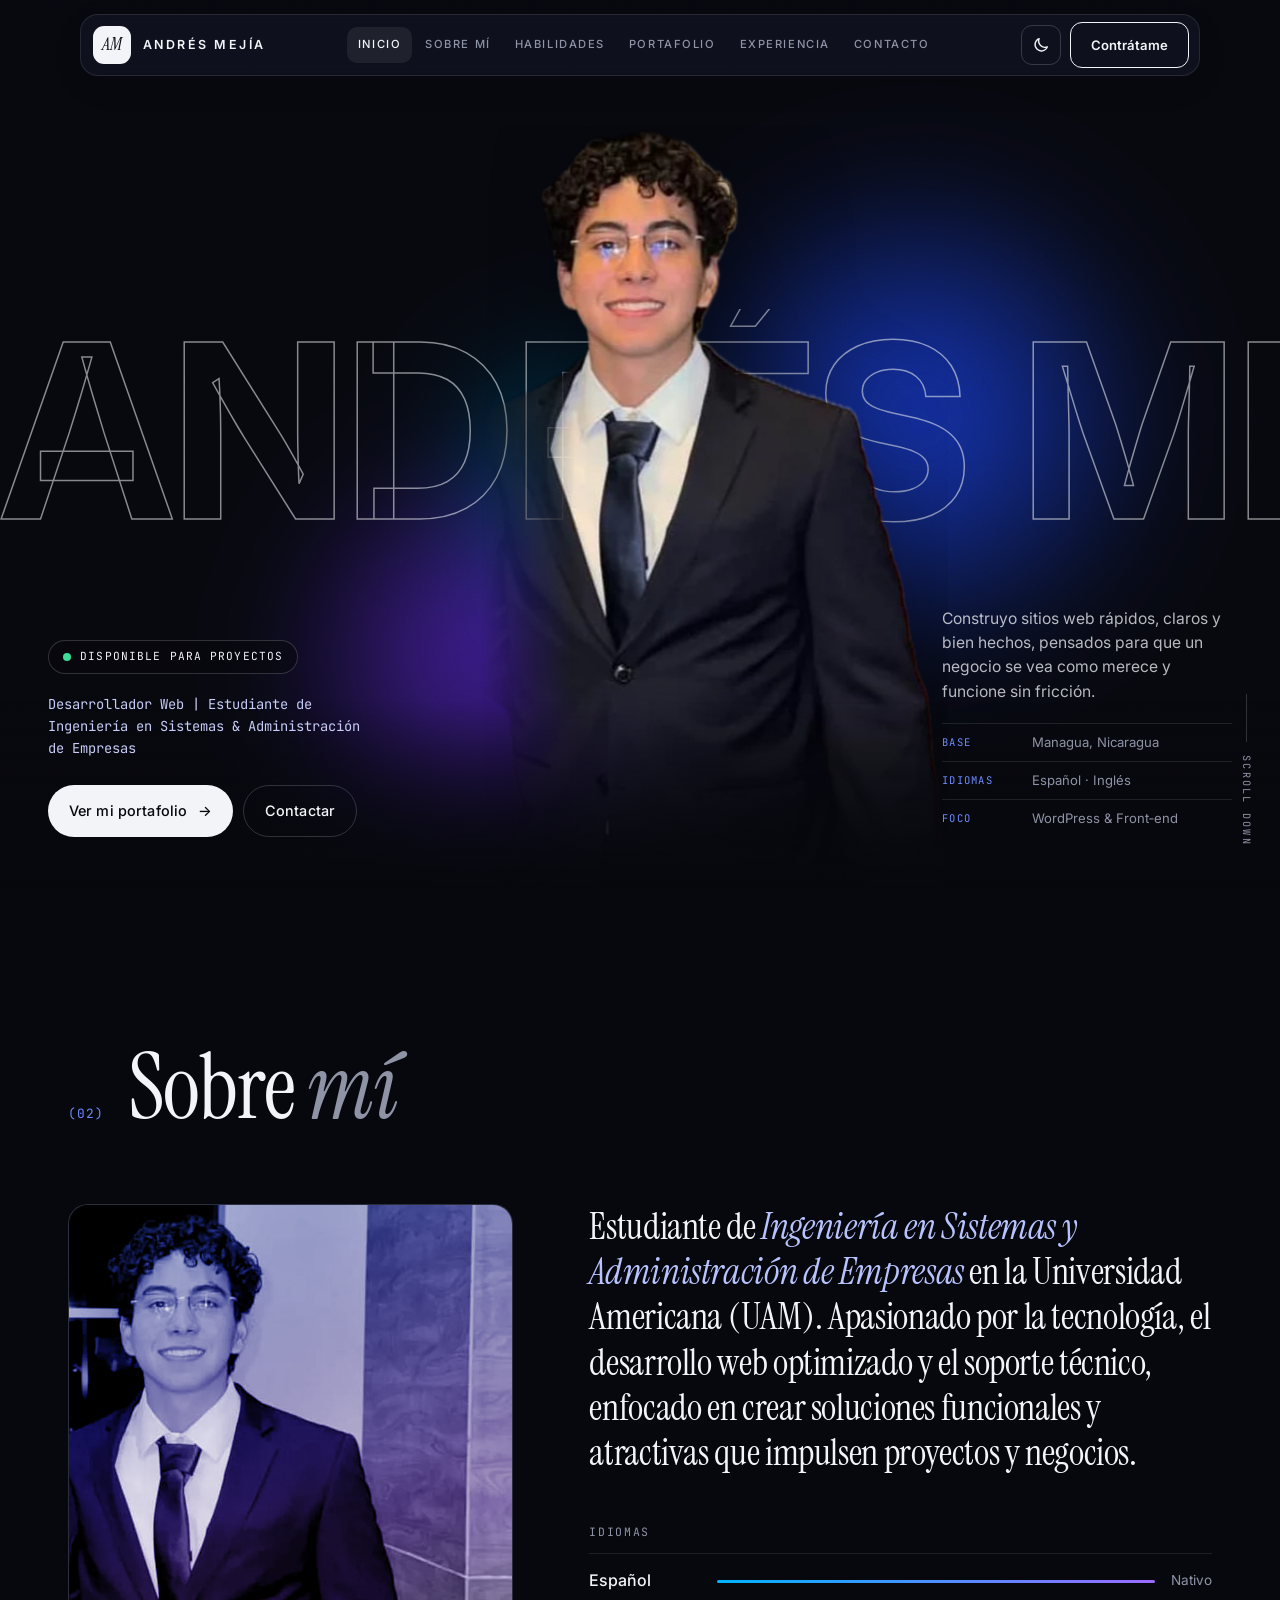
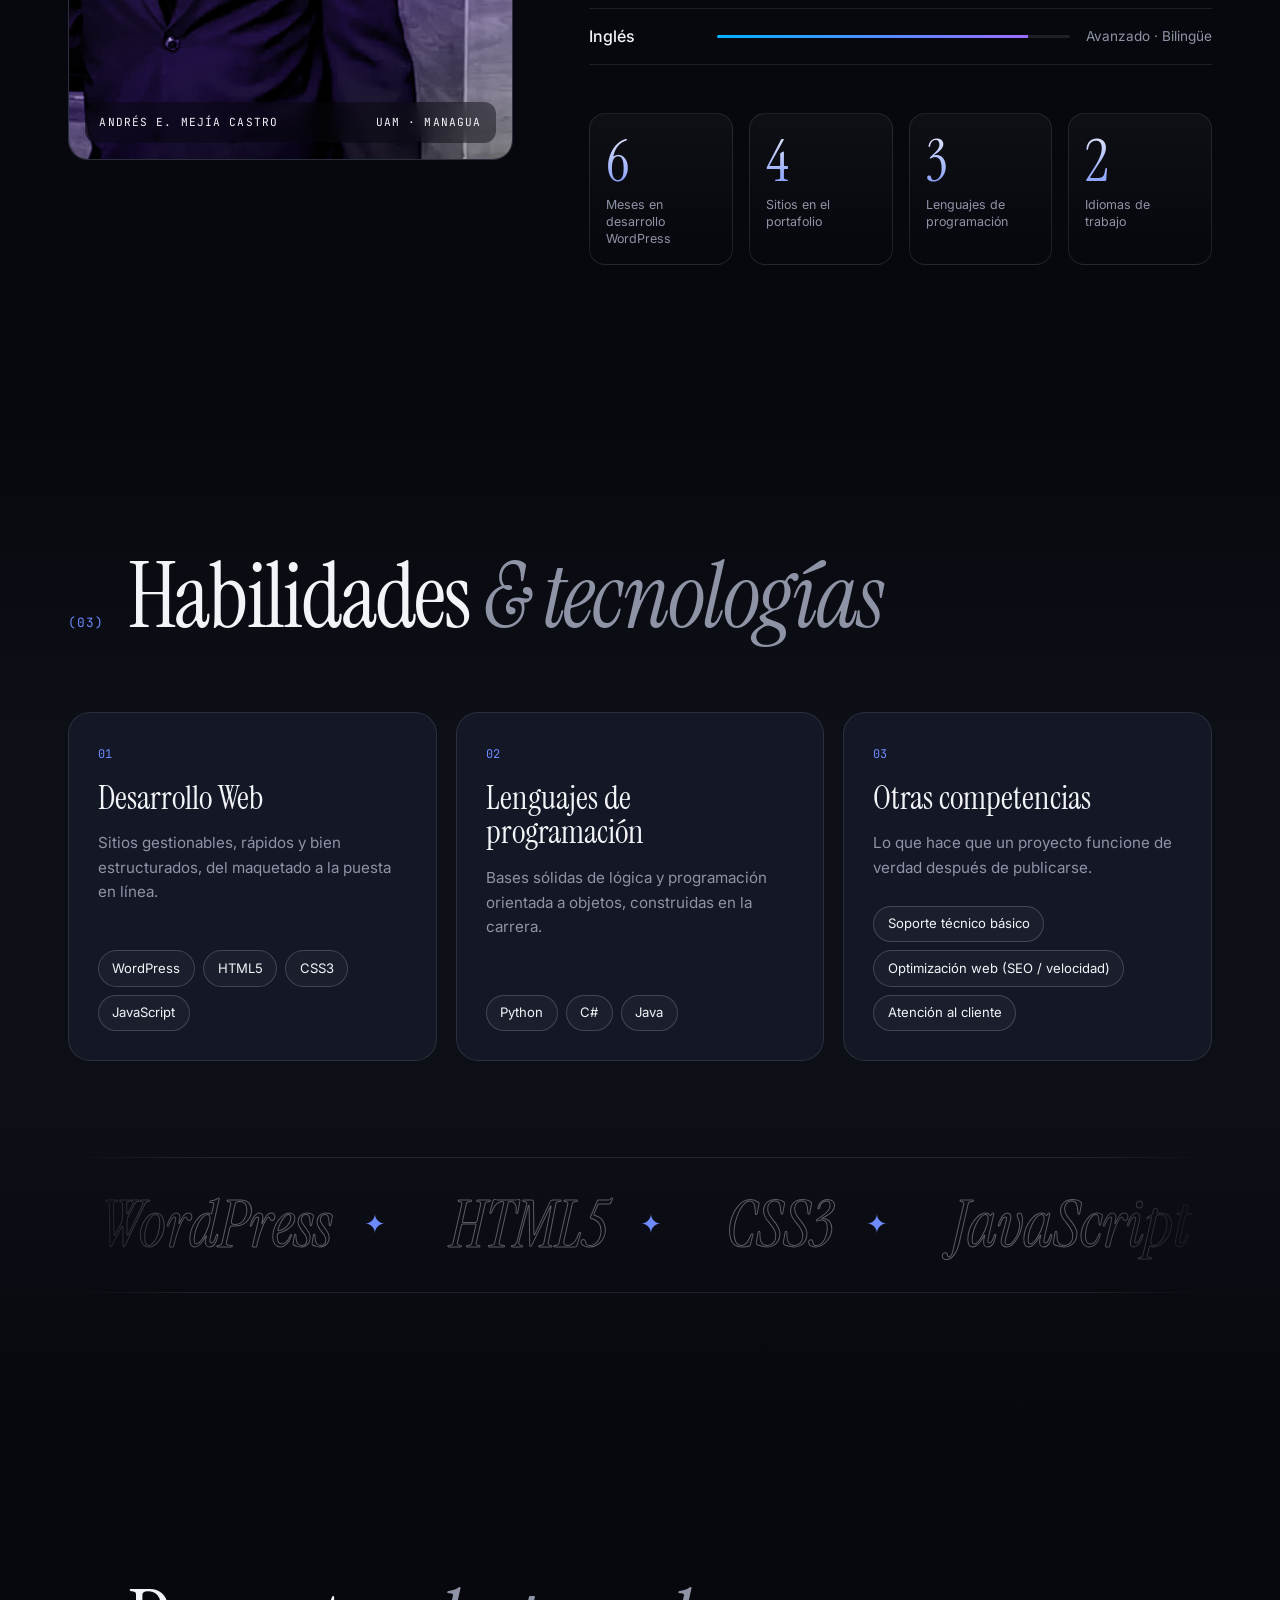
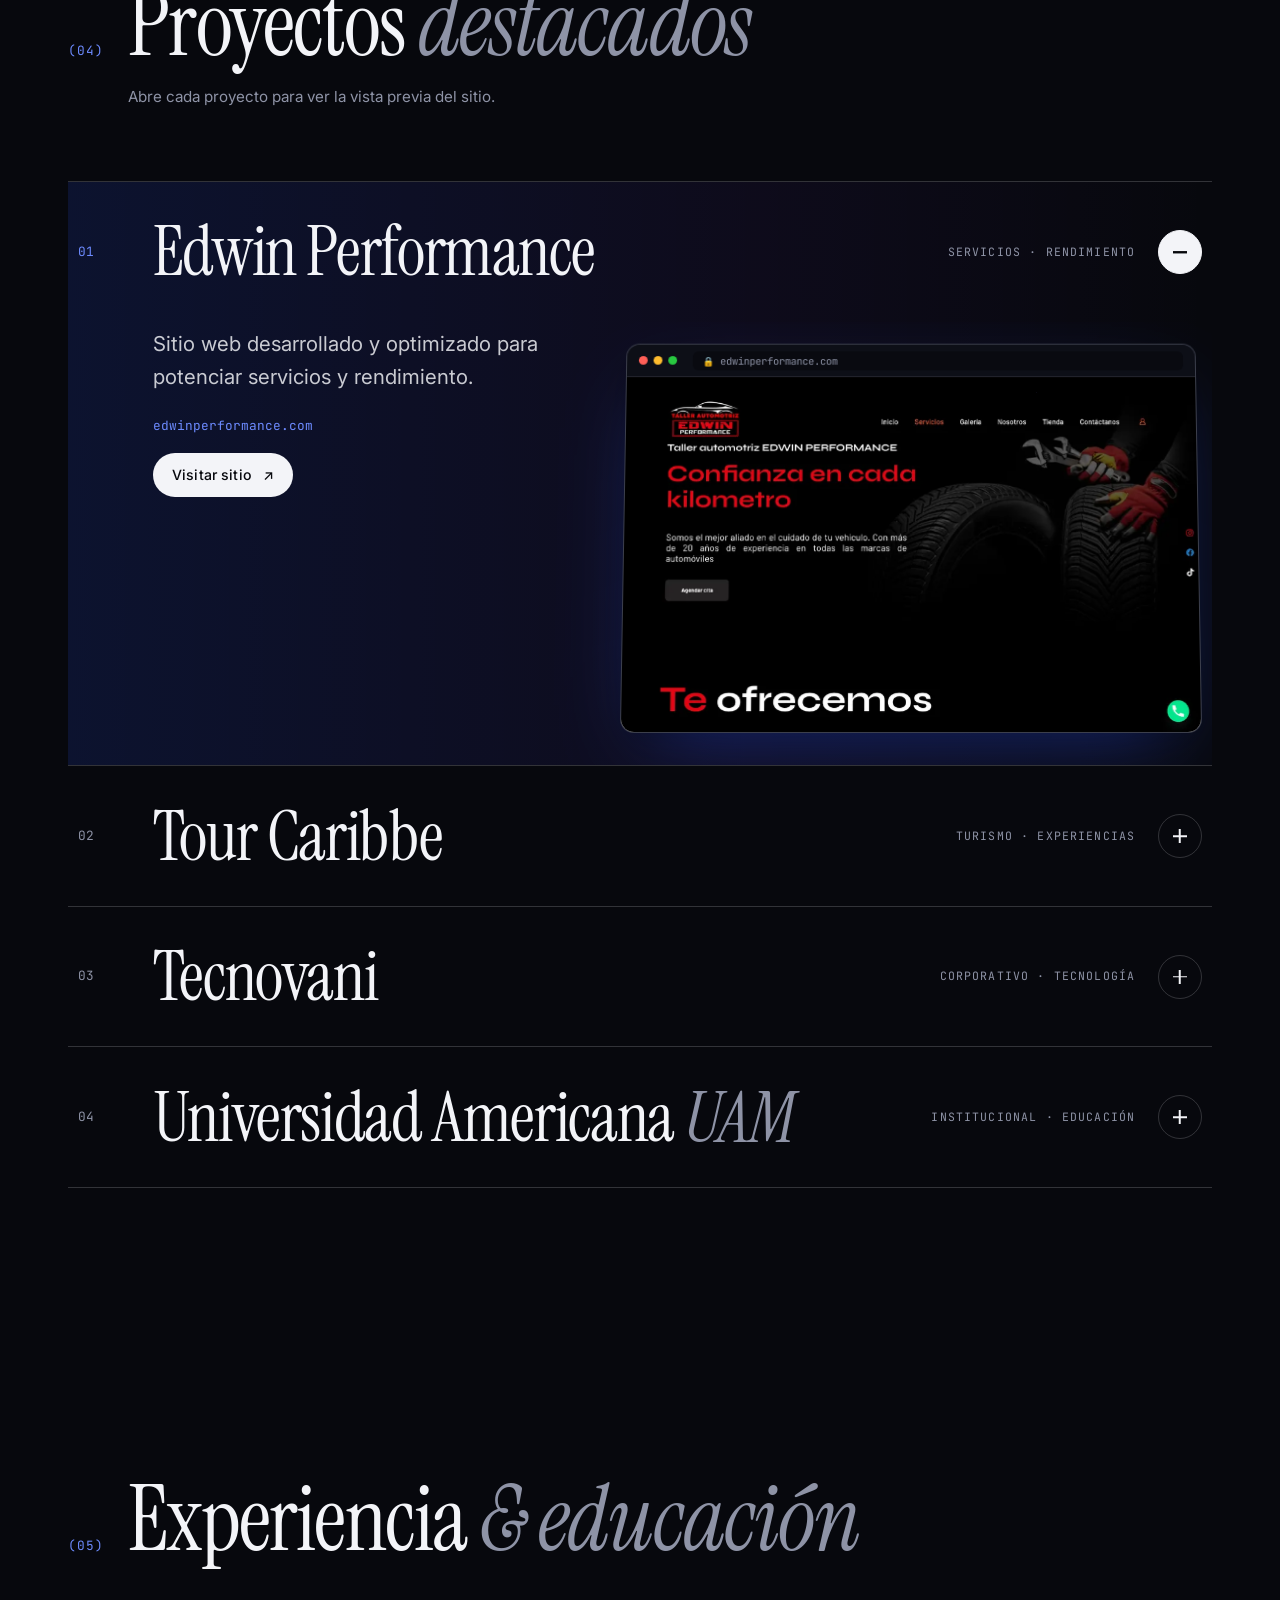
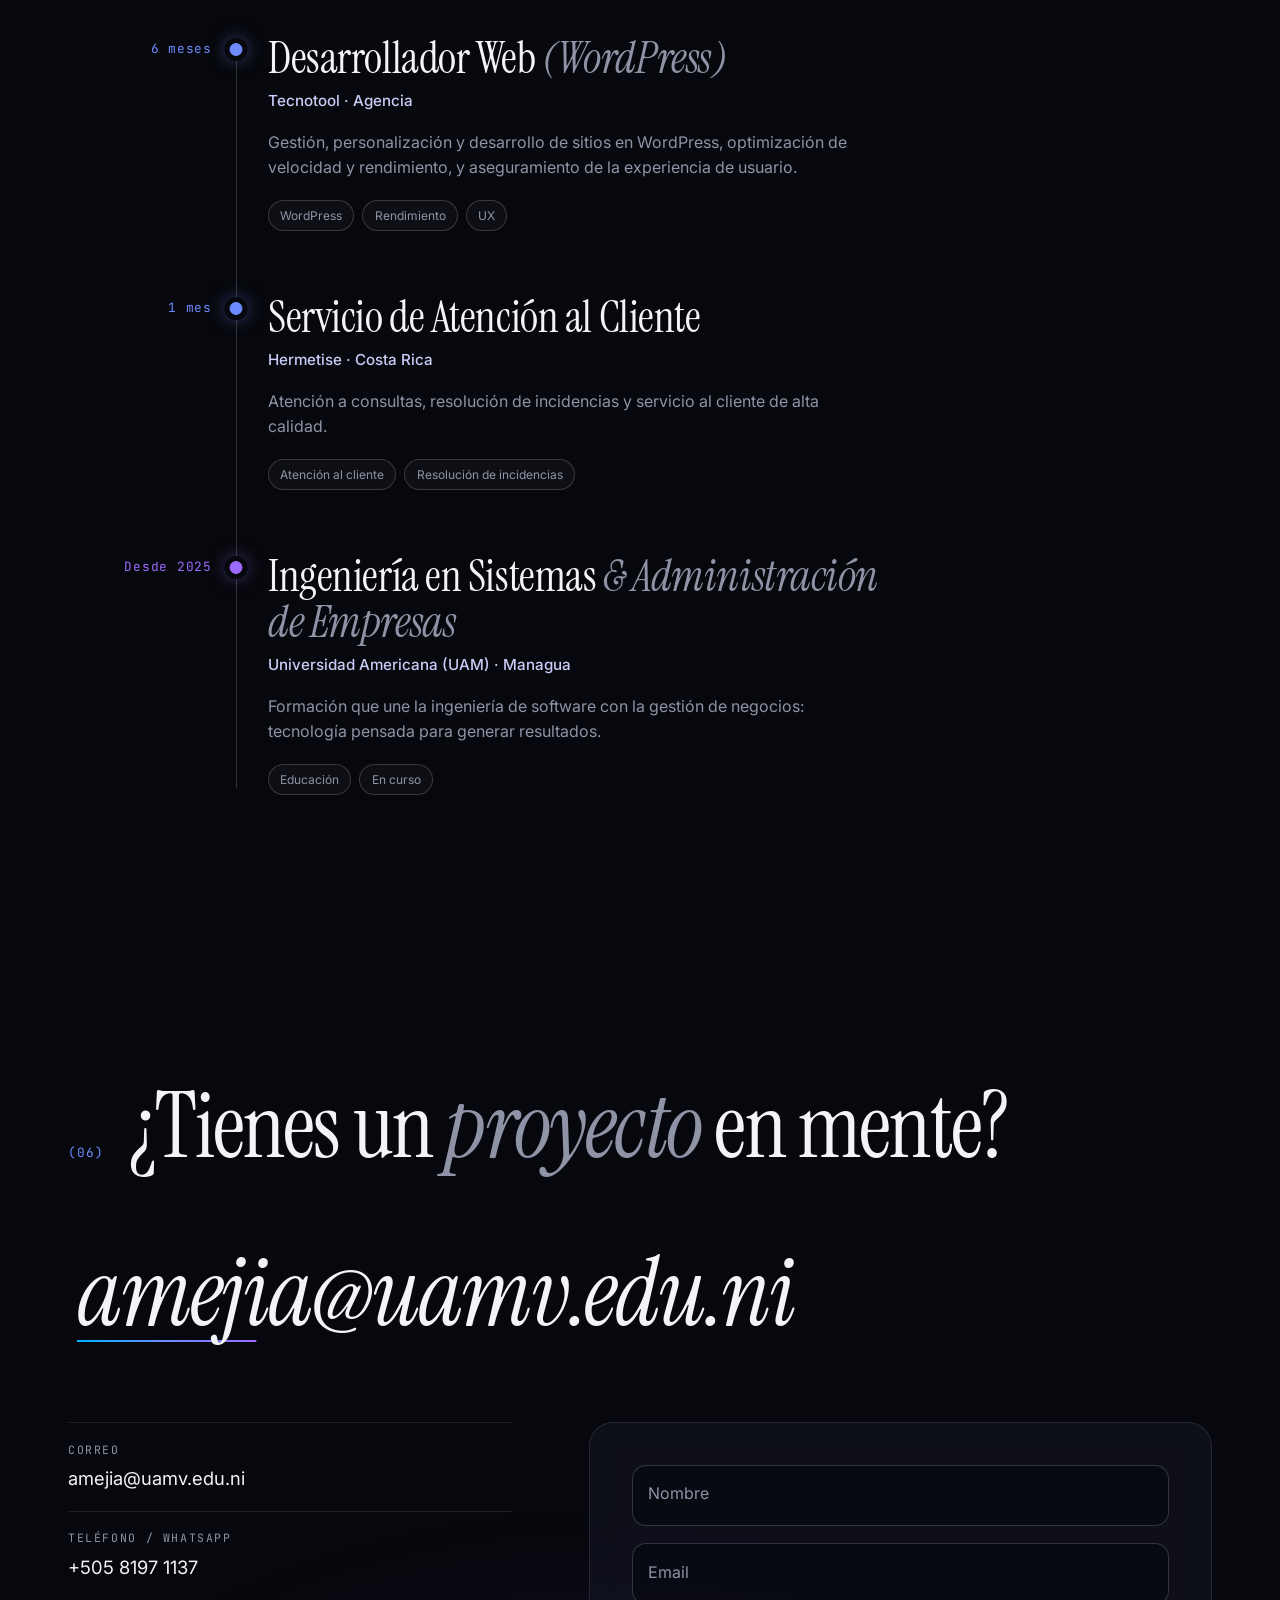
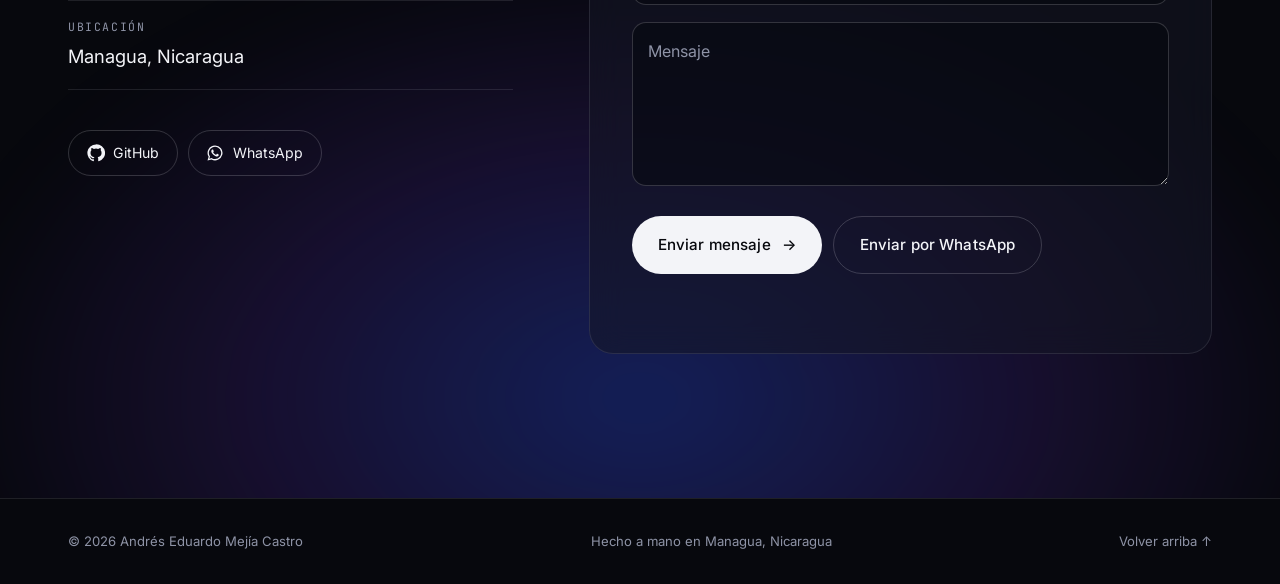
==== index.html @ 645d06a8 "Add files via upload" ====
<!doctype html>
<html lang="es" data-theme="dark">
<head>
  <meta charset="utf-8" />
  <meta name="viewport" content="width=device-width, initial-scale=1" />
  <title>Andrés Mejía — Desarrollador Web · Managua</title>
  <meta name="description" content="Portafolio y CV de Andrés Eduardo Mejía Castro, desarrollador web y estudiante de Ingeniería en Sistemas y Administración de Empresas en la UAM, Managua, Nicaragua." />
  <meta name="theme-color" content="#07080d" />
  <meta property="og:title" content="Andrés Mejía — Desarrollador Web" />
  <meta property="og:description" content="Sitios web rápidos, cuidados y funcionales. WordPress, HTML, CSS y JavaScript desde Managua." />
  <meta property="og:type" content="website" />
  <meta property="og:image" content="assets/img/andres-og.webp" />
  <link rel="icon" href="data:image/svg+xml,%3Csvg xmlns='http://www.w3.org/2000/svg' viewBox='0 0 64 64'%3E%3Crect width='64' height='64' rx='14' fill='%2307080d'/%3E%3Ctext x='50%25' y='56%25' text-anchor='middle' dominant-baseline='middle' font-family='Georgia,serif' font-style='italic' font-size='34' fill='%236d8bff'%3EAM%3C/text%3E%3C/svg%3E" />

  <link rel="preconnect" href="https://fonts.googleapis.com" />
  <link rel="preconnect" href="https://fonts.gstatic.com" crossorigin />
  <link href="https://fonts.googleapis.com/css2?family=Instrument+Serif:ital@0;1&family=Inter:wght@300;400;500;600;700;800&family=JetBrains+Mono:wght@400;500&display=swap" rel="stylesheet" />

  <link rel="stylesheet" href="styles.css?v=20260926e" />
  <script>
    (function () {
      var d = document.documentElement, t = "dark";
      d.classList.add("js");
      try { t = localStorage.getItem("am-theme") || "dark"; } catch (e) {}
      d.setAttribute("data-theme", t === "light" ? "light" : "dark");
    })();
  </script>

  <script defer src="lib/gsap.min.js?v=20260926e"></script>
  <script defer src="lib/ScrollTrigger.min.js?v=20260926e"></script>
  <script defer src="lib/manifest.js?v=20260926e"></script>
  <script defer src="main.js?v=20260926e"></script>
</head>
<body>
  <a class="skip" href="#sobre-mi">Saltar al contenido</a>
  <div class="progress" aria-hidden="true"><span data-progress></span></div>

  <!-- ============ NAV (floating pill) ============ -->
  <header class="nav" data-nav>
    <div class="nav__inner">
      <a href="#inicio" class="nav__logo" aria-label="Andrés Mejía — Inicio">
        <span class="nav__badge">AM</span>
        <span class="nav__name">Andrés Mejía</span>
      </a>
      <nav class="nav__links" aria-label="Principal">
        <a href="#inicio" data-navlink>Inicio</a>
        <a href="#sobre-mi" data-navlink>Sobre mí</a>
        <a href="#habilidades" data-navlink>Habilidades</a>
        <a href="#portafolio" data-navlink>Portafolio</a>
        <a href="#experiencia" data-navlink>Experiencia</a>
        <a href="#contacto" data-navlink>Contacto</a>
      </nav>
      <div class="nav__actions">
        <button class="theme-toggle" type="button" data-theme-toggle aria-label="Cambiar a modo claro">
          <svg class="icon-sun" viewBox="0 0 24 24" aria-hidden="true"><circle cx="12" cy="12" r="4"/><path d="M12 2v2M12 20v2M4.93 4.93l1.41 1.41M17.66 17.66l1.41 1.41M2 12h2M20 12h2M4.93 19.07l1.41-1.41M17.66 6.34l1.41-1.41"/></svg>
          <svg class="icon-moon" viewBox="0 0 24 24" aria-hidden="true"><path d="M20.5 14.5A8.5 8.5 0 0 1 9.5 3.5a8.5 8.5 0 1 0 11 11z"/></svg>
        </button>
        <a href="#contacto" class="nav__cta">Contrátame</a>
        <button class="nav__burger" type="button" aria-label="Abrir menú" aria-expanded="false" data-burger>
          <span></span><span></span>
        </button>
      </div>
    </div>
  </header>

  <div class="menu" data-menu aria-hidden="true">
    <nav class="menu__links" aria-label="Menú móvil">
      <a href="#inicio"><i>01</i>Inicio</a>
      <a href="#sobre-mi"><i>02</i>Sobre mí</a>
      <a href="#habilidades"><i>03</i>Habilidades</a>
      <a href="#portafolio"><i>04</i>Portafolio</a>
      <a href="#experiencia"><i>05</i>Experiencia</a>
      <a href="#contacto"><i>06</i>Contacto</a>
    </nav>
    <p class="menu__foot">amejia@uamv.edu.ni · +505 8197 1137</p>
  </div>

  <main>
    <!-- ============ HERO ============ -->
    <section class="hero" id="inicio">
      <div class="hero__gradient" data-mouse-gradient aria-hidden="true"></div>
      <div class="hero__grain" aria-hidden="true"></div>

      <h1 class="sr-only">Andrés Mejía — Desarrollador Web en Managua, Nicaragua</h1>

      <div class="hero__stage">
        <div class="hero__marquee" aria-hidden="true" data-hero-marquee>
          <div class="hero__marquee-track">
            <span>Andrés Mejía</span><span>Andrés Mejía</span><span>Andrés Mejía</span><span>Andrés Mejía</span>
          </div>
        </div>
        <div class="hero__person" data-hero-person>
          <img src="assets/img/andres-cutout.webp" width="435" height="721" alt="Andrés Mejía con traje oscuro y corbata" fetchpriority="high" decoding="async" />
        </div>
      </div>

      <div class="hero__content wrap">
        <div class="hero__left">
          <p class="hero__eyebrow">
            <span class="pulse" aria-hidden="true"></span>
            Disponible para proyectos
          </p>
          <p class="hero__role" data-scramble>Desarrollador Web | Estudiante de Ingeniería en Sistemas &amp; Administración de Empresas</p>
          <div class="hero__ctas">
            <a href="#portafolio" class="btn btn--primary" data-magnetic>
              <span>Ver mi portafolio</span><span class="btn__arrow" aria-hidden="true">→</span>
            </a>
            <a href="#contacto" class="btn btn--ghost" data-magnetic>
              <span>Contactar</span>
            </a>
          </div>
        </div>

        <div class="hero__right">
          <p class="hero__intro">
            Construyo sitios web rápidos, claros y bien hechos, pensados para que un negocio se vea
            como merece y funcione sin fricción.
          </p>
          <ul class="hero__meta">
            <li><b>Base</b> Managua, Nicaragua</li>
            <li><b>Idiomas</b> Español · Inglés</li>
            <li><b>Foco</b> WordPress &amp; Front‑end</li>
          </ul>
        </div>
      </div>

      <a href="#sobre-mi" class="hero__scroll" aria-label="Bajar a Sobre mí"><span>Scroll down</span><i aria-hidden="true"></i></a>
    </section>

    <!-- ============ ABOUT ============ -->
    <section class="about section" id="sobre-mi">
      <div class="wrap">
        <header class="sec-head reveal">
          <span class="sec-num">02</span>
          <h2 class="sec-title">Sobre <em>mí</em></h2>
        </header>

        <div class="about__grid">
          <figure class="about__photo reveal" data-spot>
            <img src="assets/img/andres.webp" width="720" height="900" alt="Retrato de Andrés Eduardo Mejía Castro con traje oscuro y corbata" loading="lazy" decoding="async" />
            <figcaption>
              <span>Andrés E. Mejía Castro</span>
              <span>UAM · Managua</span>
            </figcaption>
          </figure>

          <div class="about__body">
            <p class="about__lead reveal">
              Estudiante de <em>Ingeniería en Sistemas y Administración de Empresas</em> en la
              Universidad Americana (UAM). Apasionado por la tecnología, el desarrollo web optimizado
              y el soporte técnico, enfocado en crear soluciones funcionales y atractivas que
              impulsen proyectos y negocios.
            </p>

            <div class="langs reveal">
              <h3 class="mini-label">Idiomas</h3>
              <div class="lang">
                <span class="lang__name">Español</span>
                <span class="lang__bar"><i style="--w:100%"></i></span>
                <span class="lang__lvl">Nativo</span>
              </div>
              <div class="lang">
                <span class="lang__name">Inglés</span>
                <span class="lang__bar"><i style="--w:88%"></i></span>
                <span class="lang__lvl">Avanzado · Bilingüe</span>
              </div>
            </div>

            <dl class="stats reveal">
              <div class="stat">
                <dt>Meses en desarrollo WordPress</dt>
                <dd><span data-count="6">6</span></dd>
              </div>
              <div class="stat">
                <dt>Sitios en el portafolio</dt>
                <dd><span data-count="4">4</span></dd>
              </div>
              <div class="stat">
                <dt>Lenguajes de programación</dt>
                <dd><span data-count="3">3</span></dd>
              </div>
              <div class="stat">
                <dt>Idiomas de trabajo</dt>
                <dd><span data-count="2">2</span></dd>
              </div>
            </dl>
          </div>
        </div>
      </div>
    </section>

    <!-- ============ SKILLS ============ -->
    <section class="skills section" id="habilidades">
      <div class="wrap">
        <header class="sec-head reveal">
          <span class="sec-num">03</span>
          <h2 class="sec-title">Habilidades <em>&amp; tecnologías</em></h2>
        </header>

        <div class="skills__grid">
          <article class="skill reveal" data-spot>
            <span class="skill__idx">01</span>
            <h3 class="skill__title">Desarrollo Web</h3>
            <p class="skill__text">Sitios gestionables, rápidos y bien estructurados, del maquetado a la puesta en línea.</p>
            <ul class="chips">
              <li>WordPress</li><li>HTML5</li><li>CSS3</li><li>JavaScript</li>
            </ul>
          </article>

          <article class="skill reveal" data-spot>
            <span class="skill__idx">02</span>
            <h3 class="skill__title">Lenguajes de programación</h3>
            <p class="skill__text">Bases sólidas de lógica y programación orientada a objetos, construidas en la carrera.</p>
            <ul class="chips">
              <li>Python</li><li>C#</li><li>Java</li>
            </ul>
          </article>

          <article class="skill reveal" data-spot>
            <span class="skill__idx">03</span>
            <h3 class="skill__title">Otras competencias</h3>
            <p class="skill__text">Lo que hace que un proyecto funcione de verdad después de publicarse.</p>
            <ul class="chips">
              <li>Soporte técnico básico</li><li>Optimización web (SEO / velocidad)</li><li>Atención al cliente</li>
            </ul>
          </article>
        </div>

        <div class="marquee" aria-hidden="true">
          <div class="marquee__track">
            <span>WordPress</span><span>HTML5</span><span>CSS3</span><span>JavaScript</span><span>Python</span><span>C#</span><span>Java</span><span>SEO</span><span>Rendimiento</span><span>Soporte</span>
            <span>WordPress</span><span>HTML5</span><span>CSS3</span><span>JavaScript</span><span>Python</span><span>C#</span><span>Java</span><span>SEO</span><span>Rendimiento</span><span>Soporte</span>
          </div>
        </div>
      </div>
    </section>

    <!-- ============ PORTFOLIO ============ -->
    <section class="work section" id="portafolio">
      <div class="wrap">
        <header class="sec-head reveal">
          <span class="sec-num">04</span>
          <h2 class="sec-title">Proyectos <em>destacados</em></h2>
          <p class="sec-sub">Abre cada proyecto para ver la vista previa del sitio.</p>
        </header>

        <ol class="projects" data-projects>
          <li class="project is-open reveal">
            <button class="project__row" type="button" aria-expanded="true" aria-controls="p1" data-preview="assets/img/preview-edwin.webp">
              <span class="project__num">01</span>
              <span class="project__name">Edwin Performance</span>
              <span class="project__cat">Servicios · Rendimiento</span>
              <span class="project__toggle" aria-hidden="true"></span>
            </button>
            <div class="project__panel" id="p1">
              <div class="project__panel-inner">
                <div class="project__content">
                  <div class="project__info">
                    <p>Sitio web desarrollado y optimizado para potenciar servicios y rendimiento.</p>
                    <div class="project__foot">
                  <span class="project__url">edwinperformance.com</span>
                  <a class="btn btn--primary btn--sm" href="https://edwinperformance.com/" target="_blank" rel="noopener noreferrer">Visitar sitio <span aria-hidden="true">↗</span></a>
                </div>
                  </div>
                  <a class="shot" href="https://edwinperformance.com/" target="_blank" rel="noopener noreferrer" aria-label="Vista previa de Edwin Performance (abre el sitio)">
                    <span class="shot__bar" aria-hidden="true"><i></i><i></i><i></i><span class="shot__url">edwinperformance.com</span></span>
                    <span class="shot__view"><img src="assets/img/preview-edwin.webp" width="960" height="1200" alt="Captura de la página de inicio de Edwin Performance" loading="lazy" decoding="async" /></span>
                  </a>
                </div>
              </div>
            </div>
          </li>

          <li class="project reveal">
            <button class="project__row" type="button" aria-expanded="false" aria-controls="p2" data-preview="assets/img/preview-tourcaribbe.webp">
              <span class="project__num">02</span>
              <span class="project__name">Tour Caribbe</span>
              <span class="project__cat">Turismo · Experiencias</span>
              <span class="project__toggle" aria-hidden="true"></span>
            </button>
            <div class="project__panel" id="p2">
              <div class="project__panel-inner">
                <div class="project__content">
                  <div class="project__info">
                    <p>Plataforma web orientada a turismo y experiencias en el Caribe.</p>
                    <div class="project__foot">
                  <span class="project__url">tourcaribbe.com</span>
                  <a class="btn btn--primary btn--sm" href="https://tourcaribbe.com/" target="_blank" rel="noopener noreferrer">Visitar sitio <span aria-hidden="true">↗</span></a>
                </div>
                  </div>
                  <a class="shot" href="https://tourcaribbe.com/" target="_blank" rel="noopener noreferrer" aria-label="Vista previa de Tour Caribbe (abre el sitio)">
                    <span class="shot__bar" aria-hidden="true"><i></i><i></i><i></i><span class="shot__url">tourcaribbe.com</span></span>
                    <span class="shot__view"><img src="assets/img/preview-tourcaribbe.webp" width="960" height="1200" alt="Captura de la página de inicio de Tour Caribbe" loading="lazy" decoding="async" /></span>
                  </a>
                </div>
              </div>
            </div>
          </li>

          <li class="project reveal">
            <button class="project__row" type="button" aria-expanded="false" aria-controls="p3" data-preview="assets/img/preview-tecnovani.webp">
              <span class="project__num">03</span>
              <span class="project__name">Tecnovani</span>
              <span class="project__cat">Corporativo · Tecnología</span>
              <span class="project__toggle" aria-hidden="true"></span>
            </button>
            <div class="project__panel" id="p3">
              <div class="project__panel-inner">
                <div class="project__content">
                  <div class="project__info">
                    <p>Portal web corporativo para servicios tecnológicos y productos.</p>
                    <div class="project__foot">
                  <span class="project__url">tecnovani.com</span>
                  <a class="btn btn--primary btn--sm" href="https://www.tecnovani.com/" target="_blank" rel="noopener noreferrer">Visitar sitio <span aria-hidden="true">↗</span></a>
                </div>
                  </div>
                  <a class="shot shot--short" href="https://www.tecnovani.com/" target="_blank" rel="noopener noreferrer" aria-label="Vista previa de Tecnovani (abre el sitio)">
                    <span class="shot__bar" aria-hidden="true"><i></i><i></i><i></i><span class="shot__url">tecnovani.com</span></span>
                    <span class="shot__view"><img src="assets/img/preview-tecnovani.webp" width="960" height="600" alt="Captura de la página de inicio de Tecnovani" loading="lazy" decoding="async" /></span>
                  </a>
                </div>
              </div>
            </div>
          </li>

          <li class="project reveal">
            <button class="project__row" type="button" aria-expanded="false" aria-controls="p4" data-preview="assets/img/preview-uam.webp">
              <span class="project__num">04</span>
              <span class="project__name">Universidad Americana <em>UAM</em></span>
              <span class="project__cat">Institucional · Educación</span>
              <span class="project__toggle" aria-hidden="true"></span>
            </button>
            <div class="project__panel" id="p4">
              <div class="project__panel-inner">
                <div class="project__content">
                  <div class="project__info">
                    <p>Sitio web institucional universitario.</p>
                    <div class="project__foot">
                  <span class="project__url">uam.edu.ni</span>
                  <a class="btn btn--primary btn--sm" href="https://www.uam.edu.ni/" target="_blank" rel="noopener noreferrer">Visitar sitio <span aria-hidden="true">↗</span></a>
                </div>
                  </div>
                  <a class="shot" href="https://www.uam.edu.ni/" target="_blank" rel="noopener noreferrer" aria-label="Vista previa de Universidad Americana (UAM) (abre el sitio)">
                    <span class="shot__bar" aria-hidden="true"><i></i><i></i><i></i><span class="shot__url">uam.edu.ni</span></span>
                    <span class="shot__view"><img src="assets/img/preview-uam.webp" width="960" height="1200" alt="Captura de la página de inicio de Universidad Americana (UAM)" loading="lazy" decoding="async" /></span>
                  </a>
                </div>
              </div>
            </div>
          </li>
        </ol>
        <div class="float-preview" data-float-preview aria-hidden="true"><img src="assets/img/preview-edwin.webp" width="960" height="1200" alt="" /></div>
      </div>
    </section>

    <!-- ============ EXPERIENCE ============ -->
    <section class="exp section" id="experiencia">
      <div class="wrap">
        <header class="sec-head reveal">
          <span class="sec-num">05</span>
          <h2 class="sec-title">Experiencia <em>&amp; educación</em></h2>
        </header>

        <div class="timeline" data-timeline>
          <div class="timeline__rail" aria-hidden="true"><span data-rail></span></div>

          <article class="tl reveal">
            <span class="tl__node" aria-hidden="true"></span>
            <div class="tl__when">6 meses</div>
            <div class="tl__body">
              <h3 class="tl__title">Desarrollador Web <span>(WordPress)</span></h3>
              <p class="tl__org">Tecnotool · Agencia</p>
              <p class="tl__text">Gestión, personalización y desarrollo de sitios en WordPress, optimización de velocidad y rendimiento, y aseguramiento de la experiencia de usuario.</p>
              <ul class="chips chips--quiet"><li>WordPress</li><li>Rendimiento</li><li>UX</li></ul>
            </div>
          </article>

          <article class="tl reveal">
            <span class="tl__node" aria-hidden="true"></span>
            <div class="tl__when">1 mes</div>
            <div class="tl__body">
              <h3 class="tl__title">Servicio de Atención al Cliente</h3>
              <p class="tl__org">Hermetise · Costa Rica</p>
              <p class="tl__text">Atención a consultas, resolución de incidencias y servicio al cliente de alta calidad.</p>
              <ul class="chips chips--quiet"><li>Atención al cliente</li><li>Resolución de incidencias</li></ul>
            </div>
          </article>

          <article class="tl tl--edu reveal">
            <span class="tl__node" aria-hidden="true"></span>
            <div class="tl__when">Desde 2025</div>
            <div class="tl__body">
              <h3 class="tl__title">Ingeniería en Sistemas <span>&amp; Administración de Empresas</span></h3>
              <p class="tl__org">Universidad Americana (UAM) · Managua</p>
              <p class="tl__text">Formación que une la ingeniería de software con la gestión de negocios: tecnología pensada para generar resultados.</p>
              <ul class="chips chips--quiet"><li>Educación</li><li>En curso</li></ul>
            </div>
          </article>
        </div>
      </div>
    </section>

    <!-- ============ CONTACT ============ -->
    <section class="contact section" id="contacto">
      <div class="contact__glow" aria-hidden="true"></div>
      <div class="wrap">
        <header class="sec-head reveal">
          <span class="sec-num">06</span>
          <h2 class="sec-title">¿Tienes un <em>proyecto</em> en mente?</h2>
        </header>

        <a class="contact__mail reveal" href="mailto:amejia@uamv.edu.ni" data-invert>
          <span>amejia@uamv.edu.ni</span>
        </a>

        <div class="contact__grid">
          <div class="contact__info reveal">
            <ul class="info">
              <li>
                <span class="mini-label">Correo</span>
                <a href="mailto:amejia@uamv.edu.ni">amejia@uamv.edu.ni</a>
              </li>
              <li>
                <span class="mini-label">Teléfono / WhatsApp</span>
                <a href="https://wa.me/50581971137" target="_blank" rel="noopener noreferrer">+505 8197 1137</a>
              </li>
              <li>
                <span class="mini-label">Ubicación</span>
                <span>Managua, Nicaragua</span>
              </li>
            </ul>

            <div class="socials">
              <a href="https://github.com/" target="_blank" rel="noopener noreferrer" class="social" aria-label="GitHub">
                <svg viewBox="0 0 24 24" aria-hidden="true"><path d="M12 .5a11.5 11.5 0 0 0-3.64 22.41c.58.1.79-.25.79-.56v-2c-3.2.7-3.88-1.37-3.88-1.37-.52-1.33-1.28-1.69-1.28-1.69-1.05-.72.08-.7.08-.7 1.16.08 1.77 1.19 1.77 1.19 1.03 1.77 2.7 1.26 3.36.96.1-.75.4-1.26.73-1.55-2.55-.29-5.24-1.28-5.24-5.69 0-1.26.45-2.29 1.19-3.1-.12-.29-.52-1.46.11-3.05 0 0 .97-.31 3.17 1.18a11 11 0 0 1 5.77 0c2.2-1.49 3.17-1.18 3.17-1.18.63 1.59.23 2.76.11 3.05.74.81 1.19 1.84 1.19 3.1 0 4.42-2.7 5.4-5.26 5.68.41.36.78 1.06.78 2.14v3.17c0 .31.21.67.8.56A11.5 11.5 0 0 0 12 .5z"/></svg>
                <span>GitHub</span>
              </a>
              <a href="https://wa.me/50581971137" target="_blank" rel="noopener noreferrer" class="social" aria-label="WhatsApp">
                <svg viewBox="0 0 24 24" aria-hidden="true"><path d="M12.04 2a9.9 9.9 0 0 0-8.5 14.96L2 22l5.2-1.5A9.9 9.9 0 1 0 12.04 2zm0 18.1a8.2 8.2 0 0 1-4.2-1.15l-.3-.18-3.1.9.9-3-.2-.31a8.2 8.2 0 1 1 6.9 3.74zm4.5-6.14c-.25-.12-1.46-.72-1.69-.8-.23-.08-.39-.12-.56.12-.16.25-.64.8-.78.97-.14.16-.29.18-.54.06a6.7 6.7 0 0 1-3.34-2.92c-.25-.43.25-.4.72-1.34.08-.16.04-.3-.02-.43l-.76-1.83c-.2-.48-.4-.41-.56-.42h-.47a.9.9 0 0 0-.66.31 2.76 2.76 0 0 0-.86 2.05 4.8 4.8 0 0 0 1 2.55 11 11 0 0 0 4.2 3.7c1.57.68 2.18.74 2.96.62.48-.07 1.46-.6 1.67-1.18.2-.58.2-1.07.14-1.18-.06-.1-.22-.16-.47-.28z"/></svg>
                <span>WhatsApp</span>
              </a>
            </div>
          </div>

          <form class="form reveal" data-form novalidate>
            <div class="field">
              <input id="f-name" name="nombre" type="text" autocomplete="name" required placeholder=" " />
              <label for="f-name">Nombre</label>
            </div>
            <div class="field">
              <input id="f-email" name="email" type="email" autocomplete="email" required placeholder=" " />
              <label for="f-email">Email</label>
            </div>
            <div class="field">
              <textarea id="f-msg" name="mensaje" rows="5" required placeholder=" "></textarea>
              <label for="f-msg">Mensaje</label>
            </div>
            <input type="text" name="_honey" class="hp" tabindex="-1" autocomplete="off" aria-hidden="true" />
            <div class="form__actions">
              <button type="submit" class="btn btn--primary" data-submit>
                <span data-submit-label>Enviar mensaje</span><span class="btn__arrow" aria-hidden="true">→</span>
              </button>
              <button type="button" class="btn btn--ghost" data-wa-send>Enviar por WhatsApp</button>
            </div>
            <p class="form__status" data-form-status role="status" aria-live="polite"></p>
          </form>
        </div>
      </div>
    </section>
  </main>

  <footer class="footer">
    <div class="wrap footer__inner">
      <span>© <span data-year>2026</span> Andrés Eduardo Mejía Castro</span>
      <span>Hecho a mano en Managua, Nicaragua</span>
      <a href="#inicio" class="footer__top">Volver arriba ↑</a>
    </div>
  </footer>
</body>
</html>
---- styles.css ----
/* ==========================================================================
   Andrés Mejía — Portafolio
   Archetype: Mouse-Reactive Gradient (dark + electric blue / violet)
   ========================================================================== */

:root {
  --bg: #07080d;
  --bg-2: #0d0f17;
  --bg-3: #141726;
  --ink: #f3f4f8;
  --mute: #8e93a6;
  --line: rgba(243, 244, 248, 0.1);
  --line-2: rgba(243, 244, 248, 0.18);
  --accent: #6d8bff;
  --accent-2: #9b6bff;
  --soft: #c7cdf6;
  --accent-ink: #b7c3ff;
  --stroke: rgba(243, 244, 248, .55);
  --glow: 1;
  --grain: .22;
  --ink-rgb: 243, 244, 248;
  --bg-rgb: 7, 8, 13;
  --bg3-rgb: 20, 23, 38;
  --g1: #2c55ff;
  --g2: #7a3cff;
  --g3: #00b3ff;

  --f-display: "Instrument Serif", "Times New Roman", Georgia, serif;
  --f-body: "Inter", system-ui, -apple-system, "Segoe UI", Roboto, sans-serif;
  --f-mono: "JetBrains Mono", ui-monospace, SFMono-Regular, Menlo, Consolas, monospace;

  --ease-out: cubic-bezier(0.16, 1, 0.3, 1);
  --ease-io: cubic-bezier(0.65, 0, 0.35, 1);
  --nav-h: 88px;
  --gutter: clamp(1rem, 4vw, 3rem);
  --maxw: 1240px;
}


/* ---------- Light theme ---------- */
:root[data-theme="light"] {
  --bg: #e7e8ec;
  --bg-2: #dfe1e7;
  --bg-3: #f5f6f9;
  --ink: #0c0d13;
  --mute: #5b6073;
  --line: rgba(12, 13, 19, 0.1);
  --line-2: rgba(12, 13, 19, 0.2);
  --accent: #3b5bff;
  --accent-2: #7a3cff;
  --soft: #2f3a8f;
  --accent-ink: #3450e6;
  --stroke: rgba(12, 13, 19, .75);
  --glow: .35;
  --grain: .12;
  --ink-rgb: 12, 13, 19;
  --bg-rgb: 231, 232, 236;
  --bg3-rgb: 245, 246, 249;
  color-scheme: light;
}
:root { color-scheme: dark; }

*, *::before, *::after { box-sizing: border-box; }
html {
  overflow-x: clip;
  scroll-behavior: smooth;
  scroll-padding-top: var(--nav-h);
  -webkit-text-size-adjust: 100%;
}
body {
  margin: 0;
  overflow-x: clip;
  background: var(--bg);
  color: var(--ink);
  font-family: var(--f-body);
  font-size: 1rem;
  line-height: 1.6;
  -webkit-font-smoothing: antialiased;
  text-rendering: optimizeLegibility;
}
img { display: block; max-width: 100%; height: auto; }
a { color: inherit; text-decoration: none; }
button { font: inherit; color: inherit; background: none; border: 0; cursor: pointer; padding: 0; }
em { font-style: italic; }
::selection { background: var(--accent); color: #fff; }
:focus-visible { outline: 2px solid var(--accent); outline-offset: 3px; border-radius: 4px; }

.wrap { width: 100%; max-width: var(--maxw); margin-inline: auto; padding-inline: var(--gutter); }

.skip {
  position: fixed; top: -100px; left: 1rem; z-index: 200;
  background: var(--accent); color: #fff; padding: .6rem 1rem; border-radius: 8px;
}
.skip:focus { top: 1rem; }

/* ---------- Scroll progress ---------- */
.progress { position: fixed; inset: 0 0 auto 0; height: 2px; z-index: 120; pointer-events: none; }
.progress span {
  display: block; height: 100%; width: 100%;
  transform-origin: 0 50%; transform: scaleX(var(--p, 0));
  background: linear-gradient(90deg, var(--g3), var(--accent), var(--accent-2));
}

/* ---------- Reveal (JS-gated; content visible without JS) ---------- */
.js .reveal {
  opacity: 0;
  transform: translateY(32px);
  transition: opacity .9s var(--ease-out), transform .9s var(--ease-out);
  transition-delay: var(--d, 0s);
}
.js .reveal.is-visible { opacity: 1; transform: none; }
/* Defensive: split-text elements never stay hidden */
.reveal[data-split], .js .reveal[data-split] { opacity: 1; transform: none; }

/* ==========================================================================
   NAV — floating pill
   ========================================================================== */
.nav {
  position: fixed; top: 14px; left: 0; right: 0; z-index: 100;
  padding-inline: var(--gutter); pointer-events: none;
}
.nav__inner {
  pointer-events: auto;
  max-width: 1120px; height: 62px; margin-inline: auto;
  display: flex; align-items: center; gap: 1.5rem;
  padding: 0 10px 0 12px; border-radius: 18px;
  background: rgba(var(--bg3-rgb), .92);
  border: 1px solid var(--line);
  box-shadow: 0 10px 40px -18px rgba(0, 0, 0, .35);
  transition: background .4s ease, box-shadow .4s ease, border-color .4s ease;
}
@supports (backdrop-filter: blur(12px)) {
  .nav__inner { background: rgba(var(--bg3-rgb), .62); backdrop-filter: blur(16px) saturate(160%); -webkit-backdrop-filter: blur(16px) saturate(160%); }
}
.nav.is-scrolled .nav__inner { box-shadow: 0 18px 50px -20px rgba(0, 0, 0, .5); border-color: var(--line-2); }
.nav__logo { display: inline-flex; align-items: center; gap: .75rem; flex: none; }
.nav__badge {
  width: 38px; height: 38px; border-radius: 11px; display: grid; place-items: center;
  background: var(--ink); color: var(--bg);
  font-family: var(--f-display); font-style: italic; font-size: 1.15rem; letter-spacing: -0.02em;
  transition: transform .5s var(--ease-out);
}
.nav__logo:hover .nav__badge { transform: rotate(-8deg) scale(1.05); }
.nav__name { font-size: .78rem; font-weight: 600; letter-spacing: .2em; text-transform: uppercase; white-space: nowrap; }
.nav__links { display: flex; gap: .1rem; margin-inline: auto; }
.nav__links a {
  font-size: .7rem; font-weight: 500; letter-spacing: .14em; text-transform: uppercase; color: var(--mute);
  padding: .55rem .7rem; border-radius: 10px; white-space: nowrap;
  transition: color .3s ease, background .3s ease;
}
.nav__links a:hover { color: var(--ink); }
.nav__links a.is-active { color: var(--ink); background: rgba(var(--ink-rgb), .07); }
.nav__actions { display: flex; align-items: center; gap: .55rem; margin-left: auto; flex: none; }
.nav__links + .nav__actions { margin-left: 0; }
.theme-toggle {
  width: 40px; height: 40px; border-radius: 11px; display: grid; place-items: center;
  border: 1px solid var(--line-2); color: var(--ink);
  transition: background .3s ease, border-color .3s ease, transform .5s var(--ease-out);
}
.theme-toggle:hover { background: rgba(var(--ink-rgb), .08); border-color: var(--ink); }
.theme-toggle:active { transform: scale(.92); }
.theme-toggle svg { width: 18px; height: 18px; fill: none; stroke: currentColor; stroke-width: 1.8; stroke-linecap: round; stroke-linejoin: round; grid-area: 1 / 1; transition: transform .6s var(--ease-out), opacity .4s ease; }
.icon-sun { opacity: 0; transform: rotate(-90deg) scale(.5); }
[data-theme="light"] .icon-sun { opacity: 1; transform: none; }
[data-theme="light"] .icon-moon { opacity: 0; transform: rotate(90deg) scale(.5); }
.nav__cta {
  font-size: .82rem; font-weight: 600; white-space: nowrap;
  padding: .7rem 1.25rem; border-radius: 12px;
  border: 1.5px solid var(--ink); color: var(--ink);
  transition: background .3s ease, color .3s ease;
}
.nav__cta:hover { background: var(--ink); color: var(--bg); }

.nav__burger { display: none; width: 40px; height: 40px; position: relative; border-radius: 11px; border: 1px solid var(--line-2); }
.nav__burger span {
  position: absolute; left: 11px; right: 11px; height: 1.5px; background: var(--ink);
  transition: transform .45s var(--ease-out), top .45s var(--ease-out);
}
.nav__burger span:nth-child(1) { top: 15px; }
.nav__burger span:nth-child(2) { top: 22px; }
.menu-open .nav__burger span:nth-child(1) { top: 18.5px; transform: rotate(45deg); }
.menu-open .nav__burger span:nth-child(2) { top: 18.5px; transform: rotate(-45deg); }

.menu {
  position: fixed; inset: 0; z-index: 90;
  background: var(--bg);
  display: flex; flex-direction: column; justify-content: center;
  padding: calc(var(--nav-h) + 1rem) var(--gutter) 2rem;
  clip-path: inset(0 0 100% 0);
  transition: clip-path .7s var(--ease-io);
  visibility: hidden;
}
.menu-open .menu { clip-path: inset(0 0 0 0); visibility: visible; }
.menu__links { display: flex; flex-direction: column; gap: .2rem; }
.menu__links a {
  font-family: var(--f-display); font-size: clamp(2.4rem, 11vw, 4rem); line-height: 1.1;
  display: flex; align-items: baseline; gap: 1rem;
  opacity: 0; transform: translateY(24px);
  transition: opacity .5s ease, transform .6s var(--ease-out);
}
.menu__links a i { font-family: var(--f-mono); font-style: normal; font-size: .75rem; color: var(--accent); }
.menu-open .menu__links a { opacity: 1; transform: none; }
.menu-open .menu__links a:nth-child(2) { transition-delay: .05s; }
.menu-open .menu__links a:nth-child(3) { transition-delay: .1s; }
.menu-open .menu__links a:nth-child(4) { transition-delay: .15s; }
.menu-open .menu__links a:nth-child(5) { transition-delay: .2s; }
.menu-open .menu__links a:nth-child(6) { transition-delay: .25s; }
.menu__foot { margin-top: auto; font-family: var(--f-mono); font-size: .75rem; color: var(--mute); }
.menu-open { overflow: hidden; }

/* ==========================================================================
   BUTTONS / SHARED
   ========================================================================== */
.btn {
  --mx: 0px; --my: 0px;
  position: relative; display: inline-flex; align-items: center; gap: .7rem;
  font-size: .95rem; font-weight: 500; letter-spacing: .01em;
  padding: 1rem 1.6rem; border-radius: 999px;
  transform: translate(var(--mx), var(--my));
  transition: transform .5s var(--ease-out), background .3s ease, color .3s ease, border-color .3s ease, box-shadow .4s ease;
  isolation: isolate; overflow: hidden;
}
.btn--primary { background: var(--ink); color: var(--bg); }
.btn--primary::before {
  content: ""; position: absolute; inset: 0; z-index: -1;
  background: linear-gradient(110deg, var(--g1), var(--accent-2));
  transform: translateY(101%); transition: transform .55s var(--ease-out);
}
.btn--primary:hover { color: #fff; box-shadow: 0 10px 40px -10px rgba(109, 139, 255, .7); }
.btn--primary:hover::before { transform: none; }
.btn--ghost { border: 1px solid var(--line-2); color: var(--ink); }
.btn--ghost:hover { border-color: var(--ink); background: rgba(var(--ink-rgb), .06); }
.btn__arrow { transition: transform .4s var(--ease-out); }
.btn:hover .btn__arrow { transform: translateX(4px); }
.btn--sm { padding: .7rem 1.2rem; font-size: .88rem; }
.btn[disabled] { opacity: .6; pointer-events: none; }

.section { position: relative; padding-block: clamp(5rem, 12vw, 9rem); }

.sec-head { display: grid; grid-template-columns: auto 1fr; align-items: baseline; gap: .5rem 1.5rem; margin-bottom: clamp(2.5rem, 6vw, 4.5rem); }
.sec-num { font-family: var(--f-mono); font-size: .8rem; color: var(--accent); letter-spacing: .08em; }
.sec-num::before { content: "("; } .sec-num::after { content: ")"; }
.sec-title {
  margin: 0; font-family: var(--f-display); font-weight: 400;
  font-size: clamp(2.6rem, 7vw, 5.6rem); line-height: .98; letter-spacing: -0.02em;
  text-wrap: balance;
}
.sec-title em { color: var(--mute); }
.sec-sub { grid-column: 2; margin: .5rem 0 0; color: var(--mute); font-size: .95rem; }

.mini-label {
  display: block; margin: 0 0 .7rem;
  font-family: var(--f-mono); font-weight: 400; font-size: .72rem;
  text-transform: uppercase; letter-spacing: .14em; color: var(--mute);
}

.chips { list-style: none; margin: 0; padding: 0; display: flex; flex-wrap: wrap; gap: .5rem; }
.chips li {
  font-size: .82rem; padding: .42rem .85rem; border-radius: 999px;
  border: 1px solid var(--line-2); background: rgba(var(--ink-rgb), .03);
  transition: border-color .3s ease, background .3s ease, color .3s ease;
}
.chips li:hover { border-color: var(--accent); background: rgba(109, 139, 255, .12); }
.chips--quiet li { font-size: .75rem; color: var(--mute); padding: .3rem .7rem; }

.pulse {
  width: 8px; height: 8px; border-radius: 50%; background: #3ddc97; display: inline-block;
  box-shadow: 0 0 0 0 rgba(61, 220, 151, .6);
  animation: pulse 2.2s infinite;
}
@keyframes pulse { 70% { box-shadow: 0 0 0 10px rgba(61, 220, 151, 0); } 100% { box-shadow: 0 0 0 0 rgba(61, 220, 151, 0); } }

/* ==========================================================================
   HERO — cutout portrait + giant outlined name marquee
   ========================================================================== */
.hero {
  position: relative; isolation: isolate;
  min-height: 100vh; min-height: 100svh;
  overflow: clip;
}
.hero__gradient {
  --mx: 50%; --my: 45%;
  position: absolute; inset: -10%; z-index: -3;
  background:
    radial-gradient(circle 34vmax at var(--mx) var(--my), rgba(44, 85, 255, calc(.6 * var(--glow))) 0%, transparent 60%),
    radial-gradient(circle 28vmax at calc(100% - var(--mx) + 8%) calc(var(--my) + 22%), rgba(122, 60, 255, calc(.5 * var(--glow))) 0%, transparent 60%),
    radial-gradient(circle 22vmax at calc(var(--mx) - 22%) calc(100% - var(--my)), rgba(0, 179, 255, calc(.32 * var(--glow))) 0%, transparent 60%),
    var(--bg);
  filter: blur(50px) saturate(130%);
  opacity: 0; animation: fadeIn 1.6s .1s var(--ease-out) forwards;
}
.hero__grain {
  position: absolute; inset: 0; z-index: -2; pointer-events: none; opacity: var(--grain); mix-blend-mode: overlay;
  background-image: url("data:image/svg+xml,%3Csvg xmlns='http://www.w3.org/2000/svg' width='160' height='160'%3E%3Cfilter id='n'%3E%3CfeTurbulence type='fractalNoise' baseFrequency='.9' numOctaves='3' stitchTiles='stitch'/%3E%3C/filter%3E%3Crect width='100%25' height='100%25' filter='url(%23n)'/%3E%3C/svg%3E");
}
.hero::after { /* fade into page */
  content: ""; position: absolute; inset: auto 0 0 0; height: 22%; z-index: 1; pointer-events: none;
  background: linear-gradient(to bottom, transparent, var(--bg));
}
@keyframes fadeIn { to { opacity: 1; } }
@keyframes up { from { opacity: 0; transform: translateY(18px); } to { opacity: 1; transform: none; } }

.hero__stage { position: absolute; inset: 0; z-index: 0; }

.hero__marquee {
  position: absolute; left: 0; right: 0; top: 50%; transform: translateY(-58%);
  overflow: hidden; pointer-events: none;
  opacity: 0; animation: fadeIn 1.4s .35s ease forwards;
}
.hero__marquee-track { display: flex; width: max-content; animation: heroMarquee 42s linear infinite; will-change: transform; }
.hero__marquee-track span {
  font-family: var(--f-body); font-weight: 700; text-transform: uppercase;
  font-size: clamp(6rem, 19vw, 17.5rem); line-height: 1; letter-spacing: -0.01em;
  padding-right: .35em; white-space: nowrap;
  color: transparent; -webkit-text-stroke: 1.5px var(--stroke);
}
@keyframes heroMarquee { to { transform: translateX(-50%); } }

.hero__person {
  position: absolute; bottom: 0; left: 50%; z-index: 1;
  height: min(86svh, 800px); aspect-ratio: 435 / 721;
  translate: -34% 0; /* face centred (face sits at ~34% of the cutout); separate from GSAP transform */
  pointer-events: none;
}
.hero__person img {
  width: 100%; height: 100%; object-fit: contain; object-position: bottom;
  -webkit-mask-image: linear-gradient(to right, transparent 0%, #000 20%), linear-gradient(to bottom, #000 72%, transparent 100%);
  -webkit-mask-composite: source-in;
          mask-image: linear-gradient(to right, transparent 0%, #000 20%), linear-gradient(to bottom, #000 72%, transparent 100%);
          mask-composite: intersect;
  filter: drop-shadow(0 30px 60px rgba(0, 0, 0, .35));
  opacity: 0; transform: translateY(60px);
  animation: personIn 1.4s .2s var(--ease-out) forwards;
}
@keyframes personIn { to { opacity: 1; transform: none; } }

.hero__content {
  position: relative; z-index: 2; max-width: 1360px;
  min-height: 100vh; min-height: 100svh;
  display: flex; justify-content: space-between; align-items: flex-end; gap: 2rem;
  padding-top: calc(var(--nav-h) + 2rem); padding-bottom: clamp(2.5rem, 7vh, 4.5rem);
  pointer-events: none;
}
.hero__content > * { pointer-events: auto; }
.hero__left { max-width: 330px; }
.hero__right { max-width: 290px; text-align: left; }

.hero__eyebrow {
  display: inline-flex; align-items: center; gap: .6rem; margin: 0 0 1.2rem;
  font-family: var(--f-mono); font-size: .7rem; letter-spacing: .1em; text-transform: uppercase; color: var(--ink);
  padding: .45rem .85rem; border: 1px solid var(--line-2); border-radius: 999px; background: rgba(var(--bg-rgb), .45);
  opacity: 0; animation: up .9s .6s var(--ease-out) forwards;
}
.hero__role {
  margin: 0; font-family: var(--f-mono); font-size: .86rem; line-height: 1.6; color: var(--soft);
  opacity: 0; animation: up .9s .7s var(--ease-out) forwards;
}
.hero__ctas {
  display: flex; flex-wrap: wrap; gap: .6rem; margin-top: 1.6rem;
  opacity: 0; animation: up .9s .85s var(--ease-out) forwards;
}
.hero__ctas .btn { padding: .85rem 1.3rem; font-size: .9rem; }
.hero__intro {
  margin: 0 0 1.2rem; color: rgba(var(--ink-rgb), .75); font-size: .98rem; line-height: 1.55;
  opacity: 0; animation: up .9s .8s var(--ease-out) forwards;
}
.hero__meta {
  list-style: none; margin: 0; padding: 0; font-size: .82rem; color: var(--mute);
  opacity: 0; animation: up .9s .95s var(--ease-out) forwards;
}
.hero__meta li { padding: .5rem 0; border-top: 1px solid var(--line); display: flex; gap: .8rem; }
.hero__meta b { font-family: var(--f-mono); font-weight: 400; font-size: .66rem; letter-spacing: .12em; text-transform: uppercase; color: var(--accent); min-width: 4.8rem; padding-top: .15rem; }

.hero__scroll {
  position: absolute; right: clamp(.8rem, 2vw, 1.8rem); bottom: clamp(2rem, 6vh, 3.5rem); z-index: 3;
  display: flex; flex-direction: column; align-items: center; gap: .8rem;
  font-family: var(--f-mono); font-size: .64rem; text-transform: uppercase; letter-spacing: .22em; color: var(--mute);
  opacity: 0; animation: fadeIn 1s 1.2s ease forwards;
}
.hero__scroll span { writing-mode: vertical-rl; }
.hero__scroll i { order: -1; width: 1px; height: 48px; background: var(--line-2); position: relative; overflow: hidden; }
.hero__scroll i::after { content: ""; position: absolute; inset: 0; background: var(--ink); transform: translateY(-100%); animation: drip 2s infinite var(--ease-io); }
.hero__scroll:hover { color: var(--ink); }
@keyframes drip { 60%, 100% { transform: translateY(100%); } }

.sr-only { position: absolute !important; width: 1px; height: 1px; padding: 0; margin: -1px; overflow: hidden; clip: rect(0, 0, 0, 0); white-space: nowrap; border: 0; }

/* Theme switch: circular reveal (View Transitions API) */
::view-transition-old(root), ::view-transition-new(root) { animation: none; mix-blend-mode: normal; }
::view-transition-old(root) { z-index: 1; }
::view-transition-new(root) { z-index: 2; }
.theme-switching, .theme-switching *, .theme-switching *::before, .theme-switching *::after { transition: none !important; }

/* ==========================================================================
   ABOUT
   ========================================================================== */
.about__grid { display: grid; grid-template-columns: minmax(0, 5fr) minmax(0, 7fr); gap: clamp(2rem, 6vw, 6rem); align-items: start; }
.about__photo {
  position: relative; margin: 0; border-radius: 20px; overflow: hidden;
  background: var(--bg-3); aspect-ratio: 4 / 5;
  border: 1px solid var(--line);
}
.about__photo img {
  width: 100%; height: 100%; object-fit: cover; object-position: 50% 20%;
  filter: grayscale(1) contrast(1.08) brightness(.92);
  transform: scale(1.04);
  transition: filter .9s var(--ease-out), transform 1.2s var(--ease-out);
}
.about__photo::after { /* duotone wash */
  content: ""; position: absolute; inset: 0; pointer-events: none;
  background: linear-gradient(160deg, rgba(44, 85, 255, .45), rgba(122, 60, 255, .35) 60%, rgba(var(--bg-rgb), .6));
  mix-blend-mode: color; transition: opacity .9s var(--ease-out);
}
.about__photo:hover img { filter: grayscale(0) contrast(1.02) brightness(1); transform: scale(1); }
.about__photo:hover::after { opacity: 0; }
.about__photo figcaption {
  position: absolute; left: 1rem; right: 1rem; bottom: 1rem; z-index: 2;
  display: flex; justify-content: space-between; gap: 1rem;
  font-family: var(--f-mono); font-size: .7rem; letter-spacing: .1em; text-transform: uppercase;
  padding: .7rem .9rem; border-radius: 12px;
  background: rgba(var(--bg-rgb), .72);
}
@supports (backdrop-filter: blur(10px)) { .about__photo figcaption { background: rgba(var(--bg-rgb), .45); backdrop-filter: blur(10px); -webkit-backdrop-filter: blur(10px); } }

.about__lead {
  margin: 0; font-family: var(--f-display); font-size: clamp(1.6rem, 2.9vw, 2.45rem); line-height: 1.22; letter-spacing: -0.01em;
  text-wrap: pretty;
}
.about__lead em { color: var(--accent-ink); }

.langs { margin-top: 3rem; }
.lang { display: grid; grid-template-columns: 7rem 1fr auto; align-items: center; gap: 1rem; padding: .9rem 0; border-top: 1px solid var(--line); }
.lang:last-child { border-bottom: 1px solid var(--line); }
.lang__name { font-weight: 500; }
.lang__lvl { font-size: .85rem; color: var(--mute); }
.lang__bar { height: 3px; background: var(--line); border-radius: 3px; overflow: hidden; }
.lang__bar i { display: block; height: 100%; width: var(--w); background: linear-gradient(90deg, var(--g3), var(--accent-2)); transform-origin: 0 50%; transition: transform 1.4s var(--ease-out) .3s; }
.js .langs:not(.is-visible) .lang__bar i { transform: scaleX(0); }

.stats { display: grid; grid-template-columns: repeat(4, minmax(0, 1fr)); gap: 1rem; margin: 3rem 0 0; }
.stat { padding: 1.2rem 1rem 1rem; border-radius: 16px; border: 1px solid var(--line); background: linear-gradient(180deg, rgba(var(--ink-rgb), .035), transparent); display: flex; flex-direction: column-reverse; justify-content: flex-end; gap: .4rem; }
.stat dd { margin: 0; font-family: var(--f-display); font-size: clamp(2.6rem, 4.5vw, 3.8rem); line-height: 1; }
.stat dd span { background: linear-gradient(180deg, var(--ink), var(--accent)); -webkit-background-clip: text; background-clip: text; color: transparent; }
.stat dt { font-size: .78rem; color: var(--mute); line-height: 1.35; }

/* ==========================================================================
   SKILLS
   ========================================================================== */
.skills { background: linear-gradient(180deg, var(--bg), var(--bg-2) 30%, var(--bg-2) 70%, var(--bg)); }
.skills__grid { display: grid; grid-template-columns: repeat(3, minmax(0, 1fr)); gap: 1.2rem; }
.skill {
  --sx: 50%; --sy: 0%;
  position: relative; isolation: isolate;
  padding: 2rem 1.8rem 1.8rem; border-radius: 22px;
  background: var(--bg-3); border: 1px solid var(--line);
  display: flex; flex-direction: column; gap: 1rem; min-height: 100%;
  overflow: hidden;
}
.skill::before { /* cursor spotlight */
  content: ""; position: absolute; inset: 0; z-index: -1; opacity: 0; transition: opacity .4s ease;
  background: radial-gradient(420px circle at var(--sx) var(--sy), rgba(109, 139, 255, .18), transparent 45%);
}
.skill::after { /* spotlight border */
  content: ""; position: absolute; inset: 0; border-radius: inherit; padding: 1px; pointer-events: none;
  background: radial-gradient(300px circle at var(--sx) var(--sy), rgba(155, 107, 255, .9), transparent 50%);
  -webkit-mask: linear-gradient(#000 0 0) content-box, linear-gradient(#000 0 0);
  -webkit-mask-composite: xor; mask-composite: exclude;
  opacity: 0; transition: opacity .4s ease;
}
.skill:hover::before, .skill:hover::after { opacity: 1; }
.skill__idx { font-family: var(--f-mono); font-size: .75rem; color: var(--accent); }
.skill__title { margin: 0; font-family: var(--f-display); font-weight: 400; font-size: clamp(1.8rem, 2.6vw, 2.3rem); line-height: 1.05; }
.skill__text { margin: 0 0 .6rem; color: var(--mute); font-size: .95rem; }
.skill .chips { margin-top: auto; }

.marquee {
  margin-top: clamp(3.5rem, 8vw, 6rem); overflow: hidden; border-block: 1px solid var(--line);
  -webkit-mask-image: linear-gradient(90deg, transparent, #000 12%, #000 88%, transparent);
          mask-image: linear-gradient(90deg, transparent, #000 12%, #000 88%, transparent);
}
.marquee__track { display: flex; width: max-content; animation: marquee 38s linear infinite; }
.marquee__track span {
  font-family: var(--f-display); font-style: italic; font-size: clamp(2rem, 5vw, 4rem);
  padding: 1rem 2rem; color: transparent; -webkit-text-stroke: 1px rgba(var(--ink-rgb), .35);
  display: inline-flex; align-items: center; gap: 2rem; white-space: nowrap;
}
.marquee__track span::after { content: "✦"; font-style: normal; font-size: .4em; color: var(--accent); -webkit-text-stroke: 0; }
.marquee:hover .marquee__track { animation-play-state: paused; }
@keyframes marquee { to { transform: translateX(-50%); } }

/* ==========================================================================
   PORTFOLIO — expandable project rows
   ========================================================================== */
.projects { list-style: none; margin: 0; padding: 0; border-top: 1px solid var(--line-2); counter-reset: p; }
.project { border-bottom: 1px solid var(--line-2); position: relative; }
.project::before { /* hover wash */
  content: ""; position: absolute; inset: 0; z-index: -1; pointer-events: none;
  background: linear-gradient(90deg, rgba(44, 85, 255, .14), rgba(122, 60, 255, .06) 60%, transparent);
  transform: scaleY(0); transform-origin: 50% 100%; transition: transform .6s var(--ease-out);
}
.project:hover::before, .project.is-open::before { transform: none; }
.project__row {
  width: 100%; text-align: left;
  display: grid; grid-template-columns: 3.5rem minmax(0, 1fr) auto 3rem; align-items: center; gap: 1.2rem;
  padding: clamp(1.4rem, 3vw, 2.2rem) .6rem;
}
.project__num { font-family: var(--f-mono); font-size: .8rem; color: var(--mute); transition: color .3s ease; }
.project__name {
  font-family: var(--f-display); font-size: clamp(2rem, 5.4vw, 4.6rem); line-height: 1; letter-spacing: -0.02em;
  transition: transform .6s var(--ease-out), color .3s ease;
}
.project__name em { color: var(--mute); }
.project__cat { font-family: var(--f-mono); font-size: .72rem; letter-spacing: .1em; text-transform: uppercase; color: var(--mute); }
.project__toggle { width: 44px; height: 44px; border-radius: 50%; border: 1px solid var(--line-2); position: relative; justify-self: end; transition: background .4s ease, border-color .4s ease, transform .6s var(--ease-out); }
.project__toggle::before, .project__toggle::after { content: ""; position: absolute; left: 50%; top: 50%; width: 14px; height: 1.5px; background: currentColor; transform: translate(-50%, -50%); transition: transform .5s var(--ease-out); }
.project__toggle::after { transform: translate(-50%, -50%) rotate(90deg); }
.project__row:hover .project__name { transform: translateX(.6rem); }
.project__row:hover .project__num, .project.is-open .project__num { color: var(--accent); }
.project__row:hover .project__toggle { border-color: var(--ink); }
.project.is-open .project__toggle { background: var(--ink); color: var(--bg); border-color: var(--ink); }
.project.is-open .project__toggle::after { transform: translate(-50%, -50%) rotate(0deg); }

.project__panel { display: grid; grid-template-rows: 1fr; transition: grid-template-rows .6s var(--ease-out); }
.js .project__panel { grid-template-rows: 0fr; }
.js .project.is-open .project__panel { grid-template-rows: 1fr; }
.project__panel-inner { overflow: hidden; padding-left: calc(3.5rem + 1.8rem); padding-right: .6rem; }
.project__info > p { margin: 0; max-width: 52ch; font-size: clamp(1.05rem, 1.6vw, 1.3rem); color: rgba(var(--ink-rgb), .82); }
.project__foot { display: flex; flex-wrap: wrap; align-items: center; justify-content: space-between; gap: 1rem; padding: 1.4rem 0 2.2rem; }
.project__url { font-family: var(--f-mono); font-size: .8rem; color: var(--accent); }
.project__content { display: grid; grid-template-columns: minmax(0, 5fr) minmax(0, 7fr); gap: clamp(1.5rem, 4vw, 3.5rem); align-items: start; padding: .4rem 0 2.4rem; }
.project__content .project__foot { padding-bottom: 0; justify-content: flex-start; flex-direction: column; align-items: flex-start; }

/* Browser-frame preview; long screenshots scroll on hover */
.shot {
  display: block; border-radius: 14px; overflow: hidden;
  background: var(--bg-3); border: 1px solid var(--line-2);
  box-shadow: 0 30px 80px -30px rgba(44, 85, 255, .45), 0 10px 30px -10px rgba(0, 0, 0, .6);
  transform: perspective(1200px) rotateX(4deg) translateY(6px);
  transform-origin: 50% 100%;
  transition: transform .8s var(--ease-out), box-shadow .6s ease, border-color .4s ease;
}
.shot:hover { transform: none; border-color: rgba(109, 139, 255, .6); box-shadow: 0 40px 100px -30px rgba(109, 139, 255, .6), 0 10px 30px -10px rgba(0, 0, 0, .6); }
.shot__bar { display: flex; align-items: center; gap: 6px; height: 34px; padding: 0 12px; background: var(--bg-2); border-bottom: 1px solid var(--line); }
.shot__bar i { width: 9px; height: 9px; border-radius: 50%; background: #3a3f57; }
.shot__bar i:nth-child(1) { background: #ff5f57; } .shot__bar i:nth-child(2) { background: #febc2e; } .shot__bar i:nth-child(3) { background: #28c840; }
.shot__url {
  margin-left: 10px; flex: 1; min-width: 0; height: 20px; border-radius: 6px; background: rgba(var(--bg-rgb), .6);
  font-family: var(--f-mono); font-size: .66rem; line-height: 20px; color: var(--mute); padding: 0 10px;
  white-space: nowrap; overflow: hidden; text-overflow: ellipsis;
}
.shot__url::before { content: "🔒 "; font-size: .6rem; }
.shot__view { display: block; position: relative; aspect-ratio: 16 / 10; overflow: hidden; background: #fff; }
.shot__view img {
  position: absolute; left: 0; top: 0; width: 100%; height: auto;
  transition: transform 5s cubic-bezier(.45, .05, .35, 1);
}
.shot:hover .shot__view img { transform: translateY(-50%); /* 960x1200 shot in a 16:10 frame */ }
.shot--short:hover .shot__view img { transform: scale(1.03); transition-duration: 1.2s; }
.shot__view::after { /* hint */
  content: "Visitar ↗"; position: absolute; right: 12px; bottom: 12px;
  font-family: var(--f-mono); font-size: .7rem; letter-spacing: .06em; color: var(--ink);
  padding: .45rem .75rem; border-radius: 999px; background: rgba(var(--bg-rgb), .78);
  opacity: 0; transform: translateY(6px); transition: opacity .4s ease, transform .4s var(--ease-out);
}
.shot:hover .shot__view::after { opacity: 1; transform: none; }

/* Floating preview that follows the cursor over closed rows (desktop only) */
.float-preview {
  position: fixed; left: 0; top: 0; z-index: 60; pointer-events: none;
  width: 300px; aspect-ratio: 16 / 10; border-radius: 12px; overflow: hidden;
  border: 1px solid var(--line-2); background: var(--bg-3);
  box-shadow: 0 30px 70px -20px rgba(0, 0, 0, .7), 0 0 0 1px rgba(109, 139, 255, .2);
  opacity: 0; transform: translate3d(var(--fx, 0), var(--fy, 0), 0) scale(.85);
  transition: opacity .3s ease, transform .35s var(--ease-out);
}
.float-preview.is-on { opacity: 1; transform: translate3d(var(--fx, 0), var(--fy, 0), 0) scale(1); }
.float-preview img { width: 100%; height: auto; display: block; }
@media (hover: none), (max-width: 920px) { .float-preview { display: none; } }

.js .project__panel-inner > * { opacity: 0; transform: translateY(10px); transition: opacity .4s ease, transform .5s var(--ease-out); }
.js .project.is-open .project__panel-inner > * { opacity: 1; transform: none; transition-delay: .15s; }

/* ==========================================================================
   EXPERIENCE — timeline
   ========================================================================== */
.timeline { position: relative; display: flex; flex-direction: column; gap: clamp(2.5rem, 5vw, 4rem); padding-left: 0; }
.timeline__rail { position: absolute; top: .4rem; bottom: .4rem; left: calc(9rem + 1.5rem); width: 1px; background: var(--line-2); }
.timeline__rail span { position: absolute; inset: 0; background: linear-gradient(180deg, var(--g3), var(--accent), var(--accent-2)); transform-origin: 50% 0; transform: scaleY(var(--rail, 0)); box-shadow: 0 0 12px rgba(109, 139, 255, .6); }
.tl { position: relative; display: grid; grid-template-columns: 9rem minmax(0, 1fr); gap: 3rem; }
.tl__node {
  position: absolute; top: .45rem; left: calc(9rem + 1.5rem); width: 13px; height: 13px; border-radius: 50%;
  transform: translateX(-50%); background: var(--bg); border: 1.5px solid var(--accent);
  box-shadow: 0 0 0 5px var(--bg);
  transition: background .5s ease, box-shadow .5s ease;
}
.tl.is-visible .tl__node { background: var(--accent); box-shadow: 0 0 0 5px var(--bg), 0 0 18px 2px rgba(109, 139, 255, .7); }
.tl--edu .tl__node { border-color: var(--accent-2); }
.tl--edu.is-visible .tl__node { background: var(--accent-2); box-shadow: 0 0 0 5px var(--bg), 0 0 18px 2px rgba(155, 107, 255, .7); }
.tl__when { font-family: var(--f-mono); font-size: .8rem; letter-spacing: .06em; color: var(--accent); padding-top: .2rem; text-align: right; }
.tl--edu .tl__when { color: var(--accent-2); }
.tl__body { padding: 0 0 0 .5rem; max-width: 62ch; }
.tl__title { margin: 0; font-family: var(--f-display); font-weight: 400; font-size: clamp(1.8rem, 3.4vw, 2.8rem); line-height: 1.05; letter-spacing: -0.01em; }
.tl__title span { color: var(--mute); font-style: italic; }
.tl__org { margin: .5rem 0 1rem; font-weight: 500; color: var(--soft); font-size: .95rem; }
.tl__text { margin: 0 0 1.2rem; color: var(--mute); }

/* ==========================================================================
   CONTACT
   ========================================================================== */
.contact { overflow: clip; }
.contact__glow {
  opacity: var(--glow);
  position: absolute; left: 50%; bottom: -30%; width: 110vmax; height: 70vmax; z-index: -1; pointer-events: none;
  transform: translateX(-50%);
  background: radial-gradient(closest-side, rgba(44, 85, 255, .32), rgba(122, 60, 255, .14) 55%, transparent);
  filter: blur(40px);
}
.contact__mail {
  display: inline-block; position: relative; margin-bottom: clamp(3rem, 7vw, 5rem);
  font-family: var(--f-display); font-style: italic; font-size: clamp(2rem, 7.4vw, 6.4rem); line-height: 1.05; letter-spacing: -0.02em;
  word-break: break-word; padding: 0 .1em;
}
.contact__mail span { position: relative; z-index: 1; transition: color .5s var(--ease-out); }
.contact__mail::before { /* invert block */
  content: ""; position: absolute; inset: .08em 0 .02em; background: var(--ink); z-index: 0; border-radius: 6px;
  transform: scaleY(0); transform-origin: 50% 100%; transition: transform .55s var(--ease-out);
}
.contact__mail::after { /* underline */
  content: ""; position: absolute; left: .1em; right: .1em; bottom: 0; height: 2px;
  background: linear-gradient(90deg, var(--g3), var(--accent), var(--accent-2));
  transform-origin: 0 50%; transform: scaleX(.25); transition: transform .7s var(--ease-out);
}
.contact__mail:hover::after { transform: scaleX(1); }
@media (hover: hover) {
  .contact__mail:hover::before { transform: none; }
  .contact__mail:hover span { color: var(--bg); }
}

.contact__grid { display: grid; grid-template-columns: minmax(0, 5fr) minmax(0, 7fr); gap: clamp(2.5rem, 6vw, 6rem); }
.info { list-style: none; margin: 0 0 2.5rem; padding: 0; }
.info li { padding: 1.1rem 0; border-top: 1px solid var(--line); }
.info li:last-child { border-bottom: 1px solid var(--line); }
.info a, .info li > span:not(.mini-label) { font-size: 1.15rem; }
.info a { background: linear-gradient(currentColor, currentColor) 0 100% / 0 1px no-repeat; transition: background-size .5s var(--ease-out), color .3s ease; }
.info a:hover { background-size: 100% 1px; color: var(--accent-ink); }
.info .mini-label { margin-bottom: .3rem; }

.socials { display: flex; flex-wrap: wrap; gap: .6rem; }
.social {
  display: inline-flex; align-items: center; gap: .55rem; padding: .7rem 1.1rem; border-radius: 999px;
  border: 1px solid var(--line-2); font-size: .88rem;
  transition: background .3s ease, color .3s ease, border-color .3s ease, transform .4s var(--ease-out);
}
.social svg { width: 18px; height: 18px; fill: currentColor; }
.social:hover { background: var(--ink); color: var(--bg); border-color: var(--ink); transform: translateY(-3px); }

.form {
  padding: clamp(1.5rem, 4vw, 2.6rem); border-radius: 24px;
  background: rgba(var(--bg3-rgb), .88); border: 1px solid var(--line);
  display: flex; flex-direction: column; gap: 1.1rem;
}
@supports (backdrop-filter: blur(12px)) { .form { background: rgba(var(--bg3-rgb), .55); backdrop-filter: blur(16px); -webkit-backdrop-filter: blur(16px); } }
.field { position: relative; }
.field input, .field textarea {
  width: 100%; font: inherit; color: var(--ink); background: rgba(var(--bg-rgb), .55);
  border: 1px solid var(--line-2); border-radius: 14px;
  padding: 1.5rem 1rem .6rem; resize: vertical; min-height: 58px;
  transition: border-color .3s ease, box-shadow .3s ease, background .3s ease;
}
.field textarea { min-height: 150px; }
.field label {
  position: absolute; left: 1rem; top: 1.05rem; color: var(--mute); pointer-events: none; font-size: 1rem;
  transform-origin: 0 0; transition: transform .35s var(--ease-out), color .3s ease;
}
.field input:focus, .field textarea:focus { outline: none; border-color: var(--accent); box-shadow: 0 0 0 4px rgba(109, 139, 255, .16); background: rgba(var(--bg-rgb), .8); }
.field input:focus + label, .field textarea:focus + label,
.field input:not(:placeholder-shown) + label, .field textarea:not(:placeholder-shown) + label { transform: translateY(-.62rem) scale(.74); color: var(--accent-ink); }
.field.is-invalid input, .field.is-invalid textarea { border-color: #ff6b8b; }
.hp { position: absolute !important; left: -9999px !important; width: 1px; height: 1px; opacity: 0; }
.form__actions { display: flex; flex-wrap: wrap; gap: .7rem; margin-top: .3rem; }
.form__status { margin: 0; min-height: 1.4em; font-size: .9rem; color: var(--mute); }
.form__status.is-ok { color: #3ddc97; }
.form__status.is-err { color: #ff8aa2; }

/* ==========================================================================
   FOOTER
   ========================================================================== */
.footer { border-top: 1px solid var(--line); padding-block: 2rem; font-size: .82rem; color: var(--mute); }
.footer__inner { display: flex; flex-wrap: wrap; justify-content: space-between; gap: .8rem 2rem; }
.footer__top:hover { color: var(--ink); }

/* ==========================================================================
   RESPONSIVE
   ========================================================================== */
@media (max-width: 1200px) {
  .nav__name { display: none; }
}
@media (max-width: 1040px) {
  .nav__links, .nav__cta { display: none; }
  .nav__burger { display: block; }
  .nav__name { display: inline; }
  .nav__links + .nav__actions { margin-left: auto; }
}
@media (max-width: 1100px) {
  .hero__stage { position: relative; inset: auto; height: min(74svh, 660px); }
  .hero__person { height: calc(100% - var(--nav-h) + 10px); }
  .hero__marquee { top: 46%; }
  .hero__content {
    min-height: 0; display: grid; grid-template-columns: minmax(0, 1fr) minmax(0, 1fr); gap: 2rem 3rem;
    align-items: start; padding-top: .5rem; padding-bottom: 4.5rem;
  }
  .hero__left, .hero__right { max-width: none; }
  .hero__scroll { display: none; }
}
@media (max-width: 1080px) {
  .stats { grid-template-columns: repeat(2, minmax(0, 1fr)); }
}
@media (max-width: 920px) {
  .about__grid, .contact__grid { grid-template-columns: 1fr; }
  .about__photo { max-width: 420px; }
  .skills__grid { grid-template-columns: 1fr; }
  .project__row { grid-template-columns: 2.2rem minmax(0, 1fr) 2.8rem; }
  .project__cat { grid-column: 2; grid-row: 2; }
  .project__toggle { grid-column: 3; grid-row: 1 / span 2; }
  .project__panel-inner { padding-left: calc(2.2rem + 1.2rem); }
  .project__content { grid-template-columns: 1fr; }
  .shot { transform: none; }
}
@media (max-width: 640px) {
  :root { --nav-h: 76px; }
  .nav { top: 10px; }
  .nav__inner { height: 56px; }
  .nav__cta { display: none; }
  .hero__stage { height: min(64svh, 540px); }
  .nav__name { font-size: .72rem; letter-spacing: .16em; }
  .hero__marquee-track span { font-size: 30vw; -webkit-text-stroke-width: 1px; }
  .hero__content { grid-template-columns: 1fr; gap: 1.6rem; }
  .hero__ctas .btn { flex: 1 1 auto; justify-content: center; }
  .sec-head { grid-template-columns: 1fr; }
  .sec-sub { grid-column: 1; }
  .about__photo { max-width: none; aspect-ratio: 4 / 4.4; }
  .lang { grid-template-columns: 5.5rem 1fr; }
  .lang__lvl { grid-column: 1 / -1; margin-top: -.4rem; font-size: .8rem; }
  .stats { gap: .7rem; }
  .project__row { gap: .4rem .9rem; }
  .project__panel-inner { padding-left: 0; }
  .project__foot .btn { width: 100%; justify-content: center; }

  .timeline__rail { left: 6px; }
  .tl { grid-template-columns: 1fr; gap: .5rem; padding-left: 2rem; }
  .tl__node { left: 6px; }
  .tl__when { text-align: left; }
  .tl__body { padding: 0; }

  .form__actions .btn { flex: 1 1 100%; justify-content: center; }
  .footer__inner { flex-direction: column; }
}

/* Only the truly intrusive motion is gated */
@media (prefers-reduced-motion: reduce) {
  html { scroll-behavior: auto; }
  .marquee__track { animation-duration: 90s; }
  .hero__scroll i::after { animation: none; }
}
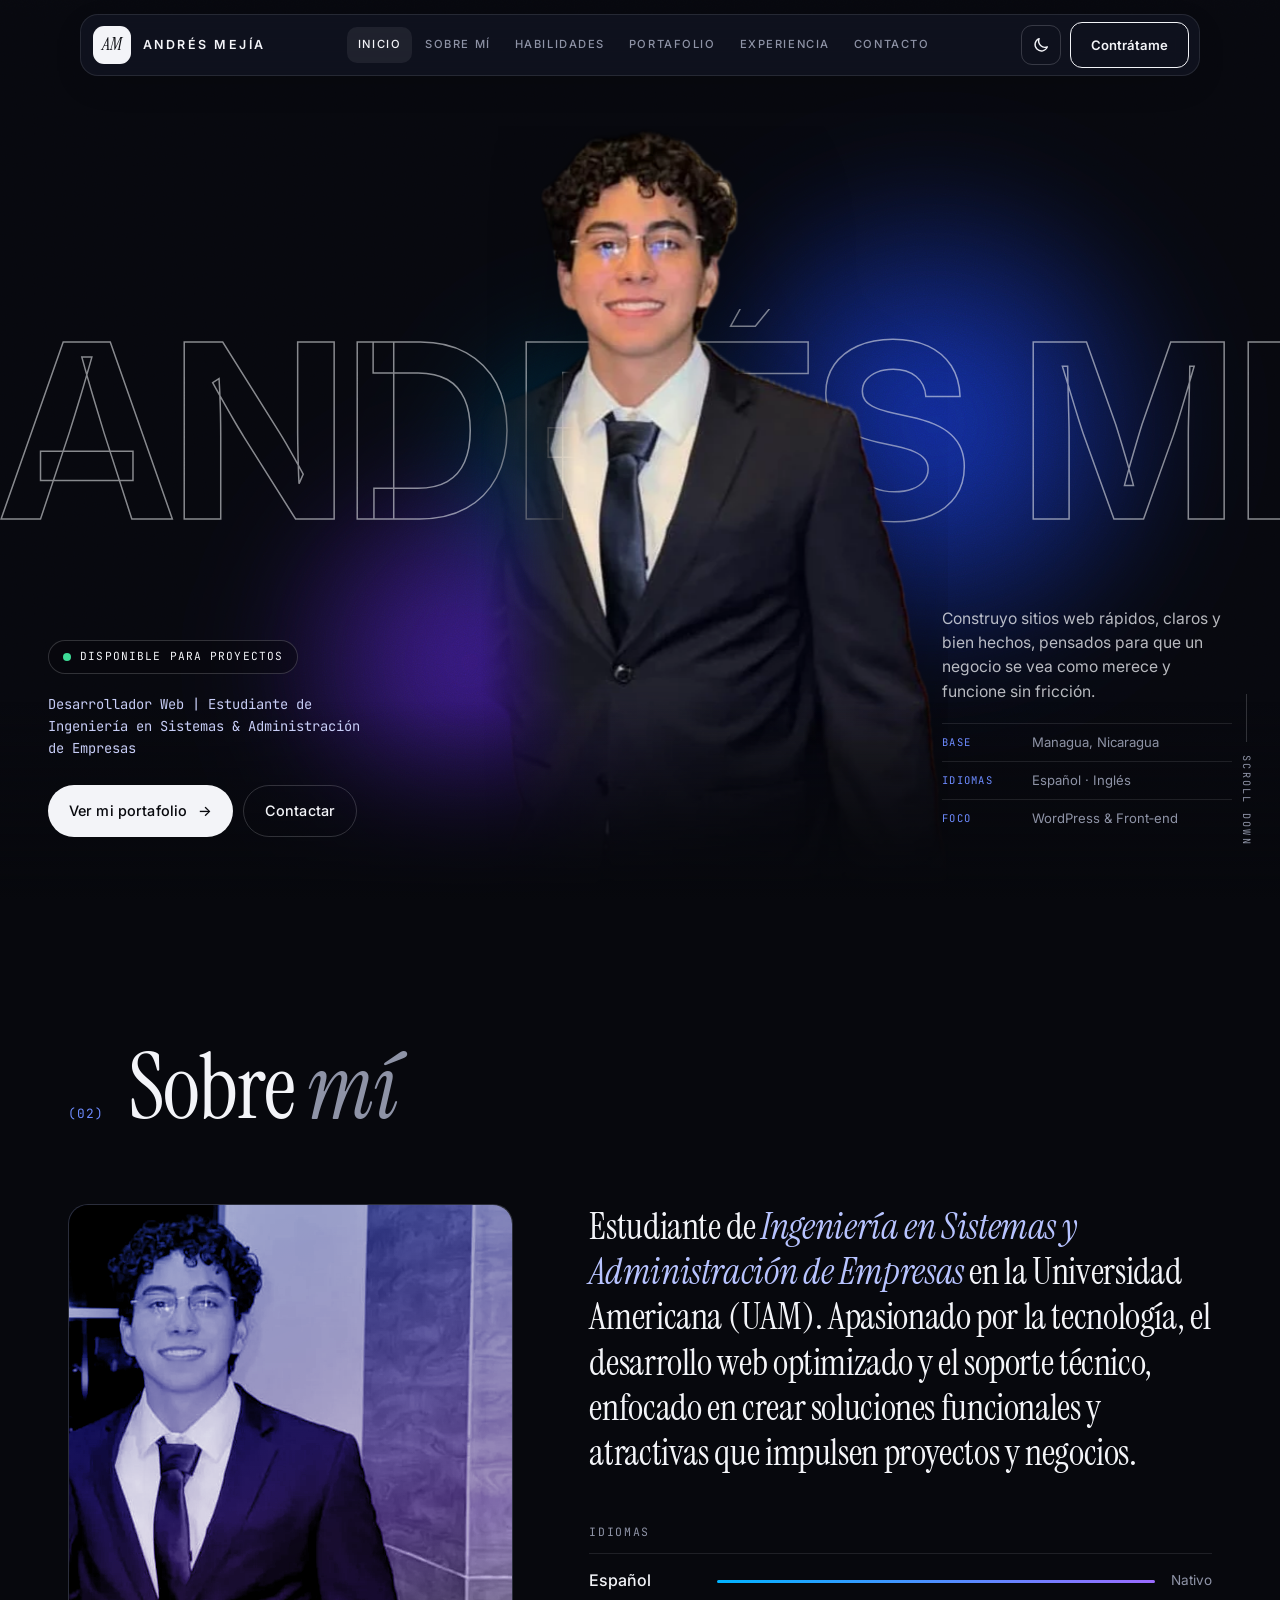
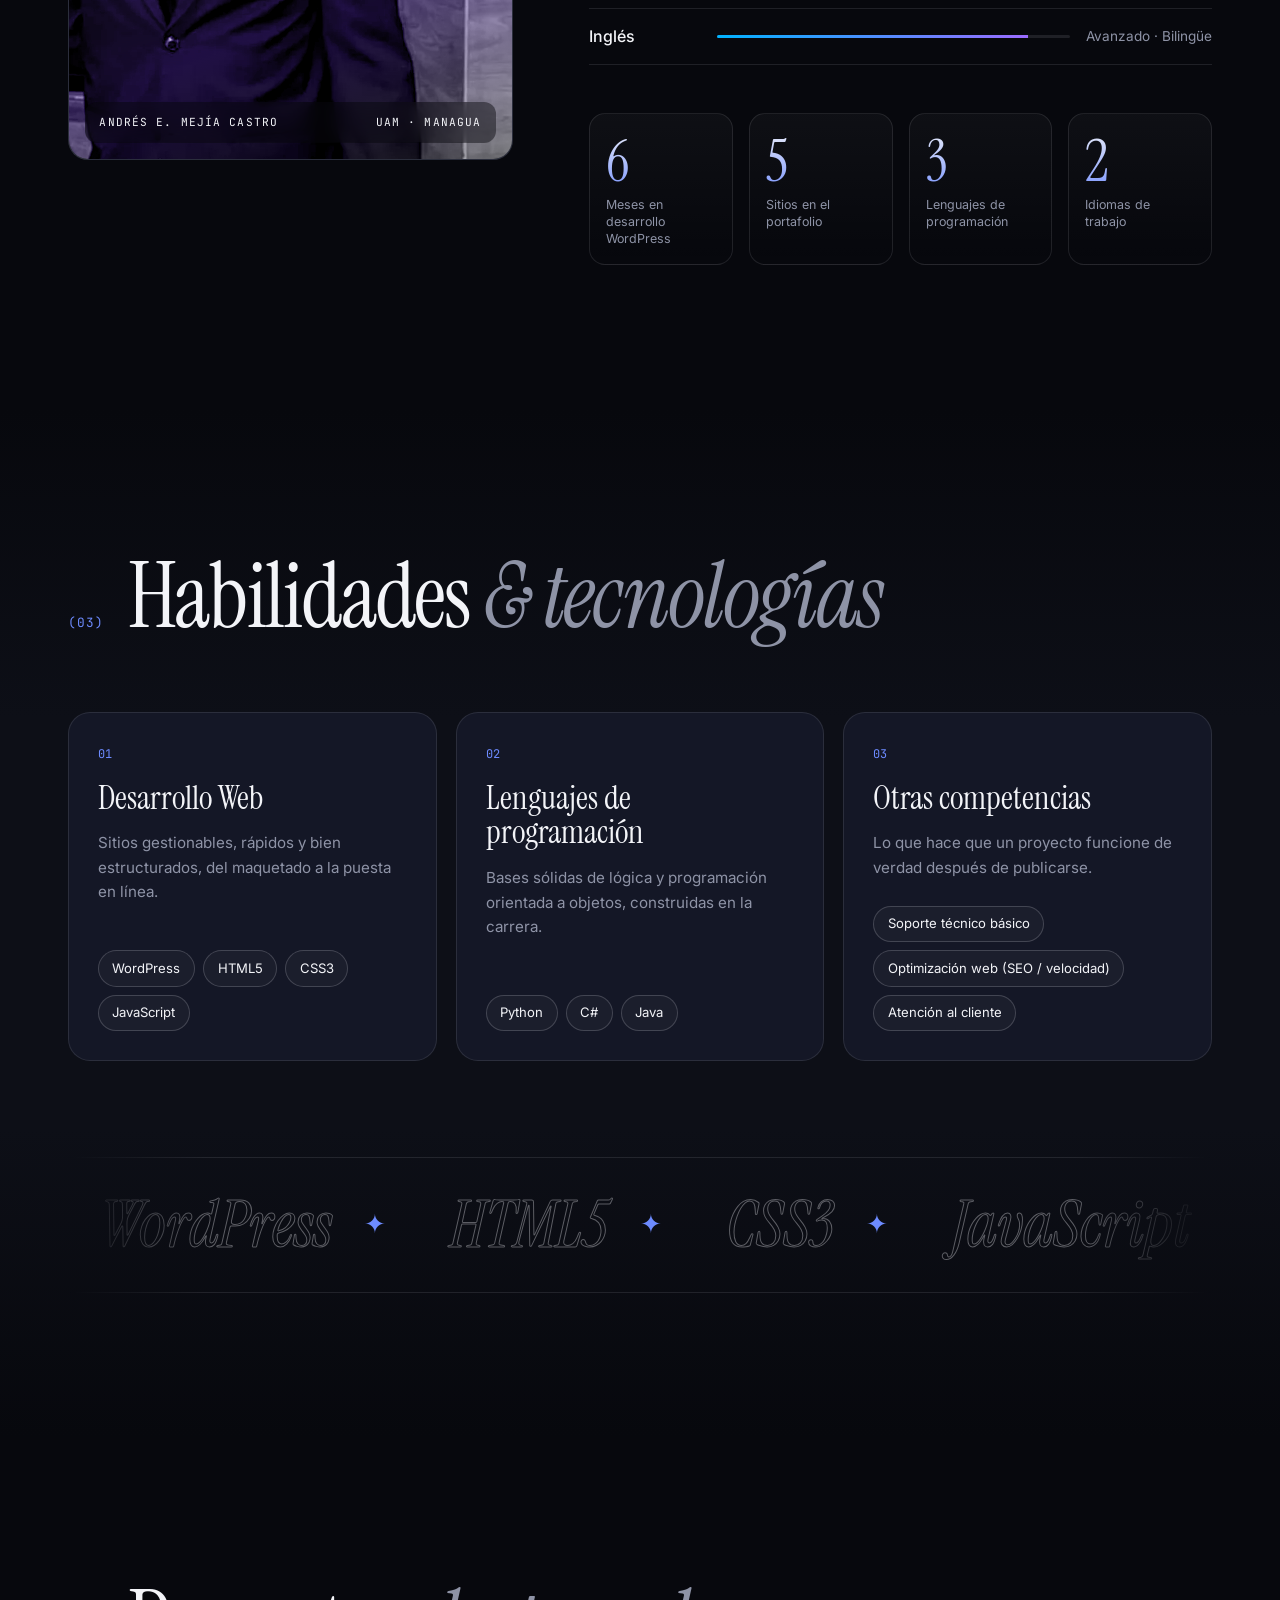
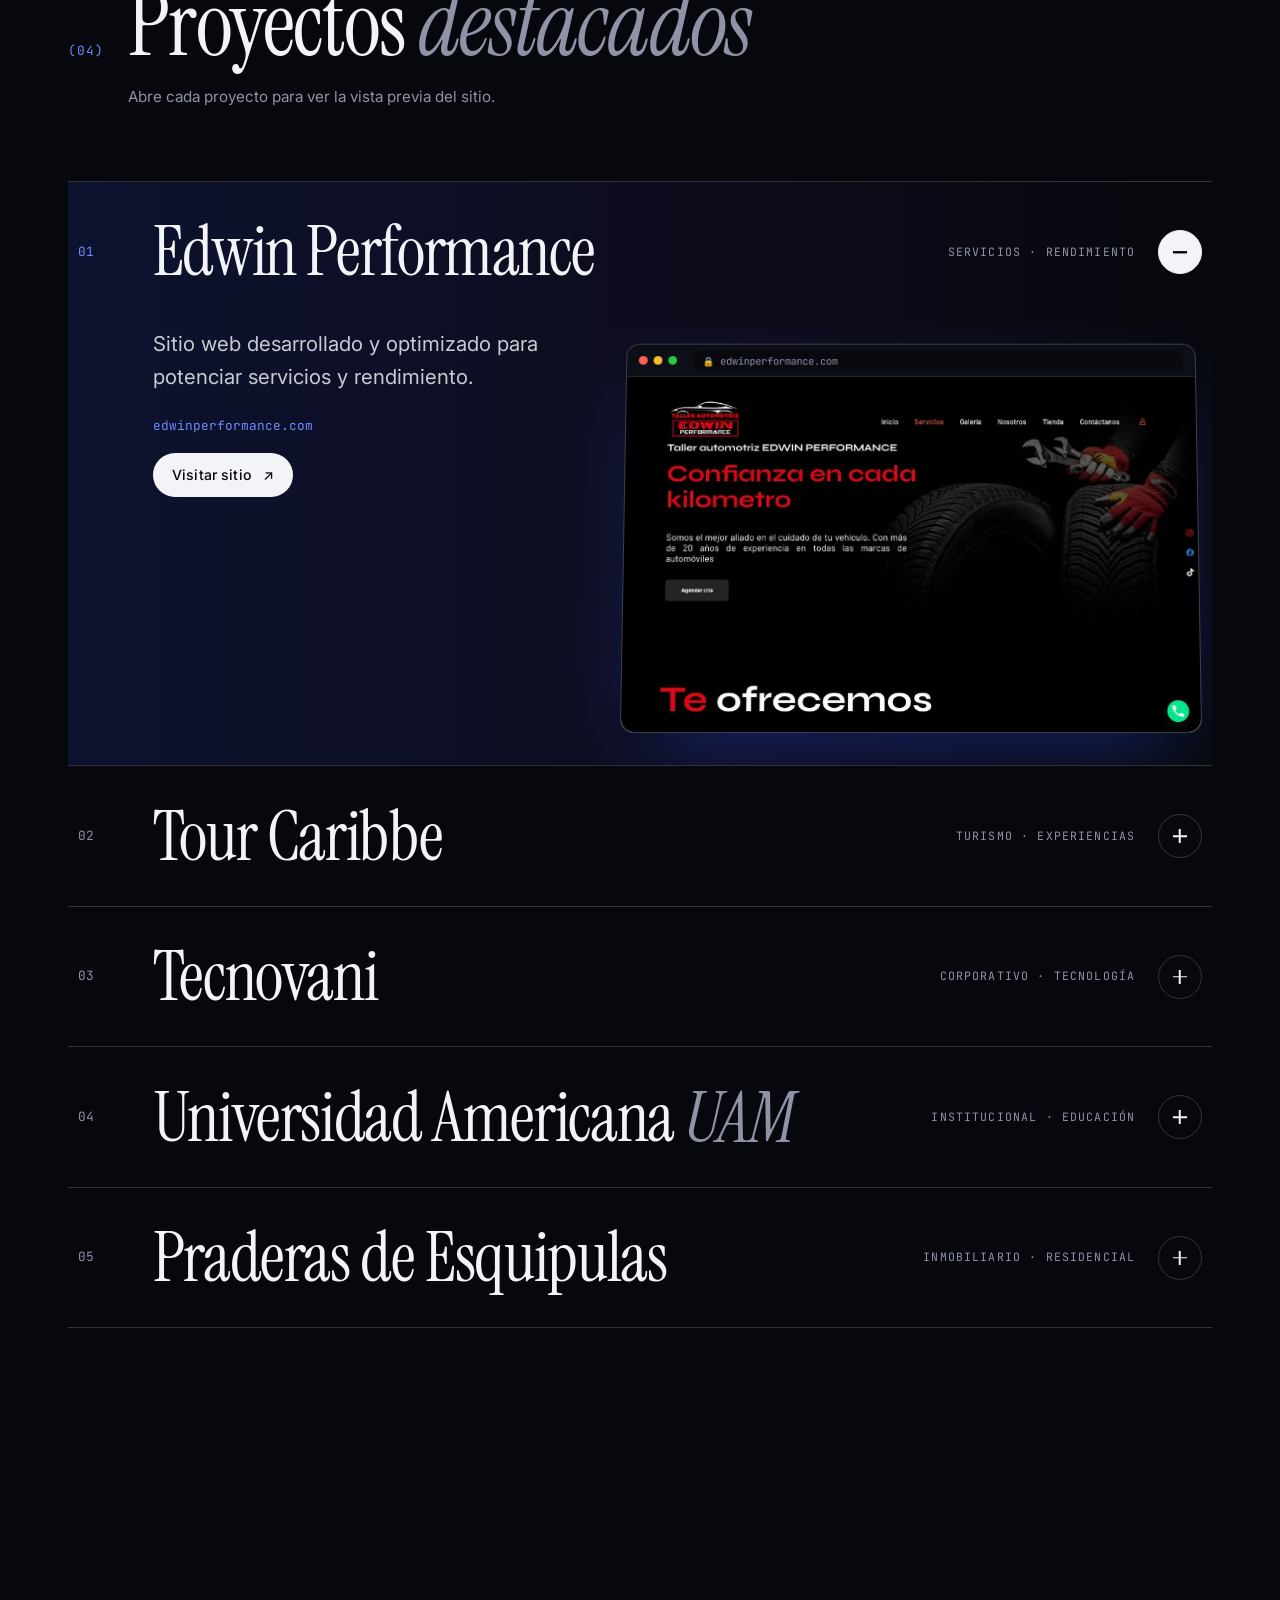
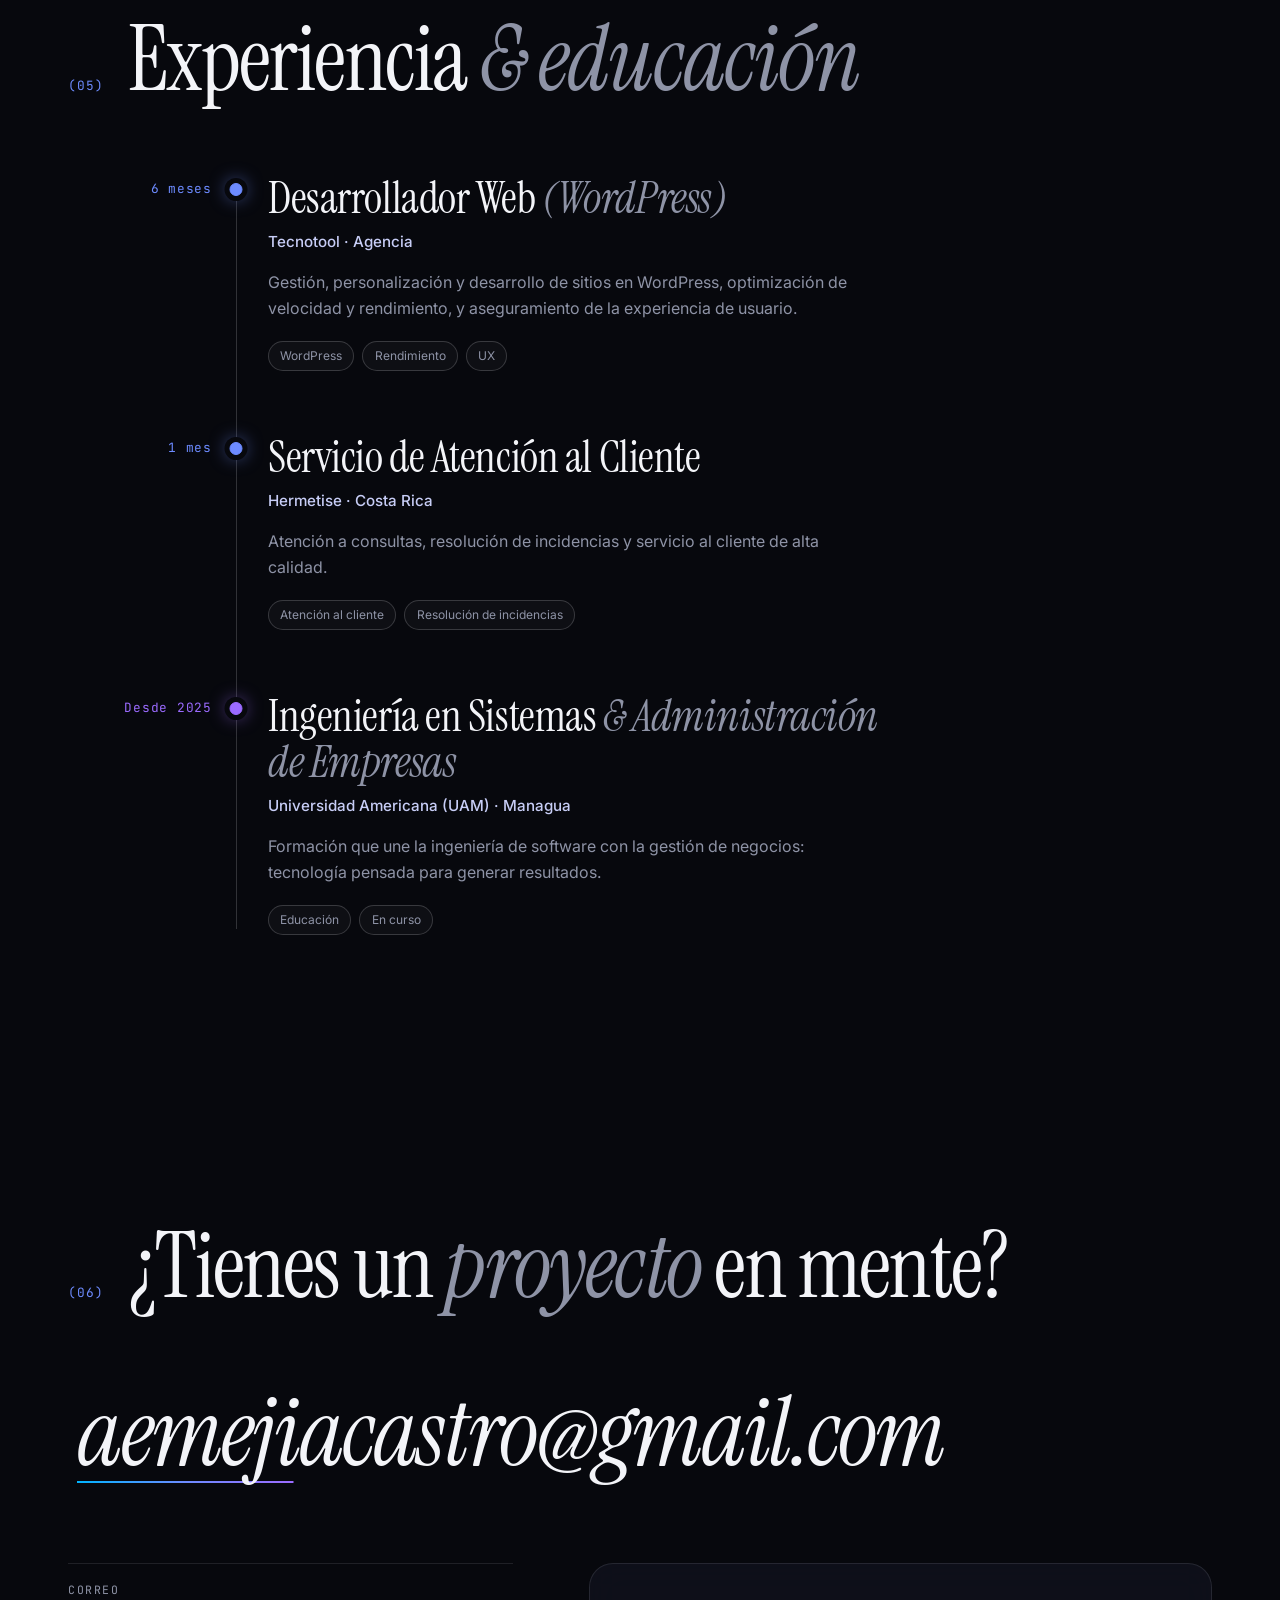
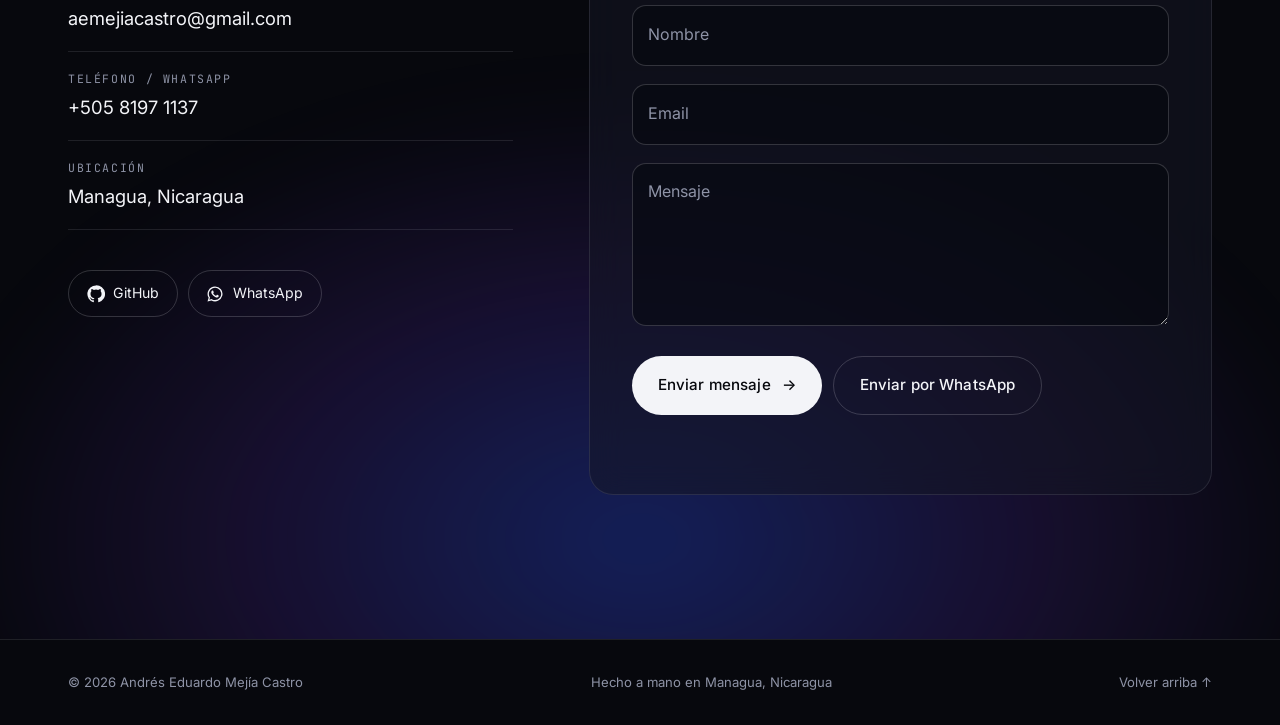
==== commit 5b467ffc: "Actualiza portafolio: nuevo header, modo claro/oscuro, vistas previas de proyectos - Header con menú" ====
--- a/index.html
+++ b/index.html
@@ -16,7 +16,7 @@
   <link rel="preconnect" href="https://fonts.gstatic.com" crossorigin />
   <link href="https://fonts.googleapis.com/css2?family=Instrument+Serif:ital@0;1&family=Inter:wght@300;400;500;600;700;800&family=JetBrains+Mono:wght@400;500&display=swap" rel="stylesheet" />
 
-  <link rel="stylesheet" href="styles.css?v=20260926e" />
+  <link rel="stylesheet" href="styles.css?v=20260927b" />
   <script>
     (function () {
       var d = document.documentElement, t = "dark";
@@ -26,10 +26,10 @@
     })();
   </script>
 
-  <script defer src="lib/gsap.min.js?v=20260926e"></script>
-  <script defer src="lib/ScrollTrigger.min.js?v=20260926e"></script>
-  <script defer src="lib/manifest.js?v=20260926e"></script>
-  <script defer src="main.js?v=20260926e"></script>
+  <script defer src="lib/gsap.min.js?v=20260927b"></script>
+  <script defer src="lib/ScrollTrigger.min.js?v=20260927b"></script>
+  <script defer src="lib/manifest.js?v=20260927b"></script>
+  <script defer src="main.js?v=20260927b"></script>
 </head>
 <body>
   <a class="skip" href="#sobre-mi">Saltar al contenido</a>
@@ -72,7 +72,7 @@
       <a href="#experiencia"><i>05</i>Experiencia</a>
       <a href="#contacto"><i>06</i>Contacto</a>
     </nav>
-    <p class="menu__foot">amejia@uamv.edu.ni · +505 8197 1137</p>
+    <p class="menu__foot">aemejiacastro@gmail.com · +505 8197 1137</p>
   </div>
 
   <main>
@@ -173,7 +173,7 @@
               </div>
               <div class="stat">
                 <dt>Sitios en el portafolio</dt>
-                <dd><span data-count="4">4</span></dd>
+                <dd><span data-count="5">5</span></dd>
               </div>
               <div class="stat">
                 <dt>Lenguajes de programación</dt>
@@ -348,6 +348,31 @@
               </div>
             </div>
           </li>
+          <li class="project reveal">
+            <button class="project__row" type="button" aria-expanded="false" aria-controls="p5" data-preview="assets/img/preview-praderas.webp">
+              <span class="project__num">05</span>
+              <span class="project__name">Praderas de Esquipulas</span>
+              <span class="project__cat">Inmobiliario · Residencial</span>
+              <span class="project__toggle" aria-hidden="true"></span>
+            </button>
+            <div class="project__panel" id="p5">
+              <div class="project__panel-inner">
+                <div class="project__content">
+                  <div class="project__info">
+                    <p>Sitio web para un residencial en Carretera Masaya: presenta los modelos de casas, sus características y precios, con contacto directo para agendar visitas.</p>
+                    <div class="project__foot">
+                  <span class="project__url">praderasdeesquipulas.com</span>
+                  <a class="btn btn--primary btn--sm" href="https://praderasdeesquipulas.com/" target="_blank" rel="noopener noreferrer">Visitar sitio <span aria-hidden="true">↗</span></a>
+                </div>
+                  </div>
+                  <a class="shot shot--short" href="https://praderasdeesquipulas.com/" target="_blank" rel="noopener noreferrer" aria-label="Vista previa de Praderas de Esquipulas (abre el sitio)">
+                    <span class="shot__bar" aria-hidden="true"><i></i><i></i><i></i><span class="shot__url">praderasdeesquipulas.com</span></span>
+                    <span class="shot__view"><img src="assets/img/preview-praderas.webp" width="960" height="600" alt="Captura de la página de inicio de Praderas de Esquipulas" loading="lazy" decoding="async" /></span>
+                  </a>
+                </div>
+              </div>
+            </div>
+          </li>
         </ol>
         <div class="float-preview" data-float-preview aria-hidden="true"><img src="assets/img/preview-edwin.webp" width="960" height="1200" alt="" /></div>
       </div>
@@ -409,8 +434,8 @@
           <h2 class="sec-title">¿Tienes un <em>proyecto</em> en mente?</h2>
         </header>
 
-        <a class="contact__mail reveal" href="mailto:amejia@uamv.edu.ni" data-invert>
-          <span>amejia@uamv.edu.ni</span>
+        <a class="contact__mail reveal" href="mailto:aemejiacastro@gmail.com" data-invert>
+          <span>aemejiacastro@gmail.com</span>
         </a>
 
         <div class="contact__grid">
@@ -418,7 +443,7 @@
             <ul class="info">
               <li>
                 <span class="mini-label">Correo</span>
-                <a href="mailto:amejia@uamv.edu.ni">amejia@uamv.edu.ni</a>
+                <a href="mailto:aemejiacastro@gmail.com">aemejiacastro@gmail.com</a>
               </li>
               <li>
                 <span class="mini-label">Teléfono / WhatsApp</span>
@@ -431,7 +456,7 @@
             </ul>
 
             <div class="socials">
-              <a href="https://github.com/" target="_blank" rel="noopener noreferrer" class="social" aria-label="GitHub">
+              <a href="https://github.com/Andresmejia62" target="_blank" rel="noopener noreferrer" class="social" aria-label="GitHub">
                 <svg viewBox="0 0 24 24" aria-hidden="true"><path d="M12 .5a11.5 11.5 0 0 0-3.64 22.41c.58.1.79-.25.79-.56v-2c-3.2.7-3.88-1.37-3.88-1.37-.52-1.33-1.28-1.69-1.28-1.69-1.05-.72.08-.7.08-.7 1.16.08 1.77 1.19 1.77 1.19 1.03 1.77 2.7 1.26 3.36.96.1-.75.4-1.26.73-1.55-2.55-.29-5.24-1.28-5.24-5.69 0-1.26.45-2.29 1.19-3.1-.12-.29-.52-1.46.11-3.05 0 0 .97-.31 3.17 1.18a11 11 0 0 1 5.77 0c2.2-1.49 3.17-1.18 3.17-1.18.63 1.59.23 2.76.11 3.05.74.81 1.19 1.84 1.19 3.1 0 4.42-2.7 5.4-5.26 5.68.41.36.78 1.06.78 2.14v3.17c0 .31.21.67.8.56A11.5 11.5 0 0 0 12 .5z"/></svg>
                 <span>GitHub</span>
               </a>
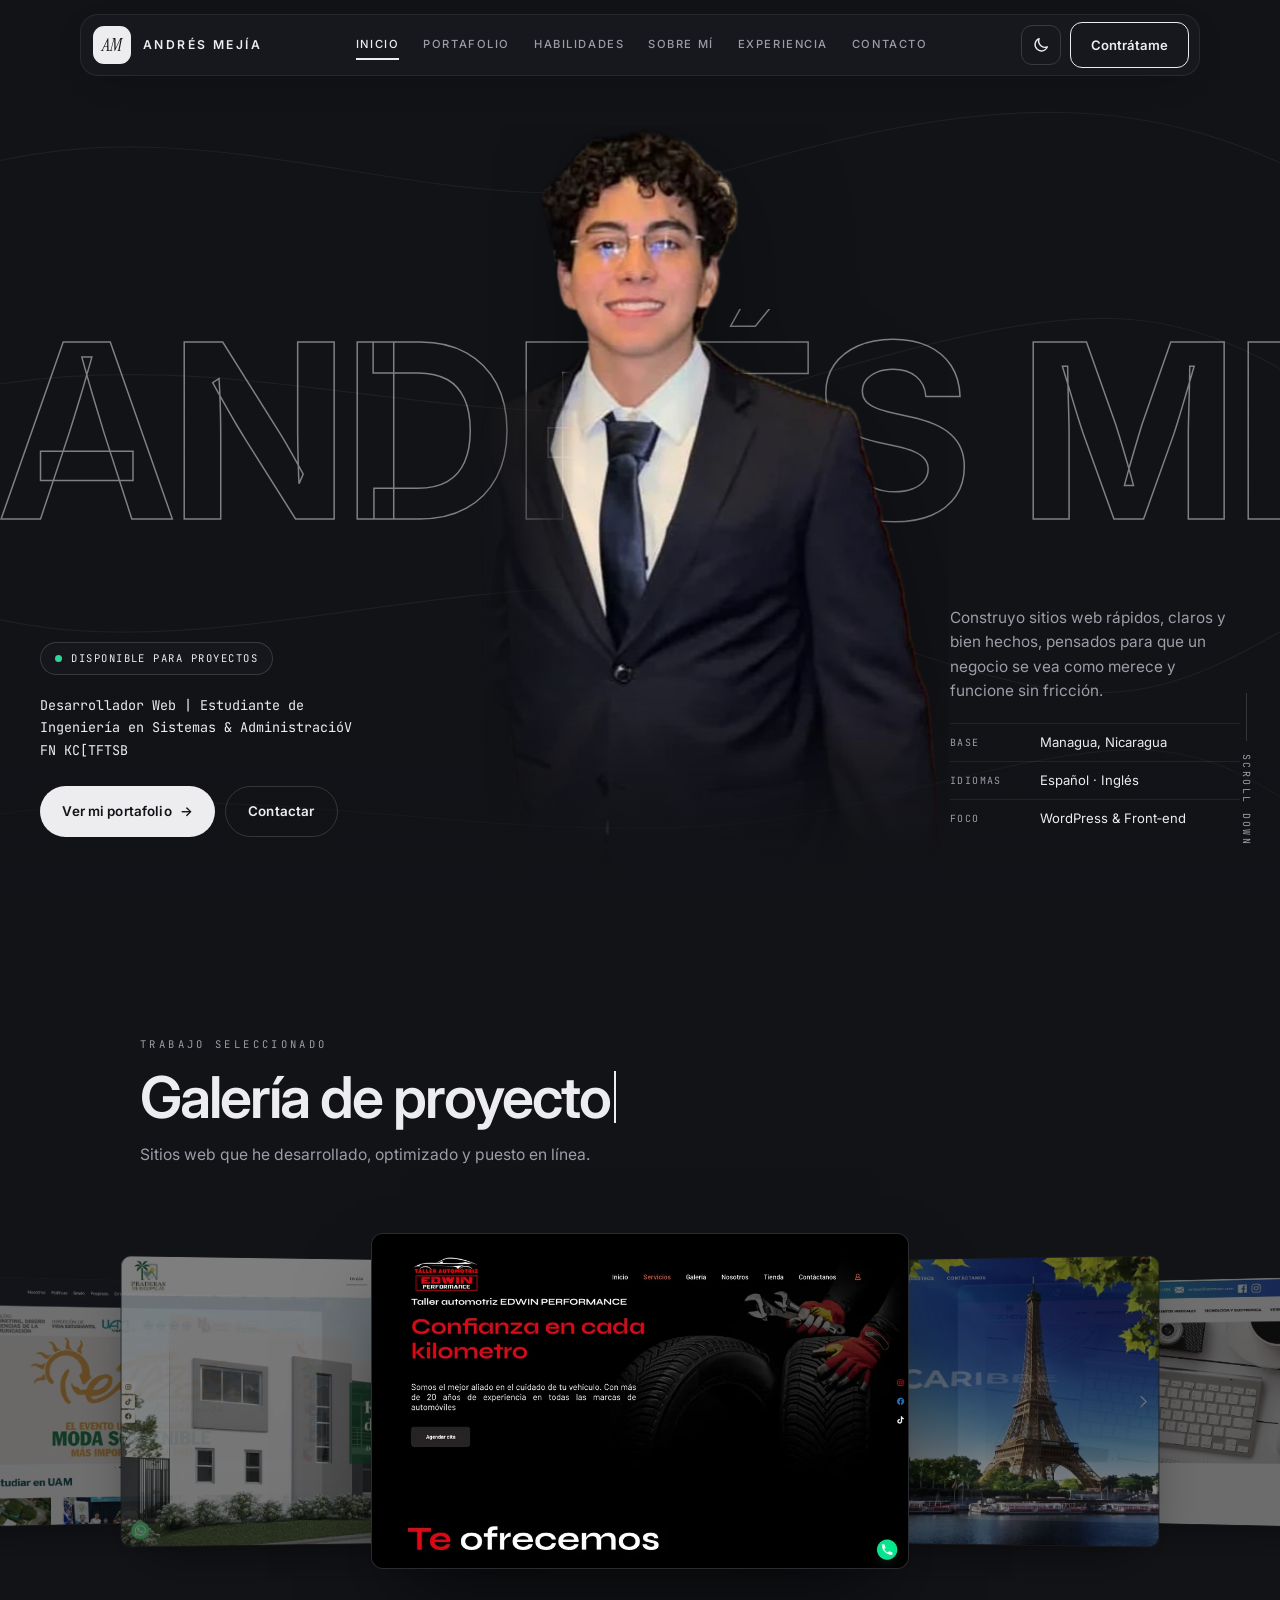
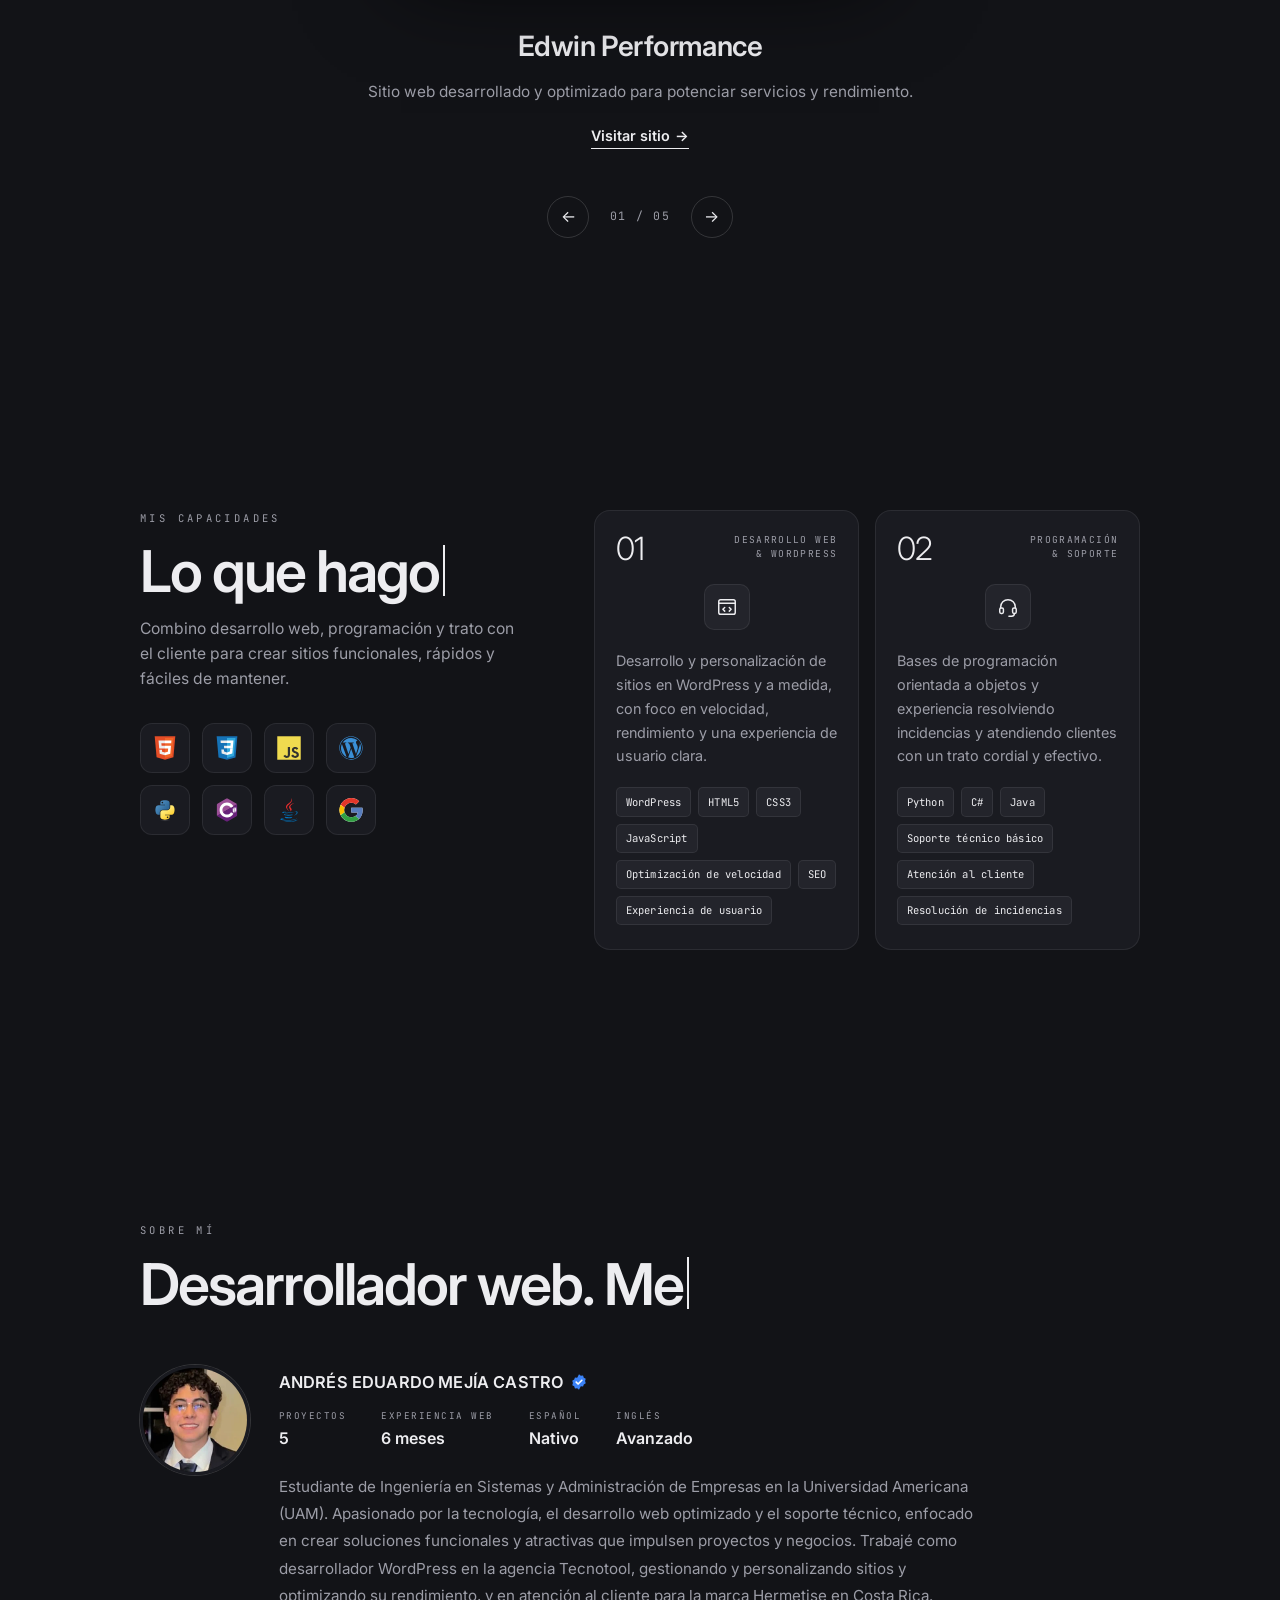
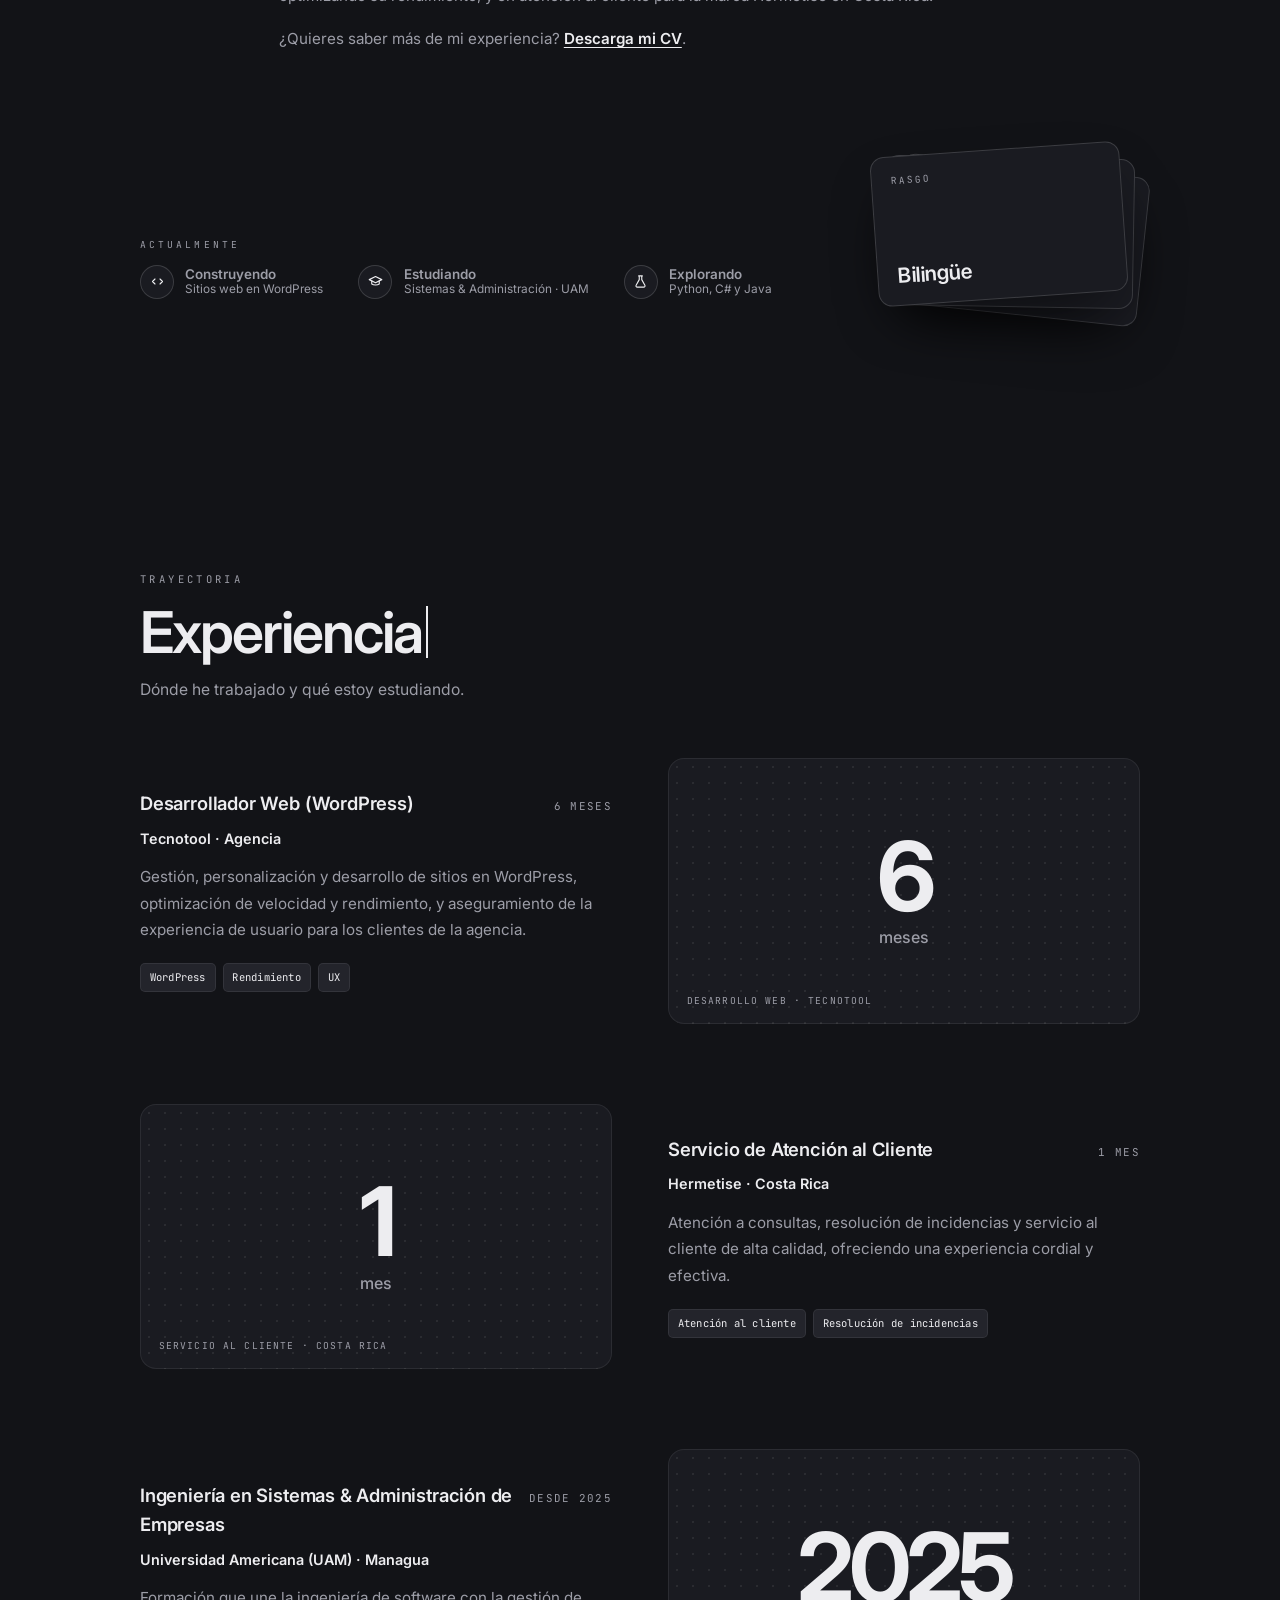
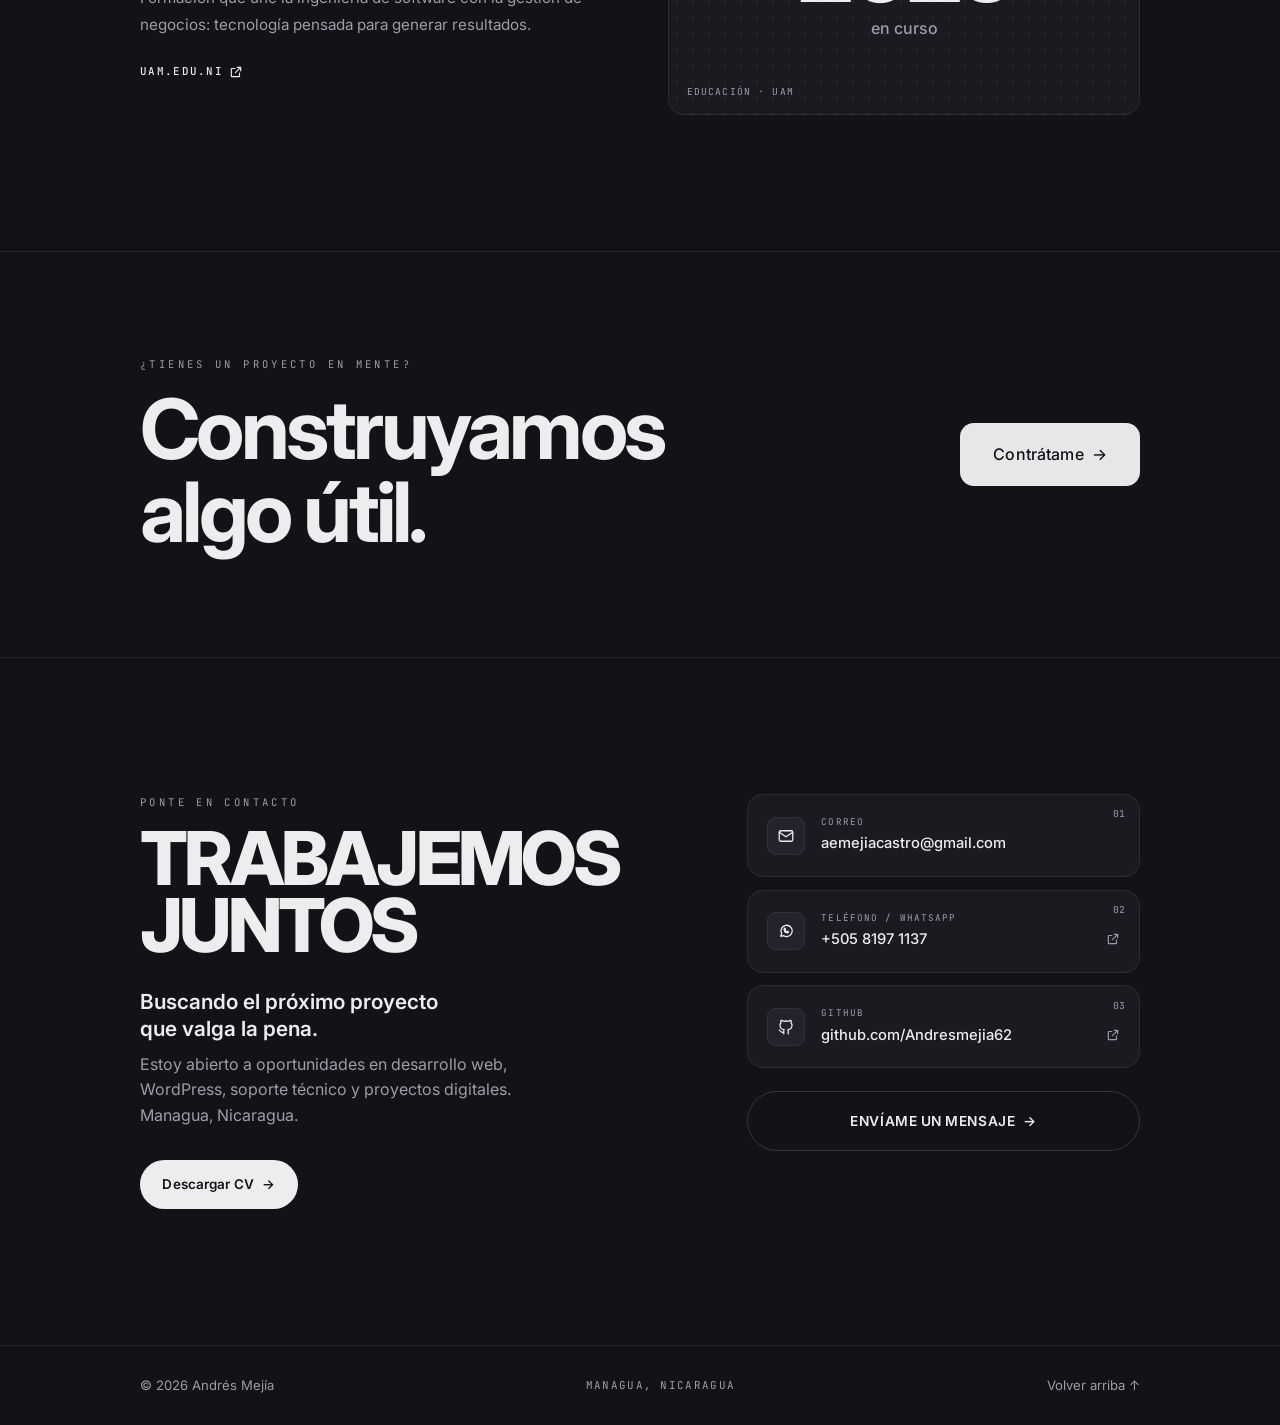
==== commit 06fc4b94: "Rediseño minimalista inspirado en el video de referencia - Estilo monocromático oscuro/claro con lín" ====
--- a/index.html
+++ b/index.html
@@ -5,18 +5,18 @@
   <meta name="viewport" content="width=device-width, initial-scale=1" />
   <title>Andrés Mejía — Desarrollador Web · Managua</title>
   <meta name="description" content="Portafolio y CV de Andrés Eduardo Mejía Castro, desarrollador web y estudiante de Ingeniería en Sistemas y Administración de Empresas en la UAM, Managua, Nicaragua." />
-  <meta name="theme-color" content="#07080d" />
+  <meta name="theme-color" content="#121317" />
   <meta property="og:title" content="Andrés Mejía — Desarrollador Web" />
   <meta property="og:description" content="Sitios web rápidos, cuidados y funcionales. WordPress, HTML, CSS y JavaScript desde Managua." />
   <meta property="og:type" content="website" />
   <meta property="og:image" content="assets/img/andres-og.webp" />
-  <link rel="icon" href="data:image/svg+xml,%3Csvg xmlns='http://www.w3.org/2000/svg' viewBox='0 0 64 64'%3E%3Crect width='64' height='64' rx='14' fill='%2307080d'/%3E%3Ctext x='50%25' y='56%25' text-anchor='middle' dominant-baseline='middle' font-family='Georgia,serif' font-style='italic' font-size='34' fill='%236d8bff'%3EAM%3C/text%3E%3C/svg%3E" />
+  <link rel="icon" href="data:image/svg+xml,%3Csvg xmlns='http://www.w3.org/2000/svg' viewBox='0 0 64 64'%3E%3Crect width='64' height='64' rx='16' fill='%23f1f1f3'/%3E%3Ctext x='50%25' y='56%25' text-anchor='middle' dominant-baseline='middle' font-family='Georgia,serif' font-style='italic' font-size='32' fill='%23121317'%3EAM%3C/text%3E%3C/svg%3E" />
 
   <link rel="preconnect" href="https://fonts.googleapis.com" />
   <link rel="preconnect" href="https://fonts.gstatic.com" crossorigin />
-  <link href="https://fonts.googleapis.com/css2?family=Instrument+Serif:ital@0;1&family=Inter:wght@300;400;500;600;700;800&family=JetBrains+Mono:wght@400;500&display=swap" rel="stylesheet" />
-
-  <link rel="stylesheet" href="styles.css?v=20260927b" />
+  <link href="https://fonts.googleapis.com/css2?family=Instrument+Serif:ital@1&family=Inter:wght@400;500;600;700;800&family=JetBrains+Mono:wght@400;500&display=swap" rel="stylesheet" />
+
+  <link rel="stylesheet" href="styles.css?v=20260927e" />
   <script>
     (function () {
       var d = document.documentElement, t = "dark";
@@ -26,16 +26,23 @@
     })();
   </script>
 
-  <script defer src="lib/gsap.min.js?v=20260927b"></script>
-  <script defer src="lib/ScrollTrigger.min.js?v=20260927b"></script>
-  <script defer src="lib/manifest.js?v=20260927b"></script>
-  <script defer src="main.js?v=20260927b"></script>
+  <script defer src="lib/gsap.min.js?v=20260927e"></script>
+  <script defer src="lib/ScrollTrigger.min.js?v=20260927e"></script>
+  <script defer src="lib/manifest.js?v=20260927e"></script>
+  <script defer src="main.js?v=20260927e"></script>
 </head>
 <body>
-  <a class="skip" href="#sobre-mi">Saltar al contenido</a>
-  <div class="progress" aria-hidden="true"><span data-progress></span></div>
-
-  <!-- ============ NAV (floating pill) ============ -->
+  <a class="skip" href="#portafolio">Saltar al contenido</a>
+
+  <!-- Fondo: líneas onduladas sutiles -->
+  <svg class="waves" viewBox="0 0 1440 900" preserveAspectRatio="none" aria-hidden="true">
+    <path d="M-40 170 C 260 90, 520 250, 820 170 S 1300 90, 1500 190" />
+    <path d="M-40 390 C 300 330, 560 470, 900 380 S 1320 300, 1500 400" />
+    <path d="M-40 610 C 240 690, 600 520, 920 620 S 1280 720, 1500 600" />
+    <path d="M-40 820 C 320 760, 640 880, 980 800 S 1340 740, 1500 830" />
+  </svg>
+
+  <!-- ============ NAV ============ -->
   <header class="nav" data-nav>
     <div class="nav__inner">
       <a href="#inicio" class="nav__logo" aria-label="Andrés Mejía — Inicio">
@@ -44,9 +51,9 @@
       </a>
       <nav class="nav__links" aria-label="Principal">
         <a href="#inicio" data-navlink>Inicio</a>
+        <a href="#portafolio" data-navlink>Portafolio</a>
+        <a href="#habilidades" data-navlink>Habilidades</a>
         <a href="#sobre-mi" data-navlink>Sobre mí</a>
-        <a href="#habilidades" data-navlink>Habilidades</a>
-        <a href="#portafolio" data-navlink>Portafolio</a>
         <a href="#experiencia" data-navlink>Experiencia</a>
         <a href="#contacto" data-navlink>Contacto</a>
       </nav>
@@ -66,9 +73,9 @@
   <div class="menu" data-menu aria-hidden="true">
     <nav class="menu__links" aria-label="Menú móvil">
       <a href="#inicio"><i>01</i>Inicio</a>
-      <a href="#sobre-mi"><i>02</i>Sobre mí</a>
+      <a href="#portafolio"><i>02</i>Portafolio</a>
       <a href="#habilidades"><i>03</i>Habilidades</a>
-      <a href="#portafolio"><i>04</i>Portafolio</a>
+      <a href="#sobre-mi"><i>04</i>Sobre mí</a>
       <a href="#experiencia"><i>05</i>Experiencia</a>
       <a href="#contacto"><i>06</i>Contacto</a>
     </nav>
@@ -78,9 +85,6 @@
   <main>
     <!-- ============ HERO ============ -->
     <section class="hero" id="inicio">
-      <div class="hero__gradient" data-mouse-gradient aria-hidden="true"></div>
-      <div class="hero__grain" aria-hidden="true"></div>
-
       <h1 class="sr-only">Andrés Mejía — Desarrollador Web en Managua, Nicaragua</h1>
 
       <div class="hero__stage">
@@ -96,26 +100,15 @@
 
       <div class="hero__content wrap">
         <div class="hero__left">
-          <p class="hero__eyebrow">
-            <span class="pulse" aria-hidden="true"></span>
-            Disponible para proyectos
-          </p>
+          <p class="hero__eyebrow"><span class="pulse" aria-hidden="true"></span>Disponible para proyectos</p>
           <p class="hero__role" data-scramble>Desarrollador Web | Estudiante de Ingeniería en Sistemas &amp; Administración de Empresas</p>
           <div class="hero__ctas">
-            <a href="#portafolio" class="btn btn--primary" data-magnetic>
-              <span>Ver mi portafolio</span><span class="btn__arrow" aria-hidden="true">→</span>
-            </a>
-            <a href="#contacto" class="btn btn--ghost" data-magnetic>
-              <span>Contactar</span>
-            </a>
-          </div>
-        </div>
-
+            <a href="#portafolio" class="btn btn--solid">Ver mi portafolio <span aria-hidden="true">→</span></a>
+            <a href="#contacto" class="btn btn--outline">Contactar</a>
+          </div>
+        </div>
         <div class="hero__right">
-          <p class="hero__intro">
-            Construyo sitios web rápidos, claros y bien hechos, pensados para que un negocio se vea
-            como merece y funcione sin fricción.
-          </p>
+          <p class="hero__intro">Construyo sitios web rápidos, claros y bien hechos, pensados para que un negocio se vea como merece y funcione sin fricción.</p>
           <ul class="hero__meta">
             <li><b>Base</b> Managua, Nicaragua</li>
             <li><b>Idiomas</b> Español · Inglés</li>
@@ -124,380 +117,322 @@
         </div>
       </div>
 
-      <a href="#sobre-mi" class="hero__scroll" aria-label="Bajar a Sobre mí"><span>Scroll down</span><i aria-hidden="true"></i></a>
-    </section>
-
-    <!-- ============ ABOUT ============ -->
-    <section class="about section" id="sobre-mi">
+      <a href="#portafolio" class="hero__scroll" aria-label="Bajar al portafolio"><span>Scroll down</span><i aria-hidden="true"></i></a>
+    </section>
+
+    <!-- ============ PORTAFOLIO — Work Gallery ============ -->
+    <section class="section" id="portafolio">
       <div class="wrap">
-        <header class="sec-head reveal">
-          <span class="sec-num">02</span>
-          <h2 class="sec-title">Sobre <em>mí</em></h2>
+        <header class="head head--row">
+          <div>
+            <p class="eyebrow">Trabajo seleccionado</p>
+            <h2 class="title" data-type>Galería de proyectos</h2>
+            <p class="lead">Sitios web que he desarrollado, optimizado y puesto en línea.</p>
+          </div>
         </header>
 
-        <div class="about__grid">
-          <figure class="about__photo reveal" data-spot>
-            <img src="assets/img/andres.webp" width="720" height="900" alt="Retrato de Andrés Eduardo Mejía Castro con traje oscuro y corbata" loading="lazy" decoding="async" />
-            <figcaption>
-              <span>Andrés E. Mejía Castro</span>
-              <span>UAM · Managua</span>
-            </figcaption>
-          </figure>
-
-          <div class="about__body">
-            <p class="about__lead reveal">
-              Estudiante de <em>Ingeniería en Sistemas y Administración de Empresas</em> en la
-              Universidad Americana (UAM). Apasionado por la tecnología, el desarrollo web optimizado
-              y el soporte técnico, enfocado en crear soluciones funcionales y atractivas que
-              impulsen proyectos y negocios.
-            </p>
-
-            <div class="langs reveal">
-              <h3 class="mini-label">Idiomas</h3>
-              <div class="lang">
-                <span class="lang__name">Español</span>
-                <span class="lang__bar"><i style="--w:100%"></i></span>
-                <span class="lang__lvl">Nativo</span>
+        <div class="gallery" data-gallery>
+          <div class="gallery__stage" data-gallery-stage>
+            <article class="gcard" data-url="https://edwinperformance.com/">
+              <div class="gcard__media"><img src="assets/img/preview-edwin.webp" width="960" height="1200" alt="Página de inicio de Edwin Performance" loading="lazy" decoding="async" /></div>
+              <div class="gcard__meta">
+                <h3>Edwin Performance</h3>
+                <p>Sitio web desarrollado y optimizado para potenciar servicios y rendimiento.</p>
+                <a href="https://edwinperformance.com/" target="_blank" rel="noopener noreferrer">Visitar sitio <span aria-hidden="true">→</span></a>
               </div>
-              <div class="lang">
-                <span class="lang__name">Inglés</span>
-                <span class="lang__bar"><i style="--w:88%"></i></span>
-                <span class="lang__lvl">Avanzado · Bilingüe</span>
+            </article>
+            <article class="gcard" data-url="https://tourcaribbe.com/">
+              <div class="gcard__media"><img src="assets/img/preview-tourcaribbe.webp" width="960" height="1200" alt="Página de inicio de Tour Caribbe" loading="lazy" decoding="async" /></div>
+              <div class="gcard__meta">
+                <h3>Tour Caribbe</h3>
+                <p>Plataforma web orientada a turismo y experiencias en el Caribe.</p>
+                <a href="https://tourcaribbe.com/" target="_blank" rel="noopener noreferrer">Visitar sitio <span aria-hidden="true">→</span></a>
               </div>
-            </div>
-
-            <dl class="stats reveal">
-              <div class="stat">
-                <dt>Meses en desarrollo WordPress</dt>
-                <dd><span data-count="6">6</span></dd>
+            </article>
+            <article class="gcard" data-url="https://www.tecnovani.com/">
+              <div class="gcard__media"><img src="assets/img/preview-tecnovani.webp" width="960" height="600" alt="Página de inicio de Tecnovani" loading="lazy" decoding="async" /></div>
+              <div class="gcard__meta">
+                <h3>Tecnovani</h3>
+                <p>Portal web corporativo para servicios tecnológicos y productos.</p>
+                <a href="https://www.tecnovani.com/" target="_blank" rel="noopener noreferrer">Visitar sitio <span aria-hidden="true">→</span></a>
               </div>
-              <div class="stat">
-                <dt>Sitios en el portafolio</dt>
-                <dd><span data-count="5">5</span></dd>
+            </article>
+            <article class="gcard" data-url="https://www.uam.edu.ni/">
+              <div class="gcard__media"><img src="assets/img/preview-uam.webp" width="960" height="1200" alt="Página de inicio de la Universidad Americana (UAM)" loading="lazy" decoding="async" /></div>
+              <div class="gcard__meta">
+                <h3>Universidad Americana — UAM</h3>
+                <p>Sitio web institucional universitario.</p>
+                <a href="https://www.uam.edu.ni/" target="_blank" rel="noopener noreferrer">Visitar sitio <span aria-hidden="true">→</span></a>
               </div>
-              <div class="stat">
-                <dt>Lenguajes de programación</dt>
-                <dd><span data-count="3">3</span></dd>
+            </article>
+            <article class="gcard" data-url="https://praderasdeesquipulas.com/">
+              <div class="gcard__media"><img src="assets/img/preview-praderas.webp" width="960" height="600" alt="Página de inicio de Praderas de Esquipulas" loading="lazy" decoding="async" /></div>
+              <div class="gcard__meta">
+                <h3>Praderas de Esquipulas</h3>
+                <p>Sitio web para un residencial en Carretera Masaya: modelos de casas, características, precios y contacto directo.</p>
+                <a href="https://praderasdeesquipulas.com/" target="_blank" rel="noopener noreferrer">Visitar sitio <span aria-hidden="true">→</span></a>
               </div>
-              <div class="stat">
-                <dt>Idiomas de trabajo</dt>
-                <dd><span data-count="2">2</span></dd>
-              </div>
-            </dl>
-          </div>
-        </div>
-      </div>
-    </section>
-
-    <!-- ============ SKILLS ============ -->
-    <section class="skills section" id="habilidades">
-      <div class="wrap">
-        <header class="sec-head reveal">
-          <span class="sec-num">03</span>
-          <h2 class="sec-title">Habilidades <em>&amp; tecnologías</em></h2>
-        </header>
-
-        <div class="skills__grid">
-          <article class="skill reveal" data-spot>
-            <span class="skill__idx">01</span>
-            <h3 class="skill__title">Desarrollo Web</h3>
-            <p class="skill__text">Sitios gestionables, rápidos y bien estructurados, del maquetado a la puesta en línea.</p>
-            <ul class="chips">
-              <li>WordPress</li><li>HTML5</li><li>CSS3</li><li>JavaScript</li>
+            </article>
+          </div>
+
+          <div class="gallery__info" data-gallery-info aria-live="polite"></div>
+
+          <div class="gallery__controls">
+            <button class="round-btn" type="button" data-gallery-prev aria-label="Proyecto anterior">←</button>
+            <span class="gallery__count" data-gallery-count>01 / 05</span>
+            <button class="round-btn" type="button" data-gallery-next aria-label="Proyecto siguiente">→</button>
+          </div>
+        </div>
+      </div>
+    </section>
+
+    <!-- ============ HABILIDADES — What I Can Do ============ -->
+    <section class="section" id="habilidades">
+      <div class="wrap skills">
+        <div class="skills__intro">
+          <p class="eyebrow">Mis capacidades</p>
+          <h2 class="title" data-type>Lo que hago</h2>
+          <p class="lead">Combino desarrollo web, programación y trato con el cliente para crear sitios funcionales, rápidos y fáciles de mantener.</p>
+
+          <ul class="stack" aria-label="Tecnologías">
+            <li data-tip="HTML5"><img src="assets/icons/html5.svg" width="26" height="26" alt="HTML5" /></li>
+            <li data-tip="CSS3"><img src="assets/icons/css3.svg" width="26" height="26" alt="CSS3" /></li>
+            <li data-tip="JavaScript"><img src="assets/icons/javascript.svg" width="26" height="26" alt="JavaScript" /></li>
+            <li data-tip="WordPress"><img src="assets/icons/wordpress.svg" width="26" height="26" alt="WordPress" /></li>
+            <li data-tip="Python"><img src="assets/icons/python.svg" width="26" height="26" alt="Python" /></li>
+            <li data-tip="C#"><img src="assets/icons/csharp.svg" width="26" height="26" alt="C#" /></li>
+            <li data-tip="Java"><img src="assets/icons/java.svg" width="26" height="26" alt="Java" /></li>
+            <li data-tip="SEO"><img src="assets/icons/google.svg" width="26" height="26" alt="SEO en Google" /></li>
+          </ul>
+        </div>
+
+        <div class="skills__cards">
+          <article class="card cap reveal">
+            <div class="cap__top">
+              <span class="cap__num">01</span>
+              <span class="cap__label">Desarrollo web<br />&amp; WordPress</span>
+            </div>
+            <span class="cap__icon" aria-hidden="true">
+              <svg viewBox="0 0 24 24"><rect x="3" y="4" width="18" height="16" rx="2"/><path d="M3 8h18M9.5 12.5 7.5 14.5l2 2M14.5 12.5l2 2-2 2"/></svg>
+            </span>
+            <p class="cap__text">Desarrollo y personalización de sitios en WordPress y a medida, con foco en velocidad, rendimiento y una experiencia de usuario clara.</p>
+            <ul class="tags">
+              <li>WordPress</li><li>HTML5</li><li>CSS3</li><li>JavaScript</li><li>Optimización de velocidad</li><li>SEO</li><li>Experiencia de usuario</li>
             </ul>
           </article>
 
-          <article class="skill reveal" data-spot>
-            <span class="skill__idx">02</span>
-            <h3 class="skill__title">Lenguajes de programación</h3>
-            <p class="skill__text">Bases sólidas de lógica y programación orientada a objetos, construidas en la carrera.</p>
-            <ul class="chips">
-              <li>Python</li><li>C#</li><li>Java</li>
+          <article class="card cap reveal">
+            <div class="cap__top">
+              <span class="cap__num">02</span>
+              <span class="cap__label">Programación<br />&amp; soporte</span>
+            </div>
+            <span class="cap__icon" aria-hidden="true">
+              <svg viewBox="0 0 24 24"><path d="M4 13v-1a8 8 0 0 1 16 0v1"/><rect x="3" y="13" width="4" height="6" rx="1.5"/><rect x="17" y="13" width="4" height="6" rx="1.5"/><path d="M19 19a3 3 0 0 1-3 3h-3"/></svg>
+            </span>
+            <p class="cap__text">Bases de programación orientada a objetos y experiencia resolviendo incidencias y atendiendo clientes con un trato cordial y efectivo.</p>
+            <ul class="tags">
+              <li>Python</li><li>C#</li><li>Java</li><li>Soporte técnico básico</li><li>Atención al cliente</li><li>Resolución de incidencias</li>
             </ul>
           </article>
-
-          <article class="skill reveal" data-spot>
-            <span class="skill__idx">03</span>
-            <h3 class="skill__title">Otras competencias</h3>
-            <p class="skill__text">Lo que hace que un proyecto funcione de verdad después de publicarse.</p>
-            <ul class="chips">
-              <li>Soporte técnico básico</li><li>Optimización web (SEO / velocidad)</li><li>Atención al cliente</li>
-            </ul>
-          </article>
-        </div>
-
-        <div class="marquee" aria-hidden="true">
-          <div class="marquee__track">
-            <span>WordPress</span><span>HTML5</span><span>CSS3</span><span>JavaScript</span><span>Python</span><span>C#</span><span>Java</span><span>SEO</span><span>Rendimiento</span><span>Soporte</span>
-            <span>WordPress</span><span>HTML5</span><span>CSS3</span><span>JavaScript</span><span>Python</span><span>C#</span><span>Java</span><span>SEO</span><span>Rendimiento</span><span>Soporte</span>
-          </div>
-        </div>
-      </div>
-    </section>
-
-    <!-- ============ PORTFOLIO ============ -->
-    <section class="work section" id="portafolio">
-      <div class="wrap">
-        <header class="sec-head reveal">
-          <span class="sec-num">04</span>
-          <h2 class="sec-title">Proyectos <em>destacados</em></h2>
-          <p class="sec-sub">Abre cada proyecto para ver la vista previa del sitio.</p>
-        </header>
-
-        <ol class="projects" data-projects>
-          <li class="project is-open reveal">
-            <button class="project__row" type="button" aria-expanded="true" aria-controls="p1" data-preview="assets/img/preview-edwin.webp">
-              <span class="project__num">01</span>
-              <span class="project__name">Edwin Performance</span>
-              <span class="project__cat">Servicios · Rendimiento</span>
-              <span class="project__toggle" aria-hidden="true"></span>
-            </button>
-            <div class="project__panel" id="p1">
-              <div class="project__panel-inner">
-                <div class="project__content">
-                  <div class="project__info">
-                    <p>Sitio web desarrollado y optimizado para potenciar servicios y rendimiento.</p>
-                    <div class="project__foot">
-                  <span class="project__url">edwinperformance.com</span>
-                  <a class="btn btn--primary btn--sm" href="https://edwinperformance.com/" target="_blank" rel="noopener noreferrer">Visitar sitio <span aria-hidden="true">↗</span></a>
-                </div>
-                  </div>
-                  <a class="shot" href="https://edwinperformance.com/" target="_blank" rel="noopener noreferrer" aria-label="Vista previa de Edwin Performance (abre el sitio)">
-                    <span class="shot__bar" aria-hidden="true"><i></i><i></i><i></i><span class="shot__url">edwinperformance.com</span></span>
-                    <span class="shot__view"><img src="assets/img/preview-edwin.webp" width="960" height="1200" alt="Captura de la página de inicio de Edwin Performance" loading="lazy" decoding="async" /></span>
-                  </a>
-                </div>
-              </div>
-            </div>
-          </li>
-
-          <li class="project reveal">
-            <button class="project__row" type="button" aria-expanded="false" aria-controls="p2" data-preview="assets/img/preview-tourcaribbe.webp">
-              <span class="project__num">02</span>
-              <span class="project__name">Tour Caribbe</span>
-              <span class="project__cat">Turismo · Experiencias</span>
-              <span class="project__toggle" aria-hidden="true"></span>
-            </button>
-            <div class="project__panel" id="p2">
-              <div class="project__panel-inner">
-                <div class="project__content">
-                  <div class="project__info">
-                    <p>Plataforma web orientada a turismo y experiencias en el Caribe.</p>
-                    <div class="project__foot">
-                  <span class="project__url">tourcaribbe.com</span>
-                  <a class="btn btn--primary btn--sm" href="https://tourcaribbe.com/" target="_blank" rel="noopener noreferrer">Visitar sitio <span aria-hidden="true">↗</span></a>
-                </div>
-                  </div>
-                  <a class="shot" href="https://tourcaribbe.com/" target="_blank" rel="noopener noreferrer" aria-label="Vista previa de Tour Caribbe (abre el sitio)">
-                    <span class="shot__bar" aria-hidden="true"><i></i><i></i><i></i><span class="shot__url">tourcaribbe.com</span></span>
-                    <span class="shot__view"><img src="assets/img/preview-tourcaribbe.webp" width="960" height="1200" alt="Captura de la página de inicio de Tour Caribbe" loading="lazy" decoding="async" /></span>
-                  </a>
-                </div>
-              </div>
-            </div>
-          </li>
-
-          <li class="project reveal">
-            <button class="project__row" type="button" aria-expanded="false" aria-controls="p3" data-preview="assets/img/preview-tecnovani.webp">
-              <span class="project__num">03</span>
-              <span class="project__name">Tecnovani</span>
-              <span class="project__cat">Corporativo · Tecnología</span>
-              <span class="project__toggle" aria-hidden="true"></span>
-            </button>
-            <div class="project__panel" id="p3">
-              <div class="project__panel-inner">
-                <div class="project__content">
-                  <div class="project__info">
-                    <p>Portal web corporativo para servicios tecnológicos y productos.</p>
-                    <div class="project__foot">
-                  <span class="project__url">tecnovani.com</span>
-                  <a class="btn btn--primary btn--sm" href="https://www.tecnovani.com/" target="_blank" rel="noopener noreferrer">Visitar sitio <span aria-hidden="true">↗</span></a>
-                </div>
-                  </div>
-                  <a class="shot shot--short" href="https://www.tecnovani.com/" target="_blank" rel="noopener noreferrer" aria-label="Vista previa de Tecnovani (abre el sitio)">
-                    <span class="shot__bar" aria-hidden="true"><i></i><i></i><i></i><span class="shot__url">tecnovani.com</span></span>
-                    <span class="shot__view"><img src="assets/img/preview-tecnovani.webp" width="960" height="600" alt="Captura de la página de inicio de Tecnovani" loading="lazy" decoding="async" /></span>
-                  </a>
-                </div>
-              </div>
-            </div>
-          </li>
-
-          <li class="project reveal">
-            <button class="project__row" type="button" aria-expanded="false" aria-controls="p4" data-preview="assets/img/preview-uam.webp">
-              <span class="project__num">04</span>
-              <span class="project__name">Universidad Americana <em>UAM</em></span>
-              <span class="project__cat">Institucional · Educación</span>
-              <span class="project__toggle" aria-hidden="true"></span>
-            </button>
-            <div class="project__panel" id="p4">
-              <div class="project__panel-inner">
-                <div class="project__content">
-                  <div class="project__info">
-                    <p>Sitio web institucional universitario.</p>
-                    <div class="project__foot">
-                  <span class="project__url">uam.edu.ni</span>
-                  <a class="btn btn--primary btn--sm" href="https://www.uam.edu.ni/" target="_blank" rel="noopener noreferrer">Visitar sitio <span aria-hidden="true">↗</span></a>
-                </div>
-                  </div>
-                  <a class="shot" href="https://www.uam.edu.ni/" target="_blank" rel="noopener noreferrer" aria-label="Vista previa de Universidad Americana (UAM) (abre el sitio)">
-                    <span class="shot__bar" aria-hidden="true"><i></i><i></i><i></i><span class="shot__url">uam.edu.ni</span></span>
-                    <span class="shot__view"><img src="assets/img/preview-uam.webp" width="960" height="1200" alt="Captura de la página de inicio de Universidad Americana (UAM)" loading="lazy" decoding="async" /></span>
-                  </a>
-                </div>
-              </div>
-            </div>
-          </li>
-          <li class="project reveal">
-            <button class="project__row" type="button" aria-expanded="false" aria-controls="p5" data-preview="assets/img/preview-praderas.webp">
-              <span class="project__num">05</span>
-              <span class="project__name">Praderas de Esquipulas</span>
-              <span class="project__cat">Inmobiliario · Residencial</span>
-              <span class="project__toggle" aria-hidden="true"></span>
-            </button>
-            <div class="project__panel" id="p5">
-              <div class="project__panel-inner">
-                <div class="project__content">
-                  <div class="project__info">
-                    <p>Sitio web para un residencial en Carretera Masaya: presenta los modelos de casas, sus características y precios, con contacto directo para agendar visitas.</p>
-                    <div class="project__foot">
-                  <span class="project__url">praderasdeesquipulas.com</span>
-                  <a class="btn btn--primary btn--sm" href="https://praderasdeesquipulas.com/" target="_blank" rel="noopener noreferrer">Visitar sitio <span aria-hidden="true">↗</span></a>
-                </div>
-                  </div>
-                  <a class="shot shot--short" href="https://praderasdeesquipulas.com/" target="_blank" rel="noopener noreferrer" aria-label="Vista previa de Praderas de Esquipulas (abre el sitio)">
-                    <span class="shot__bar" aria-hidden="true"><i></i><i></i><i></i><span class="shot__url">praderasdeesquipulas.com</span></span>
-                    <span class="shot__view"><img src="assets/img/preview-praderas.webp" width="960" height="600" alt="Captura de la página de inicio de Praderas de Esquipulas" loading="lazy" decoding="async" /></span>
-                  </a>
-                </div>
-              </div>
-            </div>
-          </li>
-        </ol>
-        <div class="float-preview" data-float-preview aria-hidden="true"><img src="assets/img/preview-edwin.webp" width="960" height="1200" alt="" /></div>
-      </div>
-    </section>
-
-    <!-- ============ EXPERIENCE ============ -->
-    <section class="exp section" id="experiencia">
-      <div class="wrap">
-        <header class="sec-head reveal">
-          <span class="sec-num">05</span>
-          <h2 class="sec-title">Experiencia <em>&amp; educación</em></h2>
-        </header>
-
-        <div class="timeline" data-timeline>
-          <div class="timeline__rail" aria-hidden="true"><span data-rail></span></div>
-
-          <article class="tl reveal">
-            <span class="tl__node" aria-hidden="true"></span>
-            <div class="tl__when">6 meses</div>
-            <div class="tl__body">
-              <h3 class="tl__title">Desarrollador Web <span>(WordPress)</span></h3>
-              <p class="tl__org">Tecnotool · Agencia</p>
-              <p class="tl__text">Gestión, personalización y desarrollo de sitios en WordPress, optimización de velocidad y rendimiento, y aseguramiento de la experiencia de usuario.</p>
-              <ul class="chips chips--quiet"><li>WordPress</li><li>Rendimiento</li><li>UX</li></ul>
-            </div>
-          </article>
-
-          <article class="tl reveal">
-            <span class="tl__node" aria-hidden="true"></span>
-            <div class="tl__when">1 mes</div>
-            <div class="tl__body">
-              <h3 class="tl__title">Servicio de Atención al Cliente</h3>
-              <p class="tl__org">Hermetise · Costa Rica</p>
-              <p class="tl__text">Atención a consultas, resolución de incidencias y servicio al cliente de alta calidad.</p>
-              <ul class="chips chips--quiet"><li>Atención al cliente</li><li>Resolución de incidencias</li></ul>
-            </div>
-          </article>
-
-          <article class="tl tl--edu reveal">
-            <span class="tl__node" aria-hidden="true"></span>
-            <div class="tl__when">Desde 2025</div>
-            <div class="tl__body">
-              <h3 class="tl__title">Ingeniería en Sistemas <span>&amp; Administración de Empresas</span></h3>
-              <p class="tl__org">Universidad Americana (UAM) · Managua</p>
-              <p class="tl__text">Formación que une la ingeniería de software con la gestión de negocios: tecnología pensada para generar resultados.</p>
-              <ul class="chips chips--quiet"><li>Educación</li><li>En curso</li></ul>
-            </div>
-          </article>
-        </div>
-      </div>
-    </section>
-
-    <!-- ============ CONTACT ============ -->
-    <section class="contact section" id="contacto">
-      <div class="contact__glow" aria-hidden="true"></div>
-      <div class="wrap">
-        <header class="sec-head reveal">
-          <span class="sec-num">06</span>
-          <h2 class="sec-title">¿Tienes un <em>proyecto</em> en mente?</h2>
-        </header>
-
-        <a class="contact__mail reveal" href="mailto:aemejiacastro@gmail.com" data-invert>
-          <span>aemejiacastro@gmail.com</span>
-        </a>
-
-        <div class="contact__grid">
-          <div class="contact__info reveal">
-            <ul class="info">
+        </div>
+      </div>
+    </section>
+
+    <!-- ============ SOBRE MÍ — About ============ -->
+    <section class="section" id="sobre-mi">
+      <div class="wrap about">
+        <p class="eyebrow">Sobre mí</p>
+        <h2 class="title" data-type>Desarrollador web. Mente de negocio.</h2>
+
+        <div class="about__profile reveal">
+          <img class="about__avatar" src="assets/img/avatar.webp" width="320" height="320" alt="Andrés Mejía" loading="lazy" decoding="async" />
+          <div class="about__body">
+            <p class="about__name">
+              Andrés Eduardo Mejía Castro
+              <svg class="verified" viewBox="0 0 24 24" aria-label="Perfil verificado" role="img"><path d="M12 1.8l2.4 1.8 3-.2 1 2.8 2.6 1.6-.9 2.9.9 2.9-2.6 1.6-1 2.8-3-.2L12 22.2l-2.4-1.8-3 .2-1-2.8-2.6-1.6.9-2.9-.9-2.9 2.6-1.6 1-2.8 3 .2z"/><path class="verified__tick" d="M8.3 12.2l2.5 2.5 5-5"/></svg>
+            </p>
+            <dl class="about__stats">
+              <div><dt>Proyectos</dt><dd>5</dd></div>
+              <div><dt>Experiencia web</dt><dd>6 meses</dd></div>
+              <div><dt>Español</dt><dd>Nativo</dd></div>
+              <div><dt>Inglés</dt><dd>Avanzado</dd></div>
+            </dl>
+            <p class="about__text">
+              Estudiante de Ingeniería en Sistemas y Administración de Empresas en la Universidad Americana (UAM).
+              Apasionado por la tecnología, el desarrollo web optimizado y el soporte técnico, enfocado en crear
+              soluciones funcionales y atractivas que impulsen proyectos y negocios. Trabajé como desarrollador
+              WordPress en la agencia Tecnotool, gestionando y personalizando sitios y optimizando su rendimiento,
+              y en atención al cliente para la marca Hermetise en Costa Rica.
+            </p>
+            <p class="about__text">¿Quieres saber más de mi experiencia? <a class="ulink" href="assets/cv-andres-mejia.pdf" target="_blank" rel="noopener" download>Descarga mi CV</a>.</p>
+          </div>
+        </div>
+
+        <div class="about__foot">
+          <div class="now reveal">
+            <p class="eyebrow eyebrow--sm">Actualmente</p>
+            <ul class="now__list">
               <li>
-                <span class="mini-label">Correo</span>
-                <a href="mailto:aemejiacastro@gmail.com">aemejiacastro@gmail.com</a>
+                <span class="now__icon" aria-hidden="true"><svg viewBox="0 0 24 24"><path d="m8 8-4 4 4 4M16 8l4 4-4 4"/></svg></span>
+                <span><b>Construyendo</b>Sitios web en WordPress</span>
               </li>
               <li>
-                <span class="mini-label">Teléfono / WhatsApp</span>
-                <a href="https://wa.me/50581971137" target="_blank" rel="noopener noreferrer">+505 8197 1137</a>
+                <span class="now__icon" aria-hidden="true"><svg viewBox="0 0 24 24"><path d="M2 9l10-5 10 5-10 5z"/><path d="M6 11v5c3 2 9 2 12 0v-5"/></svg></span>
+                <span><b>Estudiando</b>Sistemas &amp; Administración · UAM</span>
               </li>
               <li>
-                <span class="mini-label">Ubicación</span>
-                <span>Managua, Nicaragua</span>
+                <span class="now__icon" aria-hidden="true"><svg viewBox="0 0 24 24"><path d="M9 3h6M10 3v6l-5 9a2 2 0 0 0 1.7 3h10.6a2 2 0 0 0 1.7-3l-5-9V3"/></svg></span>
+                <span><b>Explorando</b>Python, C# y Java</span>
               </li>
             </ul>
-
-            <div class="socials">
-              <a href="https://github.com/Andresmejia62" target="_blank" rel="noopener noreferrer" class="social" aria-label="GitHub">
-                <svg viewBox="0 0 24 24" aria-hidden="true"><path d="M12 .5a11.5 11.5 0 0 0-3.64 22.41c.58.1.79-.25.79-.56v-2c-3.2.7-3.88-1.37-3.88-1.37-.52-1.33-1.28-1.69-1.28-1.69-1.05-.72.08-.7.08-.7 1.16.08 1.77 1.19 1.77 1.19 1.03 1.77 2.7 1.26 3.36.96.1-.75.4-1.26.73-1.55-2.55-.29-5.24-1.28-5.24-5.69 0-1.26.45-2.29 1.19-3.1-.12-.29-.52-1.46.11-3.05 0 0 .97-.31 3.17 1.18a11 11 0 0 1 5.77 0c2.2-1.49 3.17-1.18 3.17-1.18.63 1.59.23 2.76.11 3.05.74.81 1.19 1.84 1.19 3.1 0 4.42-2.7 5.4-5.26 5.68.41.36.78 1.06.78 2.14v3.17c0 .31.21.67.8.56A11.5 11.5 0 0 0 12 .5z"/></svg>
-                <span>GitHub</span>
-              </a>
-              <a href="https://wa.me/50581971137" target="_blank" rel="noopener noreferrer" class="social" aria-label="WhatsApp">
-                <svg viewBox="0 0 24 24" aria-hidden="true"><path d="M12.04 2a9.9 9.9 0 0 0-8.5 14.96L2 22l5.2-1.5A9.9 9.9 0 1 0 12.04 2zm0 18.1a8.2 8.2 0 0 1-4.2-1.15l-.3-.18-3.1.9.9-3-.2-.31a8.2 8.2 0 1 1 6.9 3.74zm4.5-6.14c-.25-.12-1.46-.72-1.69-.8-.23-.08-.39-.12-.56.12-.16.25-.64.8-.78.97-.14.16-.29.18-.54.06a6.7 6.7 0 0 1-3.34-2.92c-.25-.43.25-.4.72-1.34.08-.16.04-.3-.02-.43l-.76-1.83c-.2-.48-.4-.41-.56-.42h-.47a.9.9 0 0 0-.66.31 2.76 2.76 0 0 0-.86 2.05 4.8 4.8 0 0 0 1 2.55 11 11 0 0 0 4.2 3.7c1.57.68 2.18.74 2.96.62.48-.07 1.46-.6 1.67-1.18.2-.58.2-1.07.14-1.18-.06-.1-.22-.16-.47-.28z"/></svg>
-                <span>WhatsApp</span>
-              </a>
-            </div>
-          </div>
-
-          <form class="form reveal" data-form novalidate>
-            <div class="field">
-              <input id="f-name" name="nombre" type="text" autocomplete="name" required placeholder=" " />
-              <label for="f-name">Nombre</label>
-            </div>
-            <div class="field">
-              <input id="f-email" name="email" type="email" autocomplete="email" required placeholder=" " />
-              <label for="f-email">Email</label>
-            </div>
-            <div class="field">
-              <textarea id="f-msg" name="mensaje" rows="5" required placeholder=" "></textarea>
-              <label for="f-msg">Mensaje</label>
-            </div>
-            <input type="text" name="_honey" class="hp" tabindex="-1" autocomplete="off" aria-hidden="true" />
-            <div class="form__actions">
-              <button type="submit" class="btn btn--primary" data-submit>
-                <span data-submit-label>Enviar mensaje</span><span class="btn__arrow" aria-hidden="true">→</span>
-              </button>
-              <button type="button" class="btn btn--ghost" data-wa-send>Enviar por WhatsApp</button>
-            </div>
-            <p class="form__status" data-form-status role="status" aria-live="polite"></p>
-          </form>
-        </div>
+          </div>
+
+          <div class="traits" data-traits aria-label="Rasgos (toca para cambiar)" role="group">
+            <button type="button" class="trait"><span>Rasgo</span><strong>Bilingüe</strong></button>
+            <button type="button" class="trait"><span>Rasgo</span><strong>Orientado al cliente</strong></button>
+            <button type="button" class="trait"><span>Rasgo</span><strong>Resolutivo</strong></button>
+            <button type="button" class="trait"><span>Rasgo</span><strong>Enfocado en rendimiento</strong></button>
+          </div>
+        </div>
+      </div>
+    </section>
+
+    <!-- ============ EXPERIENCIA — Trainings style ============ -->
+    <section class="section" id="experiencia">
+      <div class="wrap">
+        <header class="head">
+          <p class="eyebrow">Trayectoria</p>
+          <h2 class="title" data-type>Experiencia y formación</h2>
+          <p class="lead">Dónde he trabajado y qué estoy estudiando.</p>
+        </header>
+
+        <div class="xp">
+          <article class="xp__row reveal">
+            <div class="xp__text">
+              <div class="xp__head"><h3>Desarrollador Web (WordPress)</h3><span class="mono">6 meses</span></div>
+              <p class="xp__org">Tecnotool · Agencia</p>
+              <p class="xp__desc">Gestión, personalización y desarrollo de sitios en WordPress, optimización de velocidad y rendimiento, y aseguramiento de la experiencia de usuario para los clientes de la agencia.</p>
+              <ul class="tags"><li>WordPress</li><li>Rendimiento</li><li>UX</li></ul>
+            </div>
+            <div class="card xp__card" aria-hidden="true">
+              <span class="xp__big">6</span>
+              <span class="xp__unit">meses</span>
+              <span class="mono xp__cap">Desarrollo web · Tecnotool</span>
+            </div>
+          </article>
+
+          <article class="xp__row xp__row--flip reveal">
+            <div class="xp__text">
+              <div class="xp__head"><h3>Servicio de Atención al Cliente</h3><span class="mono">1 mes</span></div>
+              <p class="xp__org">Hermetise · Costa Rica</p>
+              <p class="xp__desc">Atención a consultas, resolución de incidencias y servicio al cliente de alta calidad, ofreciendo una experiencia cordial y efectiva.</p>
+              <ul class="tags"><li>Atención al cliente</li><li>Resolución de incidencias</li></ul>
+            </div>
+            <div class="card xp__card" aria-hidden="true">
+              <span class="xp__big">1</span>
+              <span class="xp__unit">mes</span>
+              <span class="mono xp__cap">Servicio al cliente · Costa Rica</span>
+            </div>
+          </article>
+
+          <article class="xp__row reveal">
+            <div class="xp__text">
+              <div class="xp__head"><h3>Ingeniería en Sistemas &amp; Administración de Empresas</h3><span class="mono">Desde 2025</span></div>
+              <p class="xp__org">Universidad Americana (UAM) · Managua</p>
+              <p class="xp__desc">Formación que une la ingeniería de software con la gestión de negocios: tecnología pensada para generar resultados.</p>
+              <a class="mono mlink" href="https://www.uam.edu.ni/" target="_blank" rel="noopener noreferrer">uam.edu.ni <svg class="ext" viewBox="0 0 24 24" aria-hidden="true"><path d="M14 4h6v6M20 4l-9 9M18 14v5a1 1 0 0 1-1 1H5a1 1 0 0 1-1-1V7a1 1 0 0 1 1-1h5"/></svg></a>
+            </div>
+            <div class="card xp__card" aria-hidden="true">
+              <span class="xp__big">2025</span>
+              <span class="xp__unit">en curso</span>
+              <span class="mono xp__cap">Educación · UAM</span>
+            </div>
+          </article>
+        </div>
+      </div>
+    </section>
+
+    <!-- ============ CTA — Let's build something useful ============ -->
+    <section class="cta">
+      <div class="wrap cta__inner">
+        <div>
+          <p class="eyebrow">¿Tienes un proyecto en mente?</p>
+          <p class="cta__title">Construyamos algo útil.</p>
+        </div>
+        <button type="button" class="btn btn--light btn--lg" data-open-message>Contrátame <span aria-hidden="true">→</span></button>
+      </div>
+    </section>
+
+    <!-- ============ CONTACTO — Let's work together ============ -->
+    <section class="section contact" id="contacto">
+      <div class="wrap contact__grid">
+        <div class="contact__left">
+          <p class="eyebrow">Ponte en contacto</p>
+          <h2 class="contact__title">Trabajemos<br />juntos</h2>
+          <p class="contact__sub">Buscando el próximo proyecto que valga la pena.</p>
+          <p class="contact__text">Estoy abierto a oportunidades en desarrollo web, WordPress, soporte técnico y proyectos digitales. Managua, Nicaragua.</p>
+          <a class="btn btn--solid" href="assets/cv-andres-mejia.pdf" target="_blank" rel="noopener" download>Descargar CV <span aria-hidden="true">→</span></a>
+        </div>
+
+        <div class="contact__right">
+          <a class="card ccard reveal" href="mailto:aemejiacastro@gmail.com">
+            <span class="ccard__num">01</span>
+            <span class="ccard__icon" aria-hidden="true"><svg viewBox="0 0 24 24"><rect x="3" y="5" width="18" height="14" rx="2"/><path d="m3 7 9 6 9-6"/></svg></span>
+            <span class="ccard__body"><span class="mono">Correo</span><span>aemejiacastro@gmail.com</span></span>
+          </a>
+          <a class="card ccard reveal" href="https://wa.me/50581971137" target="_blank" rel="noopener noreferrer">
+            <span class="ccard__num">02</span>
+            <span class="ccard__icon" aria-hidden="true"><svg viewBox="0 0 24 24"><path d="M5 19l1.2-3.6A7.5 7.5 0 1 1 9 18.3z"/><path d="M9.5 9.5c0 3 2 5 5 5l1-1.2-1.8-1-1 .7c-.9-.4-1.6-1.1-2-2l.7-1-1-1.8z"/></svg></span>
+            <span class="ccard__body"><span class="mono">Teléfono / WhatsApp</span><span>+505 8197 1137</span></span>
+            <svg class="ext ccard__ext" viewBox="0 0 24 24" aria-hidden="true"><path d="M14 4h6v6M20 4l-9 9M18 14v5a1 1 0 0 1-1 1H5a1 1 0 0 1-1-1V7a1 1 0 0 1 1-1h5"/></svg>
+          </a>
+          <a class="card ccard reveal" href="https://github.com/Andresmejia62" target="_blank" rel="noopener noreferrer">
+            <span class="ccard__num">03</span>
+            <span class="ccard__icon" aria-hidden="true"><svg viewBox="0 0 24 24"><path d="M9 19c-4.3 1.4-4.3-2.5-6-3m12 5v-3.5c0-1 .1-1.4-.5-2 2.8-.3 5.5-1.4 5.5-6a4.6 4.6 0 0 0-1.3-3.2 4.2 4.2 0 0 0-.1-3.2s-1.1-.3-3.5 1.3a12.3 12.3 0 0 0-6.2 0C6.5 2.8 5.4 3.1 5.4 3.1a4.2 4.2 0 0 0-.1 3.2A4.6 4.6 0 0 0 4 9.5c0 4.6 2.7 5.7 5.5 6-.6.6-.6 1.2-.5 2V21"/></svg></span>
+            <span class="ccard__body"><span class="mono">GitHub</span><span>github.com/Andresmejia62</span></span>
+            <svg class="ext ccard__ext" viewBox="0 0 24 24" aria-hidden="true"><path d="M14 4h6v6M20 4l-9 9M18 14v5a1 1 0 0 1-1 1H5a1 1 0 0 1-1-1V7a1 1 0 0 1 1-1h5"/></svg>
+          </a>
+          <button type="button" class="btn btn--outline btn--block" data-open-message>Envíame un mensaje <span aria-hidden="true">→</span></button>
+        </div>
+      </div>
+
+      <!-- Ventana flotante de mensaje (sin JS se muestra aquí mismo) -->
+      <div class="msg" data-msg role="dialog" aria-labelledby="msg-title" aria-hidden="false">
+        <div class="msg__bar">
+          <span id="msg-title">Envíame un mensaje</span>
+          <span class="msg__btns">
+            <button type="button" data-msg-min aria-label="Minimizar">—</button>
+            <button type="button" data-msg-close aria-label="Cerrar">×</button>
+          </span>
+        </div>
+        <form class="msg__form" data-form novalidate>
+          <label class="mfield">
+            <span>Nombre completo</span>
+            <input name="nombre" type="text" autocomplete="name" required placeholder="Tu nombre" />
+          </label>
+          <label class="mfield">
+            <span>Correo electrónico</span>
+            <input name="email" type="email" autocomplete="email" required placeholder="tu.correo@ejemplo.com" />
+          </label>
+          <label class="mfield">
+            <span>Mensaje</span>
+            <textarea name="mensaje" rows="5" required placeholder="Cuéntame sobre tu proyecto…"></textarea>
+          </label>
+          <input type="text" name="_honey" class="hp" tabindex="-1" autocomplete="off" aria-hidden="true" />
+          <div class="msg__actions">
+            <button type="submit" class="btn btn--light btn--sm" data-submit><span data-submit-label>Enviar mensaje</span> <span aria-hidden="true">→</span></button>
+            <button type="button" class="msg__wa" data-wa-send>o por WhatsApp</button>
+          </div>
+          <p class="msg__status" data-form-status role="status" aria-live="polite"></p>
+        </form>
       </div>
     </section>
   </main>
 
   <footer class="footer">
     <div class="wrap footer__inner">
-      <span>© <span data-year>2026</span> Andrés Eduardo Mejía Castro</span>
-      <span>Hecho a mano en Managua, Nicaragua</span>
+      <span>© <span data-year>2026</span> Andrés Mejía</span>
+      <span class="mono">Managua, Nicaragua</span>
       <a href="#inicio" class="footer__top">Volver arriba ↑</a>
     </div>
   </footer>
--- a/styles.css
+++ b/styles.css
@@ -1,64 +1,61 @@
 /* ==========================================================================
    Andrés Mejía — Portafolio
-   Archetype: Mouse-Reactive Gradient (dark + electric blue / violet)
+   Estilo: minimalista monocromático (oscuro / claro), tarjetas sutiles,
+   tipografía Inter + etiquetas mono, líneas onduladas de fondo.
    ========================================================================== */
 
 :root {
-  --bg: #07080d;
-  --bg-2: #0d0f17;
-  --bg-3: #141726;
-  --ink: #f3f4f8;
-  --mute: #8e93a6;
-  --line: rgba(243, 244, 248, 0.1);
-  --line-2: rgba(243, 244, 248, 0.18);
-  --accent: #6d8bff;
-  --accent-2: #9b6bff;
-  --soft: #c7cdf6;
-  --accent-ink: #b7c3ff;
-  --stroke: rgba(243, 244, 248, .55);
-  --glow: 1;
-  --grain: .22;
-  --ink-rgb: 243, 244, 248;
-  --bg-rgb: 7, 8, 13;
-  --bg3-rgb: 20, 23, 38;
-  --g1: #2c55ff;
-  --g2: #7a3cff;
-  --g3: #00b3ff;
-
-  --f-display: "Instrument Serif", "Times New Roman", Georgia, serif;
+  --bg: #121317;
+  --bg-2: #17181d;
+  --card: #1a1b21;
+  --card-2: #23242b;
+  --ink: #ededf0;
+  --mute: #9c9da7;
+  --mute-2: #6d6e78;
+  --line: rgba(255, 255, 255, 0.075);
+  --line-2: rgba(255, 255, 255, 0.15);
+  --stroke: rgba(237, 237, 240, 0.5);
+  --wave: rgba(255, 255, 255, 0.05);
+  --btn-light: #e7e7ea;
+  --btn-light-ink: #121317;
+  --shadow: 0 24px 60px -24px rgba(0, 0, 0, 0.65);
+  --verified: #3b82f6;
+  --ink-rgb: 237, 237, 240;
+  --bg-rgb: 18, 19, 23;
+  --card-rgb: 26, 27, 33;
+
   --f-body: "Inter", system-ui, -apple-system, "Segoe UI", Roboto, sans-serif;
   --f-mono: "JetBrains Mono", ui-monospace, SFMono-Regular, Menlo, Consolas, monospace;
+  --f-badge: "Instrument Serif", Georgia, "Times New Roman", serif;
 
   --ease-out: cubic-bezier(0.16, 1, 0.3, 1);
   --ease-io: cubic-bezier(0.65, 0, 0.35, 1);
   --nav-h: 88px;
-  --gutter: clamp(1rem, 4vw, 3rem);
-  --maxw: 1240px;
-}
-
-
-/* ---------- Light theme ---------- */
+  --gutter: clamp(1rem, 4vw, 2.5rem);
+  --maxw: 1080px;
+  color-scheme: dark;
+}
+
 :root[data-theme="light"] {
-  --bg: #e7e8ec;
-  --bg-2: #dfe1e7;
-  --bg-3: #f5f6f9;
-  --ink: #0c0d13;
-  --mute: #5b6073;
-  --line: rgba(12, 13, 19, 0.1);
-  --line-2: rgba(12, 13, 19, 0.2);
-  --accent: #3b5bff;
-  --accent-2: #7a3cff;
-  --soft: #2f3a8f;
-  --accent-ink: #3450e6;
-  --stroke: rgba(12, 13, 19, .75);
-  --glow: .35;
-  --grain: .12;
-  --ink-rgb: 12, 13, 19;
-  --bg-rgb: 231, 232, 236;
-  --bg3-rgb: 245, 246, 249;
+  --bg: #dcdde0;
+  --bg-2: #d3d4d8;
+  --card: #ffffff;
+  --card-2: #f1f1f3;
+  --ink: #0c0c0e;
+  --mute: #55565f;
+  --mute-2: #7c7d86;
+  --line: rgba(0, 0, 0, 0.08);
+  --line-2: rgba(0, 0, 0, 0.17);
+  --stroke: rgba(12, 12, 14, 0.72);
+  --wave: rgba(0, 0, 0, 0.07);
+  --btn-light: #ffffff;
+  --btn-light-ink: #0c0c0e;
+  --shadow: 0 24px 60px -28px rgba(0, 0, 0, 0.3);
+  --ink-rgb: 12, 12, 14;
+  --bg-rgb: 220, 221, 224;
+  --card-rgb: 255, 255, 255;
   color-scheme: light;
 }
-:root { color-scheme: dark; }
 
 *, *::before, *::after { box-sizing: border-box; }
 html {
@@ -77,79 +74,122 @@
   line-height: 1.6;
   -webkit-font-smoothing: antialiased;
   text-rendering: optimizeLegibility;
+  transition: background-color .4s ease, color .4s ease;
 }
 img { display: block; max-width: 100%; height: auto; }
 a { color: inherit; text-decoration: none; }
 button { font: inherit; color: inherit; background: none; border: 0; cursor: pointer; padding: 0; }
-em { font-style: italic; }
-::selection { background: var(--accent); color: #fff; }
-:focus-visible { outline: 2px solid var(--accent); outline-offset: 3px; border-radius: 4px; }
+::selection { background: var(--ink); color: var(--bg); }
+:focus-visible { outline: 2px solid var(--ink); outline-offset: 3px; border-radius: 6px; }
 
 .wrap { width: 100%; max-width: var(--maxw); margin-inline: auto; padding-inline: var(--gutter); }
-
-.skip {
-  position: fixed; top: -100px; left: 1rem; z-index: 200;
-  background: var(--accent); color: #fff; padding: .6rem 1rem; border-radius: 8px;
-}
+.mono { font-family: var(--f-mono); font-size: .68rem; letter-spacing: .12em; text-transform: uppercase; color: var(--mute); }
+.sr-only { position: absolute !important; width: 1px; height: 1px; padding: 0; margin: -1px; overflow: hidden; clip: rect(0, 0, 0, 0); white-space: nowrap; border: 0; }
+.skip { position: fixed; top: -100px; left: 1rem; z-index: 300; background: var(--ink); color: var(--bg); padding: .6rem 1rem; border-radius: 8px; }
 .skip:focus { top: 1rem; }
 
-/* ---------- Scroll progress ---------- */
-.progress { position: fixed; inset: 0 0 auto 0; height: 2px; z-index: 120; pointer-events: none; }
-.progress span {
-  display: block; height: 100%; width: 100%;
-  transform-origin: 0 50%; transform: scaleX(var(--p, 0));
-  background: linear-gradient(90deg, var(--g3), var(--accent), var(--accent-2));
-}
-
-/* ---------- Reveal (JS-gated; content visible without JS) ---------- */
-.js .reveal {
-  opacity: 0;
-  transform: translateY(32px);
-  transition: opacity .9s var(--ease-out), transform .9s var(--ease-out);
-  transition-delay: var(--d, 0s);
-}
+/* ---------- Wavy background ---------- */
+.waves { position: fixed; inset: 0; width: 100%; height: 100%; z-index: -1; pointer-events: none; }
+.waves path { fill: none; stroke: var(--wave); stroke-width: 1.2; vector-effect: non-scaling-stroke; animation: waveDrift 26s ease-in-out infinite alternate; }
+.waves path:nth-child(2) { animation-duration: 32s; animation-delay: -6s; }
+.waves path:nth-child(3) { animation-duration: 29s; animation-delay: -12s; }
+.waves path:nth-child(4) { animation-duration: 35s; animation-delay: -3s; }
+@keyframes waveDrift { to { transform: translate3d(-40px, 18px, 0); } }
+
+/* ---------- Reveal (JS-gated; visible without JS) ---------- */
+.js .reveal { opacity: 0; transform: translateY(26px); transition: opacity .8s var(--ease-out), transform .8s var(--ease-out); transition-delay: var(--d, 0s); }
 .js .reveal.is-visible { opacity: 1; transform: none; }
-/* Defensive: split-text elements never stay hidden */
 .reveal[data-split], .js .reveal[data-split] { opacity: 1; transform: none; }
 
+/* ---------- Typography blocks ---------- */
+.section { position: relative; padding-block: clamp(5rem, 11vw, 8.5rem); }
+.head { margin-bottom: clamp(2.5rem, 5vw, 3.5rem); }
+.head--row { display: flex; justify-content: space-between; align-items: flex-end; gap: 1.5rem 2rem; flex-wrap: wrap; }
+.eyebrow { margin: 0 0 .9rem; font-family: var(--f-mono); font-size: .66rem; letter-spacing: .32em; text-transform: uppercase; color: var(--mute); }
+.eyebrow--sm { font-size: .6rem; margin-bottom: .8rem; }
+.title {
+  margin: 0; font-weight: 600; font-size: clamp(2.2rem, 4.8vw, 3.6rem);
+  line-height: 1.05; letter-spacing: -0.035em; text-wrap: balance;
+}
+.title.is-typing::after, .title.is-typed::after {
+  content: ""; display: inline-block; width: 2px; height: .9em; margin-left: .08em;
+  background: currentColor; vertical-align: -0.08em; animation: caret 1s steps(1) infinite;
+}
+.title.is-typing::after { animation: none; }
+@keyframes caret { 50% { opacity: 0; } }
+.lead { margin: .9rem 0 0; max-width: 56ch; color: var(--mute); font-size: .98rem; }
+.ulink { color: var(--ink); font-weight: 600; text-decoration: underline; text-underline-offset: 3px; text-decoration-thickness: 1px; }
+.ulink:hover { text-decoration-thickness: 2px; }
+
+/* ---------- Buttons ---------- */
+.btn {
+  display: inline-flex; align-items: center; justify-content: center; gap: .5rem;
+  font-size: .84rem; font-weight: 600; letter-spacing: .01em; white-space: nowrap;
+  padding: .85rem 1.4rem; border-radius: 999px;
+  transition: background .3s ease, color .3s ease, border-color .3s ease, transform .4s var(--ease-out), box-shadow .3s ease;
+}
+.btn:active { transform: scale(.97); }
+.btn--solid { background: var(--ink); color: var(--bg); }
+.btn--solid:hover { box-shadow: 0 10px 30px -12px rgba(var(--ink-rgb), .55); transform: translateY(-2px); }
+.btn--outline { border: 1.5px solid var(--line-2); color: var(--ink); }
+.btn--outline:hover { border-color: var(--ink); background: rgba(var(--ink-rgb), .05); }
+.btn--light { background: var(--btn-light); color: var(--btn-light-ink); border-radius: 10px; font-weight: 500; border: 1px solid var(--line); }
+.btn--light:hover { transform: translateY(-2px); box-shadow: var(--shadow); }
+.btn--lg { padding: 1.1rem 2rem; font-size: 1rem; border-radius: 14px; }
+.btn--sm { padding: .65rem 1.1rem; font-size: .76rem; }
+.btn--block { width: 100%; padding: 1.15rem 1.4rem; font-size: .86rem; letter-spacing: .04em; text-transform: uppercase; }
+.btn[disabled] { opacity: .6; pointer-events: none; }
+.ext { width: 14px; height: 14px; fill: none; stroke: currentColor; stroke-width: 2; stroke-linecap: round; stroke-linejoin: round; flex: none; }
+.round-btn {
+  width: 42px; height: 42px; border-radius: 50%; border: 1px solid var(--line-2);
+  display: grid; place-items: center; font-size: 1rem;
+  transition: background .3s ease, color .3s ease, border-color .3s ease;
+}
+.round-btn:hover { background: var(--ink); color: var(--bg); border-color: var(--ink); }
+
+.card { background: var(--card); border: 1px solid var(--line); border-radius: 16px; transition: background-color .4s ease, border-color .3s ease; }
+
+.tags { list-style: none; margin: 0; padding: 0; display: flex; flex-wrap: wrap; gap: .45rem; }
+.tags li {
+  font-family: var(--f-mono); font-size: .66rem; letter-spacing: .02em; color: var(--ink);
+  padding: .32rem .55rem; border-radius: 5px; background: var(--card-2); border: 1px solid var(--line);
+}
+
+.pulse { width: 7px; height: 7px; border-radius: 50%; background: #34d399; display: inline-block; box-shadow: 0 0 0 0 rgba(52, 211, 153, .6); animation: pulse 2.2s infinite; }
+@keyframes pulse { 70% { box-shadow: 0 0 0 9px rgba(52, 211, 153, 0); } 100% { box-shadow: 0 0 0 0 rgba(52, 211, 153, 0); } }
+
 /* ==========================================================================
    NAV — floating pill
    ========================================================================== */
-.nav {
-  position: fixed; top: 14px; left: 0; right: 0; z-index: 100;
-  padding-inline: var(--gutter); pointer-events: none;
-}
+.nav { position: fixed; top: 14px; left: 0; right: 0; z-index: 100; padding-inline: var(--gutter); pointer-events: none; }
 .nav__inner {
-  pointer-events: auto;
-  max-width: 1120px; height: 62px; margin-inline: auto;
-  display: flex; align-items: center; gap: 1.5rem;
-  padding: 0 10px 0 12px; border-radius: 18px;
-  background: rgba(var(--bg3-rgb), .92);
-  border: 1px solid var(--line);
-  box-shadow: 0 10px 40px -18px rgba(0, 0, 0, .35);
+  pointer-events: auto; max-width: 1120px; height: 62px; margin-inline: auto;
+  display: flex; align-items: center; gap: 1.5rem; padding: 0 10px 0 12px; border-radius: 18px;
+  background: rgba(var(--card-rgb), .94); border: 1px solid var(--line);
+  box-shadow: 0 10px 40px -20px rgba(0, 0, 0, .45);
   transition: background .4s ease, box-shadow .4s ease, border-color .4s ease;
 }
 @supports (backdrop-filter: blur(12px)) {
-  .nav__inner { background: rgba(var(--bg3-rgb), .62); backdrop-filter: blur(16px) saturate(160%); -webkit-backdrop-filter: blur(16px) saturate(160%); }
-}
-.nav.is-scrolled .nav__inner { box-shadow: 0 18px 50px -20px rgba(0, 0, 0, .5); border-color: var(--line-2); }
+  .nav__inner { background: rgba(var(--card-rgb), .72); backdrop-filter: blur(16px) saturate(150%); -webkit-backdrop-filter: blur(16px) saturate(150%); }
+}
+.nav.is-scrolled .nav__inner { border-color: var(--line-2); box-shadow: 0 18px 50px -22px rgba(0, 0, 0, .55); }
 .nav__logo { display: inline-flex; align-items: center; gap: .75rem; flex: none; }
 .nav__badge {
   width: 38px; height: 38px; border-radius: 11px; display: grid; place-items: center;
   background: var(--ink); color: var(--bg);
-  font-family: var(--f-display); font-style: italic; font-size: 1.15rem; letter-spacing: -0.02em;
+  font-family: var(--f-badge); font-style: italic; font-size: 1.1rem; letter-spacing: -0.02em;
   transition: transform .5s var(--ease-out);
 }
 .nav__logo:hover .nav__badge { transform: rotate(-8deg) scale(1.05); }
-.nav__name { font-size: .78rem; font-weight: 600; letter-spacing: .2em; text-transform: uppercase; white-space: nowrap; }
+.nav__name { font-size: .76rem; font-weight: 600; letter-spacing: .2em; text-transform: uppercase; white-space: nowrap; }
 .nav__links { display: flex; gap: .1rem; margin-inline: auto; }
 .nav__links a {
-  font-size: .7rem; font-weight: 500; letter-spacing: .14em; text-transform: uppercase; color: var(--mute);
-  padding: .55rem .7rem; border-radius: 10px; white-space: nowrap;
-  transition: color .3s ease, background .3s ease;
-}
-.nav__links a:hover { color: var(--ink); }
-.nav__links a.is-active { color: var(--ink); background: rgba(var(--ink-rgb), .07); }
+  position: relative; font-size: .7rem; font-weight: 500; letter-spacing: .14em; text-transform: uppercase; color: var(--mute);
+  padding: .55rem .7rem; white-space: nowrap; transition: color .3s ease;
+}
+.nav__links a::after { content: ""; position: absolute; left: .7rem; right: .7rem; bottom: .2rem; height: 1.5px; background: var(--ink); transform: scaleX(0); transform-origin: 0 50%; transition: transform .4s var(--ease-out); }
+.nav__links a:hover, .nav__links a.is-active { color: var(--ink); }
+.nav__links a.is-active::after { transform: none; }
 .nav__actions { display: flex; align-items: center; gap: .55rem; margin-left: auto; flex: none; }
 .nav__links + .nav__actions { margin-left: 0; }
 .theme-toggle {
@@ -157,162 +197,62 @@
   border: 1px solid var(--line-2); color: var(--ink);
   transition: background .3s ease, border-color .3s ease, transform .5s var(--ease-out);
 }
-.theme-toggle:hover { background: rgba(var(--ink-rgb), .08); border-color: var(--ink); }
+.theme-toggle:hover { background: rgba(var(--ink-rgb), .07); border-color: var(--ink); }
 .theme-toggle:active { transform: scale(.92); }
 .theme-toggle svg { width: 18px; height: 18px; fill: none; stroke: currentColor; stroke-width: 1.8; stroke-linecap: round; stroke-linejoin: round; grid-area: 1 / 1; transition: transform .6s var(--ease-out), opacity .4s ease; }
 .icon-sun { opacity: 0; transform: rotate(-90deg) scale(.5); }
 [data-theme="light"] .icon-sun { opacity: 1; transform: none; }
 [data-theme="light"] .icon-moon { opacity: 0; transform: rotate(90deg) scale(.5); }
 .nav__cta {
-  font-size: .82rem; font-weight: 600; white-space: nowrap;
-  padding: .7rem 1.25rem; border-radius: 12px;
-  border: 1.5px solid var(--ink); color: var(--ink);
-  transition: background .3s ease, color .3s ease;
+  font-size: .82rem; font-weight: 600; white-space: nowrap; padding: .7rem 1.25rem; border-radius: 12px;
+  border: 1.5px solid var(--ink); color: var(--ink); transition: background .3s ease, color .3s ease;
 }
 .nav__cta:hover { background: var(--ink); color: var(--bg); }
-
 .nav__burger { display: none; width: 40px; height: 40px; position: relative; border-radius: 11px; border: 1px solid var(--line-2); }
-.nav__burger span {
-  position: absolute; left: 11px; right: 11px; height: 1.5px; background: var(--ink);
-  transition: transform .45s var(--ease-out), top .45s var(--ease-out);
-}
+.nav__burger span { position: absolute; left: 11px; right: 11px; height: 1.5px; background: var(--ink); transition: transform .45s var(--ease-out), top .45s var(--ease-out); }
 .nav__burger span:nth-child(1) { top: 15px; }
 .nav__burger span:nth-child(2) { top: 22px; }
 .menu-open .nav__burger span:nth-child(1) { top: 18.5px; transform: rotate(45deg); }
 .menu-open .nav__burger span:nth-child(2) { top: 18.5px; transform: rotate(-45deg); }
 
 .menu {
-  position: fixed; inset: 0; z-index: 90;
-  background: var(--bg);
+  position: fixed; inset: 0; z-index: 90; background: var(--bg);
   display: flex; flex-direction: column; justify-content: center;
   padding: calc(var(--nav-h) + 1rem) var(--gutter) 2rem;
-  clip-path: inset(0 0 100% 0);
-  transition: clip-path .7s var(--ease-io);
-  visibility: hidden;
+  clip-path: inset(0 0 100% 0); transition: clip-path .7s var(--ease-io); visibility: hidden;
 }
 .menu-open .menu { clip-path: inset(0 0 0 0); visibility: visible; }
-.menu__links { display: flex; flex-direction: column; gap: .2rem; }
+.menu-open { overflow: hidden; }
+.menu__links { display: flex; flex-direction: column; gap: .3rem; }
 .menu__links a {
-  font-family: var(--f-display); font-size: clamp(2.4rem, 11vw, 4rem); line-height: 1.1;
+  font-size: clamp(2.2rem, 10vw, 3.6rem); font-weight: 600; letter-spacing: -0.035em; line-height: 1.1;
   display: flex; align-items: baseline; gap: 1rem;
-  opacity: 0; transform: translateY(24px);
-  transition: opacity .5s ease, transform .6s var(--ease-out);
-}
-.menu__links a i { font-family: var(--f-mono); font-style: normal; font-size: .75rem; color: var(--accent); }
+  opacity: 0; transform: translateY(24px); transition: opacity .5s ease, transform .6s var(--ease-out);
+}
+.menu__links a i { font-family: var(--f-mono); font-style: normal; font-size: .72rem; letter-spacing: .1em; color: var(--mute); }
 .menu-open .menu__links a { opacity: 1; transform: none; }
 .menu-open .menu__links a:nth-child(2) { transition-delay: .05s; }
 .menu-open .menu__links a:nth-child(3) { transition-delay: .1s; }
 .menu-open .menu__links a:nth-child(4) { transition-delay: .15s; }
 .menu-open .menu__links a:nth-child(5) { transition-delay: .2s; }
 .menu-open .menu__links a:nth-child(6) { transition-delay: .25s; }
-.menu__foot { margin-top: auto; font-family: var(--f-mono); font-size: .75rem; color: var(--mute); }
-.menu-open { overflow: hidden; }
-
-/* ==========================================================================
-   BUTTONS / SHARED
-   ========================================================================== */
-.btn {
-  --mx: 0px; --my: 0px;
-  position: relative; display: inline-flex; align-items: center; gap: .7rem;
-  font-size: .95rem; font-weight: 500; letter-spacing: .01em;
-  padding: 1rem 1.6rem; border-radius: 999px;
-  transform: translate(var(--mx), var(--my));
-  transition: transform .5s var(--ease-out), background .3s ease, color .3s ease, border-color .3s ease, box-shadow .4s ease;
-  isolation: isolate; overflow: hidden;
-}
-.btn--primary { background: var(--ink); color: var(--bg); }
-.btn--primary::before {
-  content: ""; position: absolute; inset: 0; z-index: -1;
-  background: linear-gradient(110deg, var(--g1), var(--accent-2));
-  transform: translateY(101%); transition: transform .55s var(--ease-out);
-}
-.btn--primary:hover { color: #fff; box-shadow: 0 10px 40px -10px rgba(109, 139, 255, .7); }
-.btn--primary:hover::before { transform: none; }
-.btn--ghost { border: 1px solid var(--line-2); color: var(--ink); }
-.btn--ghost:hover { border-color: var(--ink); background: rgba(var(--ink-rgb), .06); }
-.btn__arrow { transition: transform .4s var(--ease-out); }
-.btn:hover .btn__arrow { transform: translateX(4px); }
-.btn--sm { padding: .7rem 1.2rem; font-size: .88rem; }
-.btn[disabled] { opacity: .6; pointer-events: none; }
-
-.section { position: relative; padding-block: clamp(5rem, 12vw, 9rem); }
-
-.sec-head { display: grid; grid-template-columns: auto 1fr; align-items: baseline; gap: .5rem 1.5rem; margin-bottom: clamp(2.5rem, 6vw, 4.5rem); }
-.sec-num { font-family: var(--f-mono); font-size: .8rem; color: var(--accent); letter-spacing: .08em; }
-.sec-num::before { content: "("; } .sec-num::after { content: ")"; }
-.sec-title {
-  margin: 0; font-family: var(--f-display); font-weight: 400;
-  font-size: clamp(2.6rem, 7vw, 5.6rem); line-height: .98; letter-spacing: -0.02em;
-  text-wrap: balance;
-}
-.sec-title em { color: var(--mute); }
-.sec-sub { grid-column: 2; margin: .5rem 0 0; color: var(--mute); font-size: .95rem; }
-
-.mini-label {
-  display: block; margin: 0 0 .7rem;
-  font-family: var(--f-mono); font-weight: 400; font-size: .72rem;
-  text-transform: uppercase; letter-spacing: .14em; color: var(--mute);
-}
-
-.chips { list-style: none; margin: 0; padding: 0; display: flex; flex-wrap: wrap; gap: .5rem; }
-.chips li {
-  font-size: .82rem; padding: .42rem .85rem; border-radius: 999px;
-  border: 1px solid var(--line-2); background: rgba(var(--ink-rgb), .03);
-  transition: border-color .3s ease, background .3s ease, color .3s ease;
-}
-.chips li:hover { border-color: var(--accent); background: rgba(109, 139, 255, .12); }
-.chips--quiet li { font-size: .75rem; color: var(--mute); padding: .3rem .7rem; }
-
-.pulse {
-  width: 8px; height: 8px; border-radius: 50%; background: #3ddc97; display: inline-block;
-  box-shadow: 0 0 0 0 rgba(61, 220, 151, .6);
-  animation: pulse 2.2s infinite;
-}
-@keyframes pulse { 70% { box-shadow: 0 0 0 10px rgba(61, 220, 151, 0); } 100% { box-shadow: 0 0 0 0 rgba(61, 220, 151, 0); } }
+.menu__foot { margin-top: auto; font-family: var(--f-mono); font-size: .72rem; color: var(--mute); }
 
 /* ==========================================================================
    HERO — cutout portrait + giant outlined name marquee
    ========================================================================== */
-.hero {
-  position: relative; isolation: isolate;
-  min-height: 100vh; min-height: 100svh;
-  overflow: clip;
-}
-.hero__gradient {
-  --mx: 50%; --my: 45%;
-  position: absolute; inset: -10%; z-index: -3;
-  background:
-    radial-gradient(circle 34vmax at var(--mx) var(--my), rgba(44, 85, 255, calc(.6 * var(--glow))) 0%, transparent 60%),
-    radial-gradient(circle 28vmax at calc(100% - var(--mx) + 8%) calc(var(--my) + 22%), rgba(122, 60, 255, calc(.5 * var(--glow))) 0%, transparent 60%),
-    radial-gradient(circle 22vmax at calc(var(--mx) - 22%) calc(100% - var(--my)), rgba(0, 179, 255, calc(.32 * var(--glow))) 0%, transparent 60%),
-    var(--bg);
-  filter: blur(50px) saturate(130%);
-  opacity: 0; animation: fadeIn 1.6s .1s var(--ease-out) forwards;
-}
-.hero__grain {
-  position: absolute; inset: 0; z-index: -2; pointer-events: none; opacity: var(--grain); mix-blend-mode: overlay;
-  background-image: url("data:image/svg+xml,%3Csvg xmlns='http://www.w3.org/2000/svg' width='160' height='160'%3E%3Cfilter id='n'%3E%3CfeTurbulence type='fractalNoise' baseFrequency='.9' numOctaves='3' stitchTiles='stitch'/%3E%3C/filter%3E%3Crect width='100%25' height='100%25' filter='url(%23n)'/%3E%3C/svg%3E");
-}
-.hero::after { /* fade into page */
-  content: ""; position: absolute; inset: auto 0 0 0; height: 22%; z-index: 1; pointer-events: none;
-  background: linear-gradient(to bottom, transparent, var(--bg));
-}
+.hero { position: relative; isolation: isolate; min-height: 100vh; min-height: 100svh; overflow: clip; }
+.hero::after { content: ""; position: absolute; inset: auto 0 0 0; height: 20%; z-index: 1; pointer-events: none; background: linear-gradient(to bottom, rgba(var(--bg-rgb), 0), var(--bg)); }
 @keyframes fadeIn { to { opacity: 1; } }
 @keyframes up { from { opacity: 0; transform: translateY(18px); } to { opacity: 1; transform: none; } }
 
 .hero__stage { position: absolute; inset: 0; z-index: 0; }
-
-.hero__marquee {
-  position: absolute; left: 0; right: 0; top: 50%; transform: translateY(-58%);
-  overflow: hidden; pointer-events: none;
-  opacity: 0; animation: fadeIn 1.4s .35s ease forwards;
-}
+.hero__marquee { position: absolute; left: 0; right: 0; top: 50%; transform: translateY(-58%); overflow: hidden; pointer-events: none; opacity: 0; animation: fadeIn 1.4s .35s ease forwards; }
 .hero__marquee-track { display: flex; width: max-content; animation: heroMarquee 42s linear infinite; will-change: transform; }
 .hero__marquee-track span {
   font-family: var(--f-body); font-weight: 700; text-transform: uppercase;
   font-size: clamp(6rem, 19vw, 17.5rem); line-height: 1; letter-spacing: -0.01em;
-  padding-right: .35em; white-space: nowrap;
-  color: transparent; -webkit-text-stroke: 1.5px var(--stroke);
+  padding-right: .35em; white-space: nowrap; color: transparent; -webkit-text-stroke: 1.5px var(--stroke);
 }
 @keyframes heroMarquee { to { transform: translateX(-50%); } }
 
@@ -328,53 +268,35 @@
   -webkit-mask-composite: source-in;
           mask-image: linear-gradient(to right, transparent 0%, #000 20%), linear-gradient(to bottom, #000 72%, transparent 100%);
           mask-composite: intersect;
-  filter: drop-shadow(0 30px 60px rgba(0, 0, 0, .35));
-  opacity: 0; transform: translateY(60px);
-  animation: personIn 1.4s .2s var(--ease-out) forwards;
+  filter: drop-shadow(0 30px 60px rgba(0, 0, 0, .3));
+  opacity: 0; transform: translateY(60px); animation: personIn 1.4s .2s var(--ease-out) forwards;
 }
 @keyframes personIn { to { opacity: 1; transform: none; } }
 
 .hero__content {
-  position: relative; z-index: 2; max-width: 1360px;
-  min-height: 100vh; min-height: 100svh;
+  position: relative; z-index: 2; max-width: 1360px; min-height: 100vh; min-height: 100svh;
   display: flex; justify-content: space-between; align-items: flex-end; gap: 2rem;
-  padding-top: calc(var(--nav-h) + 2rem); padding-bottom: clamp(2.5rem, 7vh, 4.5rem);
-  pointer-events: none;
+  padding-top: calc(var(--nav-h) + 2rem); padding-bottom: clamp(2.5rem, 7vh, 4.5rem); pointer-events: none;
 }
 .hero__content > * { pointer-events: auto; }
 .hero__left { max-width: 330px; }
-.hero__right { max-width: 290px; text-align: left; }
-
+.hero__right { max-width: 290px; }
 .hero__eyebrow {
   display: inline-flex; align-items: center; gap: .6rem; margin: 0 0 1.2rem;
-  font-family: var(--f-mono); font-size: .7rem; letter-spacing: .1em; text-transform: uppercase; color: var(--ink);
-  padding: .45rem .85rem; border: 1px solid var(--line-2); border-radius: 999px; background: rgba(var(--bg-rgb), .45);
+  font-family: var(--f-mono); font-size: .66rem; letter-spacing: .14em; text-transform: uppercase; color: var(--ink);
+  padding: .45rem .85rem; border: 1px solid var(--line-2); border-radius: 999px; background: rgba(var(--card-rgb), .6);
   opacity: 0; animation: up .9s .6s var(--ease-out) forwards;
 }
-.hero__role {
-  margin: 0; font-family: var(--f-mono); font-size: .86rem; line-height: 1.6; color: var(--soft);
-  opacity: 0; animation: up .9s .7s var(--ease-out) forwards;
-}
-.hero__ctas {
-  display: flex; flex-wrap: wrap; gap: .6rem; margin-top: 1.6rem;
-  opacity: 0; animation: up .9s .85s var(--ease-out) forwards;
-}
-.hero__ctas .btn { padding: .85rem 1.3rem; font-size: .9rem; }
-.hero__intro {
-  margin: 0 0 1.2rem; color: rgba(var(--ink-rgb), .75); font-size: .98rem; line-height: 1.55;
-  opacity: 0; animation: up .9s .8s var(--ease-out) forwards;
-}
-.hero__meta {
-  list-style: none; margin: 0; padding: 0; font-size: .82rem; color: var(--mute);
-  opacity: 0; animation: up .9s .95s var(--ease-out) forwards;
-}
+.hero__role { margin: 0; font-family: var(--f-mono); font-size: .84rem; line-height: 1.65; color: var(--ink); opacity: 0; animation: up .9s .7s var(--ease-out) forwards; }
+.hero__ctas { display: flex; flex-wrap: wrap; gap: .6rem; margin-top: 1.6rem; opacity: 0; animation: up .9s .85s var(--ease-out) forwards; }
+.hero__intro { margin: 0 0 1.2rem; color: var(--mute); font-size: .96rem; line-height: 1.6; opacity: 0; animation: up .9s .8s var(--ease-out) forwards; }
+.hero__meta { list-style: none; margin: 0; padding: 0; font-size: .82rem; color: var(--ink); opacity: 0; animation: up .9s .95s var(--ease-out) forwards; }
 .hero__meta li { padding: .5rem 0; border-top: 1px solid var(--line); display: flex; gap: .8rem; }
-.hero__meta b { font-family: var(--f-mono); font-weight: 400; font-size: .66rem; letter-spacing: .12em; text-transform: uppercase; color: var(--accent); min-width: 4.8rem; padding-top: .15rem; }
-
+.hero__meta b { font-family: var(--f-mono); font-weight: 400; font-size: .62rem; letter-spacing: .14em; text-transform: uppercase; color: var(--mute); min-width: 4.8rem; padding-top: .18rem; }
 .hero__scroll {
   position: absolute; right: clamp(.8rem, 2vw, 1.8rem); bottom: clamp(2rem, 6vh, 3.5rem); z-index: 3;
   display: flex; flex-direction: column; align-items: center; gap: .8rem;
-  font-family: var(--f-mono); font-size: .64rem; text-transform: uppercase; letter-spacing: .22em; color: var(--mute);
+  font-family: var(--f-mono); font-size: .62rem; text-transform: uppercase; letter-spacing: .24em; color: var(--mute);
   opacity: 0; animation: fadeIn 1s 1.2s ease forwards;
 }
 .hero__scroll span { writing-mode: vertical-rl; }
@@ -383,7 +305,224 @@
 .hero__scroll:hover { color: var(--ink); }
 @keyframes drip { 60%, 100% { transform: translateY(100%); } }
 
-.sr-only { position: absolute !important; width: 1px; height: 1px; padding: 0; margin: -1px; overflow: hidden; clip: rect(0, 0, 0, 0); white-space: nowrap; border: 0; }
+/* ==========================================================================
+   PORTAFOLIO — coverflow gallery
+   ========================================================================== */
+.gallery { --cw: clamp(260px, 42vw, 540px); position: relative; }
+/* No-JS: simple horizontal scroller with captions */
+.gallery__stage { display: flex; gap: 1.2rem; overflow-x: auto; padding-bottom: 1rem; scroll-snap-type: x mandatory; }
+.gcard { flex: 0 0 min(80%, 480px); scroll-snap-align: center; }
+.gcard__media {
+  aspect-ratio: 16 / 10; overflow: hidden; border-radius: 12px; background: var(--card);
+  border: 1px solid var(--line); box-shadow: var(--shadow);
+}
+.gcard__media img { width: 100%; height: 100%; object-fit: cover; object-position: top; }
+.gcard__meta h3 { margin: 1rem 0 .3rem; font-size: 1.1rem; font-weight: 600; }
+.gcard__meta p { margin: 0 0 .6rem; color: var(--mute); font-size: .92rem; }
+.gcard__meta a { font-weight: 600; font-size: .88rem; text-decoration: underline; text-underline-offset: 3px; }
+.gallery__info, .gallery__controls { display: none; }
+
+/* JS: 3D coverflow */
+.js .gallery__stage {
+  display: block; position: relative; overflow: visible; padding: 0; scroll-snap-type: none;
+  height: calc(var(--cw) * .625 + 30px); perspective: 1600px; touch-action: pan-y;
+  cursor: grab; user-select: none;
+}
+.js .gallery__stage.is-dragging { cursor: grabbing; }
+.js .gcard {
+  position: absolute; left: 50%; top: 10px; width: var(--cw); margin-left: calc(var(--cw) / -2);
+  transform-style: preserve-3d; cursor: pointer;
+  transition: transform .8s var(--ease-out), opacity .6s ease, filter .6s ease;
+}
+.js .gcard.is-active { cursor: pointer; }
+.js .gcard:not(.is-active) .gcard__media { filter: brightness(.55) saturate(.8); }
+[data-theme="light"].js .gcard:not(.is-active) .gcard__media { filter: brightness(.85) saturate(.7); opacity: .85; }
+.js .gcard .gcard__media { transition: filter .6s ease, box-shadow .6s ease; }
+.js .gcard.is-active .gcard__media { box-shadow: 0 40px 90px -30px rgba(0, 0, 0, .75); }
+.js .gcard__meta { display: none; }
+.js .gcard img { pointer-events: none; -webkit-user-drag: none; }
+
+.js .gallery__info {
+  display: block; text-align: center; max-width: 640px; margin: 2.2rem auto 0; min-height: 9.5rem;
+  transition: opacity .35s ease, transform .45s var(--ease-out);
+}
+.js .gallery__info.is-changing { opacity: 0; transform: translateY(8px); }
+.gallery__info h3 { margin: 0 0 .7rem; font-size: clamp(1.3rem, 2.4vw, 1.75rem); font-weight: 600; letter-spacing: -0.02em; }
+.gallery__info p { margin: 0 0 1.1rem; color: var(--mute); font-size: .96rem; }
+.gallery__info a {
+  display: inline-flex; gap: .35rem; font-weight: 600; font-size: .9rem; padding-bottom: 2px;
+  background: linear-gradient(currentColor, currentColor) 0 100% / 100% 1px no-repeat;
+  transition: background-size .4s var(--ease-out);
+}
+.gallery__info a:hover { background-size: 0 1px; background-position: 100% 100%; }
+.js .gallery__controls { display: flex; justify-content: center; align-items: center; gap: 1.2rem; margin-top: 1.2rem; }
+.gallery__count { font-family: var(--f-mono); font-size: .72rem; letter-spacing: .14em; color: var(--mute); min-width: 5.5em; text-align: center; }
+
+/* ==========================================================================
+   HABILIDADES — What I Can Do
+   ========================================================================== */
+.skills { display: grid; grid-template-columns: minmax(0, 5fr) minmax(0, 7fr); gap: clamp(2rem, 5vw, 4rem); align-items: start; }
+.skills__intro .lead { margin-bottom: 2rem; }
+.stack { list-style: none; margin: 0; padding: 0; display: grid; grid-template-columns: repeat(4, 50px); gap: 12px; }
+.stack li {
+  position: relative; width: 50px; height: 50px; border-radius: 12px; display: grid; place-items: center;
+  background: var(--card); border: 1px solid var(--line);
+  transition: transform .4s var(--ease-out), border-color .3s ease, background-color .4s ease;
+}
+.stack li img { width: 24px; height: 24px; }
+.stack li:hover { transform: translateY(-4px); border-color: var(--line-2); }
+.stack li::after {
+  content: attr(data-tip); position: absolute; left: 50%; bottom: calc(100% + 8px); translate: -50% 4px;
+  font-family: var(--f-mono); font-size: .62rem; letter-spacing: .06em; white-space: nowrap;
+  padding: .3rem .5rem; border-radius: 6px; background: var(--ink); color: var(--bg);
+  opacity: 0; pointer-events: none; transition: opacity .25s ease, translate .3s var(--ease-out);
+}
+.stack li:hover::after { opacity: 1; translate: -50% 0; }
+
+.skills__cards { display: grid; grid-template-columns: repeat(2, minmax(0, 1fr)); gap: 1rem; }
+.cap { padding: 1.4rem 1.3rem 1.5rem; display: flex; flex-direction: column; gap: 1.2rem; }
+.cap__top { display: flex; justify-content: space-between; align-items: flex-start; gap: 1rem; }
+.cap__num { font-size: 2rem; font-weight: 300; line-height: 1; letter-spacing: -0.03em; }
+.cap__label { font-family: var(--f-mono); font-size: .6rem; letter-spacing: .14em; text-transform: uppercase; color: var(--mute); text-align: right; line-height: 1.5; }
+.cap__icon { align-self: center; width: 46px; height: 46px; border-radius: 10px; display: grid; place-items: center; background: var(--card-2); border: 1px solid var(--line); }
+.cap__icon svg { width: 22px; height: 22px; fill: none; stroke: var(--ink); stroke-width: 1.6; stroke-linecap: round; stroke-linejoin: round; }
+.cap__text { margin: 0; color: var(--mute); font-size: .9rem; line-height: 1.65; }
+.cap .tags { margin-top: auto; }
+
+/* ==========================================================================
+   SOBRE MÍ — About
+   ========================================================================== */
+.about__profile { display: grid; grid-template-columns: 110px minmax(0, 1fr); gap: 1.8rem; margin-top: clamp(2.2rem, 5vw, 3.2rem); max-width: 860px; }
+.about__avatar { width: 110px; height: 110px; border-radius: 50%; object-fit: cover; border: 3px solid var(--card); box-shadow: 0 0 0 1px var(--line-2); }
+.about__name { display: flex; align-items: center; gap: .45rem; margin: .2rem 0 .9rem; font-size: 1.02rem; font-weight: 600; text-transform: uppercase; letter-spacing: .01em; }
+.verified { width: 18px; height: 18px; flex: none; }
+.verified path:first-child { fill: var(--verified); }
+.verified__tick { fill: none; stroke: #fff; stroke-width: 2.2; stroke-linecap: round; stroke-linejoin: round; }
+.about__stats { display: flex; flex-wrap: wrap; gap: .8rem 2.2rem; margin: 0 0 1.3rem; }
+.about__stats dt { font-family: var(--f-mono); font-size: .58rem; letter-spacing: .16em; text-transform: uppercase; color: var(--mute); }
+.about__stats dd { margin: .15rem 0 0; font-size: 1rem; font-weight: 600; }
+.about__text { margin: 0 0 1rem; color: var(--mute); font-size: .95rem; line-height: 1.8; max-width: 70ch; }
+.about__foot { display: flex; justify-content: space-between; align-items: flex-end; gap: 2.5rem; margin-top: clamp(3rem, 7vw, 5rem); }
+.now__list { list-style: none; margin: 0; padding: 0; display: flex; flex-wrap: wrap; gap: 1.2rem 2.2rem; }
+.now__list li { display: flex; align-items: center; gap: .7rem; }
+.now__icon { width: 34px; height: 34px; border-radius: 50%; display: grid; place-items: center; border: 1px solid var(--line-2); background: var(--card); flex: none; }
+.now__icon svg { width: 15px; height: 15px; fill: none; stroke: var(--ink); stroke-width: 1.8; stroke-linecap: round; stroke-linejoin: round; }
+.now__list b { display: block; font-size: .84rem; font-weight: 600; line-height: 1.2; }
+.now__list li > span:last-child { font-size: .74rem; color: var(--mute); line-height: 1.35; }
+
+.traits { position: relative; width: 250px; height: 150px; flex: none; margin-right: 1rem; }
+.trait {
+  --i: 0;
+  position: absolute; inset: 0; text-align: left;
+  display: flex; flex-direction: column; justify-content: space-between;
+  padding: 1rem 1.2rem 1.1rem; border-radius: 14px;
+  background: var(--card); border: 1px solid var(--line-2); box-shadow: var(--shadow);
+  transform: translate(calc(var(--i) * 10px), calc(var(--i) * 8px)) rotate(calc(-4deg + var(--i) * 5deg));
+  z-index: calc(10 - var(--i));
+  transition: transform .7s var(--ease-out), opacity .5s ease, background-color .4s ease;
+  touch-action: none;
+}
+.trait span { font-family: var(--f-mono); font-size: .6rem; letter-spacing: .2em; text-transform: uppercase; color: var(--mute); }
+.trait strong { font-size: 1.3rem; font-weight: 600; letter-spacing: -0.02em; line-height: 1.15; }
+.trait:nth-child(n+4) { opacity: 0; }
+.trait.is-flying { transform: translate(-130%, -30px) rotate(-18deg) !important; opacity: 0; }
+
+/* ==========================================================================
+   EXPERIENCIA — alternating rows
+   ========================================================================== */
+.xp { display: flex; flex-direction: column; gap: clamp(3rem, 7vw, 5rem); }
+.xp__row { display: grid; grid-template-columns: minmax(0, 1fr) minmax(0, 1fr); gap: clamp(2rem, 5vw, 3.5rem); align-items: center; }
+.xp__row--flip .xp__text { order: 2; }
+.xp__head { display: flex; justify-content: space-between; align-items: baseline; gap: 1rem; }
+.xp__head h3 { margin: 0; font-size: 1.15rem; font-weight: 600; letter-spacing: -0.01em; }
+.xp__head .mono { flex: none; }
+.xp__org { margin: .5rem 0 .9rem; font-weight: 600; font-size: .9rem; }
+.xp__desc { margin: 0 0 1.2rem; color: var(--mute); font-size: .95rem; line-height: 1.75; }
+.mlink { display: inline-flex; align-items: center; gap: .4rem; color: var(--ink); font-weight: 500; }
+.mlink:hover { text-decoration: underline; text-underline-offset: 3px; }
+.xp__card {
+  position: relative; aspect-ratio: 16 / 9; overflow: hidden;
+  display: flex; flex-direction: column; align-items: center; justify-content: center; gap: .2rem;
+  background-image: radial-gradient(rgba(var(--ink-rgb), .08) 1px, transparent 1.2px);
+  background-size: 16px 16px; background-color: var(--card);
+}
+.xp__big { font-size: clamp(3.6rem, 8vw, 6rem); font-weight: 700; line-height: .95; letter-spacing: -0.05em; }
+.xp__unit { font-size: 1rem; font-weight: 500; color: var(--mute); }
+.xp__cap { position: absolute; left: 1.1rem; bottom: .9rem; font-size: .6rem; }
+
+/* ==========================================================================
+   CTA — Let's build something useful
+   ========================================================================== */
+.cta { padding-block: clamp(4rem, 9vw, 6.5rem); border-block: 1px solid var(--line); }
+.cta__inner { display: flex; justify-content: space-between; align-items: center; gap: 2rem; }
+.cta__title { margin: 0; font-size: clamp(2.6rem, 6.8vw, 5.2rem); font-weight: 700; line-height: 1; letter-spacing: -0.045em; max-width: 12ch; }
+
+/* ==========================================================================
+   CONTACTO — Let's work together
+   ========================================================================== */
+.contact__grid { display: grid; grid-template-columns: minmax(0, 1.35fr) minmax(0, 1fr); gap: clamp(2.5rem, 6vw, 5rem); align-items: start; }
+.contact__title {
+  margin: 0; font-size: clamp(2.6rem, 5.8vw, 4.9rem); font-weight: 800; text-transform: uppercase;
+  line-height: .9; letter-spacing: -0.05em;
+}
+.contact__sub { margin: 1.8rem 0 .6rem; font-size: clamp(1.1rem, 1.8vw, 1.3rem); font-weight: 600; max-width: 22ch; line-height: 1.3; }
+.contact__text { margin: 0 0 2rem; color: var(--mute); max-width: 44ch; }
+.contact__right { display: flex; flex-direction: column; gap: .8rem; }
+.ccard { position: relative; display: flex; align-items: center; gap: 1rem; padding: 1.25rem 1.2rem; }
+.ccard:hover { border-color: var(--line-2); }
+.ccard__num { position: absolute; top: .7rem; right: .9rem; font-family: var(--f-mono); font-size: .6rem; color: var(--mute); }
+.ccard__icon { width: 38px; height: 38px; border-radius: 9px; display: grid; place-items: center; background: var(--card-2); border: 1px solid var(--line); flex: none; }
+.ccard__icon svg { width: 18px; height: 18px; fill: none; stroke: var(--ink); stroke-width: 1.7; stroke-linecap: round; stroke-linejoin: round; }
+.ccard__body { display: flex; flex-direction: column; gap: .15rem; min-width: 0; }
+.ccard__body .mono { font-size: .58rem; }
+.ccard__body span:last-child { font-size: .92rem; font-weight: 500; overflow-wrap: anywhere; }
+.ccard__ext { margin-left: auto; margin-top: 1rem; color: var(--mute); }
+.contact__right .btn--block { margin-top: .6rem; }
+
+/* Message window: inline without JS, floating panel with JS */
+.msg {
+  max-width: 520px; margin: 3rem auto 0; border-radius: 14px; overflow: hidden;
+  background: var(--card); border: 1px solid var(--line-2); box-shadow: var(--shadow);
+}
+.js .msg {
+  position: fixed; right: 24px; bottom: 24px; z-index: 150; width: 370px; max-width: calc(100vw - 20px); margin: 0;
+  opacity: 0; visibility: hidden; transform: translateY(24px) scale(.98);
+  transition: opacity .35s ease, transform .5s var(--ease-out), visibility 0s linear .5s;
+  box-shadow: 0 30px 80px -20px rgba(0, 0, 0, .6);
+}
+.js .msg.is-open { opacity: 1; visibility: visible; transform: none; transition: opacity .35s ease, transform .5s var(--ease-out), visibility 0s; }
+.msg__bar { display: flex; justify-content: space-between; align-items: center; padding: .75rem .9rem .75rem 1.1rem; background: var(--card-2); border-bottom: 1px solid var(--line); font-size: .84rem; font-weight: 600; }
+.msg__btns { display: none; gap: .2rem; }
+.js .msg__btns { display: flex; }
+.msg__btns button { width: 28px; height: 28px; border-radius: 7px; display: grid; place-items: center; font-size: 1rem; color: var(--mute); transition: background .2s ease, color .2s ease; }
+.msg__btns button:hover { background: rgba(var(--ink-rgb), .08); color: var(--ink); }
+.msg__form { display: flex; flex-direction: column; gap: 1.1rem; padding: 1.2rem 1.1rem 1.1rem; }
+.msg.is-min .msg__form { display: none; }
+.mfield { display: flex; flex-direction: column; gap: .35rem; }
+.mfield > span { font-family: var(--f-mono); font-size: .58rem; letter-spacing: .16em; text-transform: uppercase; color: var(--mute); }
+.mfield input, .mfield textarea {
+  width: 100%; font: inherit; font-size: .92rem; color: var(--ink); background: transparent;
+  border: 0; border-bottom: 1px solid var(--line-2); padding: .4rem 0 .55rem; resize: vertical; border-radius: 0;
+  transition: border-color .3s ease;
+}
+.mfield textarea { min-height: 110px; }
+.mfield input::placeholder, .mfield textarea::placeholder { color: var(--mute-2); }
+.mfield input:focus, .mfield textarea:focus { outline: none; border-bottom-color: var(--ink); }
+.mfield.is-invalid input, .mfield.is-invalid textarea { border-bottom-color: #f87171; }
+.hp { position: absolute !important; left: -9999px !important; width: 1px; height: 1px; opacity: 0; }
+.msg__actions { display: flex; align-items: center; gap: 1rem; margin-top: .2rem; }
+.msg__wa { font-size: .8rem; color: var(--mute); text-decoration: underline; text-underline-offset: 3px; }
+.msg__wa:hover { color: var(--ink); }
+.msg__status { margin: 0; min-height: 1.2em; font-size: .82rem; color: var(--mute); }
+.msg__status.is-ok { color: #34d399; }
+.msg__status.is-err { color: #f87171; }
+
+/* ==========================================================================
+   FOOTER
+   ========================================================================== */
+.footer { border-top: 1px solid var(--line); padding-block: 1.8rem; font-size: .82rem; color: var(--mute); }
+.footer__inner { display: flex; flex-wrap: wrap; justify-content: space-between; align-items: center; gap: .8rem 2rem; }
+.footer__top:hover { color: var(--ink); }
 
 /* Theme switch: circular reveal (View Transitions API) */
 ::view-transition-old(root), ::view-transition-new(root) { animation: none; mix-blend-mode: normal; }
@@ -392,304 +531,6 @@
 .theme-switching, .theme-switching *, .theme-switching *::before, .theme-switching *::after { transition: none !important; }
 
 /* ==========================================================================
-   ABOUT
-   ========================================================================== */
-.about__grid { display: grid; grid-template-columns: minmax(0, 5fr) minmax(0, 7fr); gap: clamp(2rem, 6vw, 6rem); align-items: start; }
-.about__photo {
-  position: relative; margin: 0; border-radius: 20px; overflow: hidden;
-  background: var(--bg-3); aspect-ratio: 4 / 5;
-  border: 1px solid var(--line);
-}
-.about__photo img {
-  width: 100%; height: 100%; object-fit: cover; object-position: 50% 20%;
-  filter: grayscale(1) contrast(1.08) brightness(.92);
-  transform: scale(1.04);
-  transition: filter .9s var(--ease-out), transform 1.2s var(--ease-out);
-}
-.about__photo::after { /* duotone wash */
-  content: ""; position: absolute; inset: 0; pointer-events: none;
-  background: linear-gradient(160deg, rgba(44, 85, 255, .45), rgba(122, 60, 255, .35) 60%, rgba(var(--bg-rgb), .6));
-  mix-blend-mode: color; transition: opacity .9s var(--ease-out);
-}
-.about__photo:hover img { filter: grayscale(0) contrast(1.02) brightness(1); transform: scale(1); }
-.about__photo:hover::after { opacity: 0; }
-.about__photo figcaption {
-  position: absolute; left: 1rem; right: 1rem; bottom: 1rem; z-index: 2;
-  display: flex; justify-content: space-between; gap: 1rem;
-  font-family: var(--f-mono); font-size: .7rem; letter-spacing: .1em; text-transform: uppercase;
-  padding: .7rem .9rem; border-radius: 12px;
-  background: rgba(var(--bg-rgb), .72);
-}
-@supports (backdrop-filter: blur(10px)) { .about__photo figcaption { background: rgba(var(--bg-rgb), .45); backdrop-filter: blur(10px); -webkit-backdrop-filter: blur(10px); } }
-
-.about__lead {
-  margin: 0; font-family: var(--f-display); font-size: clamp(1.6rem, 2.9vw, 2.45rem); line-height: 1.22; letter-spacing: -0.01em;
-  text-wrap: pretty;
-}
-.about__lead em { color: var(--accent-ink); }
-
-.langs { margin-top: 3rem; }
-.lang { display: grid; grid-template-columns: 7rem 1fr auto; align-items: center; gap: 1rem; padding: .9rem 0; border-top: 1px solid var(--line); }
-.lang:last-child { border-bottom: 1px solid var(--line); }
-.lang__name { font-weight: 500; }
-.lang__lvl { font-size: .85rem; color: var(--mute); }
-.lang__bar { height: 3px; background: var(--line); border-radius: 3px; overflow: hidden; }
-.lang__bar i { display: block; height: 100%; width: var(--w); background: linear-gradient(90deg, var(--g3), var(--accent-2)); transform-origin: 0 50%; transition: transform 1.4s var(--ease-out) .3s; }
-.js .langs:not(.is-visible) .lang__bar i { transform: scaleX(0); }
-
-.stats { display: grid; grid-template-columns: repeat(4, minmax(0, 1fr)); gap: 1rem; margin: 3rem 0 0; }
-.stat { padding: 1.2rem 1rem 1rem; border-radius: 16px; border: 1px solid var(--line); background: linear-gradient(180deg, rgba(var(--ink-rgb), .035), transparent); display: flex; flex-direction: column-reverse; justify-content: flex-end; gap: .4rem; }
-.stat dd { margin: 0; font-family: var(--f-display); font-size: clamp(2.6rem, 4.5vw, 3.8rem); line-height: 1; }
-.stat dd span { background: linear-gradient(180deg, var(--ink), var(--accent)); -webkit-background-clip: text; background-clip: text; color: transparent; }
-.stat dt { font-size: .78rem; color: var(--mute); line-height: 1.35; }
-
-/* ==========================================================================
-   SKILLS
-   ========================================================================== */
-.skills { background: linear-gradient(180deg, var(--bg), var(--bg-2) 30%, var(--bg-2) 70%, var(--bg)); }
-.skills__grid { display: grid; grid-template-columns: repeat(3, minmax(0, 1fr)); gap: 1.2rem; }
-.skill {
-  --sx: 50%; --sy: 0%;
-  position: relative; isolation: isolate;
-  padding: 2rem 1.8rem 1.8rem; border-radius: 22px;
-  background: var(--bg-3); border: 1px solid var(--line);
-  display: flex; flex-direction: column; gap: 1rem; min-height: 100%;
-  overflow: hidden;
-}
-.skill::before { /* cursor spotlight */
-  content: ""; position: absolute; inset: 0; z-index: -1; opacity: 0; transition: opacity .4s ease;
-  background: radial-gradient(420px circle at var(--sx) var(--sy), rgba(109, 139, 255, .18), transparent 45%);
-}
-.skill::after { /* spotlight border */
-  content: ""; position: absolute; inset: 0; border-radius: inherit; padding: 1px; pointer-events: none;
-  background: radial-gradient(300px circle at var(--sx) var(--sy), rgba(155, 107, 255, .9), transparent 50%);
-  -webkit-mask: linear-gradient(#000 0 0) content-box, linear-gradient(#000 0 0);
-  -webkit-mask-composite: xor; mask-composite: exclude;
-  opacity: 0; transition: opacity .4s ease;
-}
-.skill:hover::before, .skill:hover::after { opacity: 1; }
-.skill__idx { font-family: var(--f-mono); font-size: .75rem; color: var(--accent); }
-.skill__title { margin: 0; font-family: var(--f-display); font-weight: 400; font-size: clamp(1.8rem, 2.6vw, 2.3rem); line-height: 1.05; }
-.skill__text { margin: 0 0 .6rem; color: var(--mute); font-size: .95rem; }
-.skill .chips { margin-top: auto; }
-
-.marquee {
-  margin-top: clamp(3.5rem, 8vw, 6rem); overflow: hidden; border-block: 1px solid var(--line);
-  -webkit-mask-image: linear-gradient(90deg, transparent, #000 12%, #000 88%, transparent);
-          mask-image: linear-gradient(90deg, transparent, #000 12%, #000 88%, transparent);
-}
-.marquee__track { display: flex; width: max-content; animation: marquee 38s linear infinite; }
-.marquee__track span {
-  font-family: var(--f-display); font-style: italic; font-size: clamp(2rem, 5vw, 4rem);
-  padding: 1rem 2rem; color: transparent; -webkit-text-stroke: 1px rgba(var(--ink-rgb), .35);
-  display: inline-flex; align-items: center; gap: 2rem; white-space: nowrap;
-}
-.marquee__track span::after { content: "✦"; font-style: normal; font-size: .4em; color: var(--accent); -webkit-text-stroke: 0; }
-.marquee:hover .marquee__track { animation-play-state: paused; }
-@keyframes marquee { to { transform: translateX(-50%); } }
-
-/* ==========================================================================
-   PORTFOLIO — expandable project rows
-   ========================================================================== */
-.projects { list-style: none; margin: 0; padding: 0; border-top: 1px solid var(--line-2); counter-reset: p; }
-.project { border-bottom: 1px solid var(--line-2); position: relative; }
-.project::before { /* hover wash */
-  content: ""; position: absolute; inset: 0; z-index: -1; pointer-events: none;
-  background: linear-gradient(90deg, rgba(44, 85, 255, .14), rgba(122, 60, 255, .06) 60%, transparent);
-  transform: scaleY(0); transform-origin: 50% 100%; transition: transform .6s var(--ease-out);
-}
-.project:hover::before, .project.is-open::before { transform: none; }
-.project__row {
-  width: 100%; text-align: left;
-  display: grid; grid-template-columns: 3.5rem minmax(0, 1fr) auto 3rem; align-items: center; gap: 1.2rem;
-  padding: clamp(1.4rem, 3vw, 2.2rem) .6rem;
-}
-.project__num { font-family: var(--f-mono); font-size: .8rem; color: var(--mute); transition: color .3s ease; }
-.project__name {
-  font-family: var(--f-display); font-size: clamp(2rem, 5.4vw, 4.6rem); line-height: 1; letter-spacing: -0.02em;
-  transition: transform .6s var(--ease-out), color .3s ease;
-}
-.project__name em { color: var(--mute); }
-.project__cat { font-family: var(--f-mono); font-size: .72rem; letter-spacing: .1em; text-transform: uppercase; color: var(--mute); }
-.project__toggle { width: 44px; height: 44px; border-radius: 50%; border: 1px solid var(--line-2); position: relative; justify-self: end; transition: background .4s ease, border-color .4s ease, transform .6s var(--ease-out); }
-.project__toggle::before, .project__toggle::after { content: ""; position: absolute; left: 50%; top: 50%; width: 14px; height: 1.5px; background: currentColor; transform: translate(-50%, -50%); transition: transform .5s var(--ease-out); }
-.project__toggle::after { transform: translate(-50%, -50%) rotate(90deg); }
-.project__row:hover .project__name { transform: translateX(.6rem); }
-.project__row:hover .project__num, .project.is-open .project__num { color: var(--accent); }
-.project__row:hover .project__toggle { border-color: var(--ink); }
-.project.is-open .project__toggle { background: var(--ink); color: var(--bg); border-color: var(--ink); }
-.project.is-open .project__toggle::after { transform: translate(-50%, -50%) rotate(0deg); }
-
-.project__panel { display: grid; grid-template-rows: 1fr; transition: grid-template-rows .6s var(--ease-out); }
-.js .project__panel { grid-template-rows: 0fr; }
-.js .project.is-open .project__panel { grid-template-rows: 1fr; }
-.project__panel-inner { overflow: hidden; padding-left: calc(3.5rem + 1.8rem); padding-right: .6rem; }
-.project__info > p { margin: 0; max-width: 52ch; font-size: clamp(1.05rem, 1.6vw, 1.3rem); color: rgba(var(--ink-rgb), .82); }
-.project__foot { display: flex; flex-wrap: wrap; align-items: center; justify-content: space-between; gap: 1rem; padding: 1.4rem 0 2.2rem; }
-.project__url { font-family: var(--f-mono); font-size: .8rem; color: var(--accent); }
-.project__content { display: grid; grid-template-columns: minmax(0, 5fr) minmax(0, 7fr); gap: clamp(1.5rem, 4vw, 3.5rem); align-items: start; padding: .4rem 0 2.4rem; }
-.project__content .project__foot { padding-bottom: 0; justify-content: flex-start; flex-direction: column; align-items: flex-start; }
-
-/* Browser-frame preview; long screenshots scroll on hover */
-.shot {
-  display: block; border-radius: 14px; overflow: hidden;
-  background: var(--bg-3); border: 1px solid var(--line-2);
-  box-shadow: 0 30px 80px -30px rgba(44, 85, 255, .45), 0 10px 30px -10px rgba(0, 0, 0, .6);
-  transform: perspective(1200px) rotateX(4deg) translateY(6px);
-  transform-origin: 50% 100%;
-  transition: transform .8s var(--ease-out), box-shadow .6s ease, border-color .4s ease;
-}
-.shot:hover { transform: none; border-color: rgba(109, 139, 255, .6); box-shadow: 0 40px 100px -30px rgba(109, 139, 255, .6), 0 10px 30px -10px rgba(0, 0, 0, .6); }
-.shot__bar { display: flex; align-items: center; gap: 6px; height: 34px; padding: 0 12px; background: var(--bg-2); border-bottom: 1px solid var(--line); }
-.shot__bar i { width: 9px; height: 9px; border-radius: 50%; background: #3a3f57; }
-.shot__bar i:nth-child(1) { background: #ff5f57; } .shot__bar i:nth-child(2) { background: #febc2e; } .shot__bar i:nth-child(3) { background: #28c840; }
-.shot__url {
-  margin-left: 10px; flex: 1; min-width: 0; height: 20px; border-radius: 6px; background: rgba(var(--bg-rgb), .6);
-  font-family: var(--f-mono); font-size: .66rem; line-height: 20px; color: var(--mute); padding: 0 10px;
-  white-space: nowrap; overflow: hidden; text-overflow: ellipsis;
-}
-.shot__url::before { content: "🔒 "; font-size: .6rem; }
-.shot__view { display: block; position: relative; aspect-ratio: 16 / 10; overflow: hidden; background: #fff; }
-.shot__view img {
-  position: absolute; left: 0; top: 0; width: 100%; height: auto;
-  transition: transform 5s cubic-bezier(.45, .05, .35, 1);
-}
-.shot:hover .shot__view img { transform: translateY(-50%); /* 960x1200 shot in a 16:10 frame */ }
-.shot--short:hover .shot__view img { transform: scale(1.03); transition-duration: 1.2s; }
-.shot__view::after { /* hint */
-  content: "Visitar ↗"; position: absolute; right: 12px; bottom: 12px;
-  font-family: var(--f-mono); font-size: .7rem; letter-spacing: .06em; color: var(--ink);
-  padding: .45rem .75rem; border-radius: 999px; background: rgba(var(--bg-rgb), .78);
-  opacity: 0; transform: translateY(6px); transition: opacity .4s ease, transform .4s var(--ease-out);
-}
-.shot:hover .shot__view::after { opacity: 1; transform: none; }
-
-/* Floating preview that follows the cursor over closed rows (desktop only) */
-.float-preview {
-  position: fixed; left: 0; top: 0; z-index: 60; pointer-events: none;
-  width: 300px; aspect-ratio: 16 / 10; border-radius: 12px; overflow: hidden;
-  border: 1px solid var(--line-2); background: var(--bg-3);
-  box-shadow: 0 30px 70px -20px rgba(0, 0, 0, .7), 0 0 0 1px rgba(109, 139, 255, .2);
-  opacity: 0; transform: translate3d(var(--fx, 0), var(--fy, 0), 0) scale(.85);
-  transition: opacity .3s ease, transform .35s var(--ease-out);
-}
-.float-preview.is-on { opacity: 1; transform: translate3d(var(--fx, 0), var(--fy, 0), 0) scale(1); }
-.float-preview img { width: 100%; height: auto; display: block; }
-@media (hover: none), (max-width: 920px) { .float-preview { display: none; } }
-
-.js .project__panel-inner > * { opacity: 0; transform: translateY(10px); transition: opacity .4s ease, transform .5s var(--ease-out); }
-.js .project.is-open .project__panel-inner > * { opacity: 1; transform: none; transition-delay: .15s; }
-
-/* ==========================================================================
-   EXPERIENCE — timeline
-   ========================================================================== */
-.timeline { position: relative; display: flex; flex-direction: column; gap: clamp(2.5rem, 5vw, 4rem); padding-left: 0; }
-.timeline__rail { position: absolute; top: .4rem; bottom: .4rem; left: calc(9rem + 1.5rem); width: 1px; background: var(--line-2); }
-.timeline__rail span { position: absolute; inset: 0; background: linear-gradient(180deg, var(--g3), var(--accent), var(--accent-2)); transform-origin: 50% 0; transform: scaleY(var(--rail, 0)); box-shadow: 0 0 12px rgba(109, 139, 255, .6); }
-.tl { position: relative; display: grid; grid-template-columns: 9rem minmax(0, 1fr); gap: 3rem; }
-.tl__node {
-  position: absolute; top: .45rem; left: calc(9rem + 1.5rem); width: 13px; height: 13px; border-radius: 50%;
-  transform: translateX(-50%); background: var(--bg); border: 1.5px solid var(--accent);
-  box-shadow: 0 0 0 5px var(--bg);
-  transition: background .5s ease, box-shadow .5s ease;
-}
-.tl.is-visible .tl__node { background: var(--accent); box-shadow: 0 0 0 5px var(--bg), 0 0 18px 2px rgba(109, 139, 255, .7); }
-.tl--edu .tl__node { border-color: var(--accent-2); }
-.tl--edu.is-visible .tl__node { background: var(--accent-2); box-shadow: 0 0 0 5px var(--bg), 0 0 18px 2px rgba(155, 107, 255, .7); }
-.tl__when { font-family: var(--f-mono); font-size: .8rem; letter-spacing: .06em; color: var(--accent); padding-top: .2rem; text-align: right; }
-.tl--edu .tl__when { color: var(--accent-2); }
-.tl__body { padding: 0 0 0 .5rem; max-width: 62ch; }
-.tl__title { margin: 0; font-family: var(--f-display); font-weight: 400; font-size: clamp(1.8rem, 3.4vw, 2.8rem); line-height: 1.05; letter-spacing: -0.01em; }
-.tl__title span { color: var(--mute); font-style: italic; }
-.tl__org { margin: .5rem 0 1rem; font-weight: 500; color: var(--soft); font-size: .95rem; }
-.tl__text { margin: 0 0 1.2rem; color: var(--mute); }
-
-/* ==========================================================================
-   CONTACT
-   ========================================================================== */
-.contact { overflow: clip; }
-.contact__glow {
-  opacity: var(--glow);
-  position: absolute; left: 50%; bottom: -30%; width: 110vmax; height: 70vmax; z-index: -1; pointer-events: none;
-  transform: translateX(-50%);
-  background: radial-gradient(closest-side, rgba(44, 85, 255, .32), rgba(122, 60, 255, .14) 55%, transparent);
-  filter: blur(40px);
-}
-.contact__mail {
-  display: inline-block; position: relative; margin-bottom: clamp(3rem, 7vw, 5rem);
-  font-family: var(--f-display); font-style: italic; font-size: clamp(2rem, 7.4vw, 6.4rem); line-height: 1.05; letter-spacing: -0.02em;
-  word-break: break-word; padding: 0 .1em;
-}
-.contact__mail span { position: relative; z-index: 1; transition: color .5s var(--ease-out); }
-.contact__mail::before { /* invert block */
-  content: ""; position: absolute; inset: .08em 0 .02em; background: var(--ink); z-index: 0; border-radius: 6px;
-  transform: scaleY(0); transform-origin: 50% 100%; transition: transform .55s var(--ease-out);
-}
-.contact__mail::after { /* underline */
-  content: ""; position: absolute; left: .1em; right: .1em; bottom: 0; height: 2px;
-  background: linear-gradient(90deg, var(--g3), var(--accent), var(--accent-2));
-  transform-origin: 0 50%; transform: scaleX(.25); transition: transform .7s var(--ease-out);
-}
-.contact__mail:hover::after { transform: scaleX(1); }
-@media (hover: hover) {
-  .contact__mail:hover::before { transform: none; }
-  .contact__mail:hover span { color: var(--bg); }
-}
-
-.contact__grid { display: grid; grid-template-columns: minmax(0, 5fr) minmax(0, 7fr); gap: clamp(2.5rem, 6vw, 6rem); }
-.info { list-style: none; margin: 0 0 2.5rem; padding: 0; }
-.info li { padding: 1.1rem 0; border-top: 1px solid var(--line); }
-.info li:last-child { border-bottom: 1px solid var(--line); }
-.info a, .info li > span:not(.mini-label) { font-size: 1.15rem; }
-.info a { background: linear-gradient(currentColor, currentColor) 0 100% / 0 1px no-repeat; transition: background-size .5s var(--ease-out), color .3s ease; }
-.info a:hover { background-size: 100% 1px; color: var(--accent-ink); }
-.info .mini-label { margin-bottom: .3rem; }
-
-.socials { display: flex; flex-wrap: wrap; gap: .6rem; }
-.social {
-  display: inline-flex; align-items: center; gap: .55rem; padding: .7rem 1.1rem; border-radius: 999px;
-  border: 1px solid var(--line-2); font-size: .88rem;
-  transition: background .3s ease, color .3s ease, border-color .3s ease, transform .4s var(--ease-out);
-}
-.social svg { width: 18px; height: 18px; fill: currentColor; }
-.social:hover { background: var(--ink); color: var(--bg); border-color: var(--ink); transform: translateY(-3px); }
-
-.form {
-  padding: clamp(1.5rem, 4vw, 2.6rem); border-radius: 24px;
-  background: rgba(var(--bg3-rgb), .88); border: 1px solid var(--line);
-  display: flex; flex-direction: column; gap: 1.1rem;
-}
-@supports (backdrop-filter: blur(12px)) { .form { background: rgba(var(--bg3-rgb), .55); backdrop-filter: blur(16px); -webkit-backdrop-filter: blur(16px); } }
-.field { position: relative; }
-.field input, .field textarea {
-  width: 100%; font: inherit; color: var(--ink); background: rgba(var(--bg-rgb), .55);
-  border: 1px solid var(--line-2); border-radius: 14px;
-  padding: 1.5rem 1rem .6rem; resize: vertical; min-height: 58px;
-  transition: border-color .3s ease, box-shadow .3s ease, background .3s ease;
-}
-.field textarea { min-height: 150px; }
-.field label {
-  position: absolute; left: 1rem; top: 1.05rem; color: var(--mute); pointer-events: none; font-size: 1rem;
-  transform-origin: 0 0; transition: transform .35s var(--ease-out), color .3s ease;
-}
-.field input:focus, .field textarea:focus { outline: none; border-color: var(--accent); box-shadow: 0 0 0 4px rgba(109, 139, 255, .16); background: rgba(var(--bg-rgb), .8); }
-.field input:focus + label, .field textarea:focus + label,
-.field input:not(:placeholder-shown) + label, .field textarea:not(:placeholder-shown) + label { transform: translateY(-.62rem) scale(.74); color: var(--accent-ink); }
-.field.is-invalid input, .field.is-invalid textarea { border-color: #ff6b8b; }
-.hp { position: absolute !important; left: -9999px !important; width: 1px; height: 1px; opacity: 0; }
-.form__actions { display: flex; flex-wrap: wrap; gap: .7rem; margin-top: .3rem; }
-.form__status { margin: 0; min-height: 1.4em; font-size: .9rem; color: var(--mute); }
-.form__status.is-ok { color: #3ddc97; }
-.form__status.is-err { color: #ff8aa2; }
-
-/* ==========================================================================
-   FOOTER
-   ========================================================================== */
-.footer { border-top: 1px solid var(--line); padding-block: 2rem; font-size: .82rem; color: var(--mute); }
-.footer__inner { display: flex; flex-wrap: wrap; justify-content: space-between; gap: .8rem 2rem; }
-.footer__top:hover { color: var(--ink); }
-
-/* ==========================================================================
    RESPONSIVE
    ========================================================================== */
 @media (max-width: 1200px) {
@@ -705,60 +546,50 @@
   .hero__stage { position: relative; inset: auto; height: min(74svh, 660px); }
   .hero__person { height: calc(100% - var(--nav-h) + 10px); }
   .hero__marquee { top: 46%; }
-  .hero__content {
-    min-height: 0; display: grid; grid-template-columns: minmax(0, 1fr) minmax(0, 1fr); gap: 2rem 3rem;
-    align-items: start; padding-top: .5rem; padding-bottom: 4.5rem;
-  }
+  .hero__content { min-height: 0; display: grid; grid-template-columns: minmax(0, 1fr) minmax(0, 1fr); gap: 2rem 3rem; align-items: start; padding-top: .5rem; padding-bottom: 4.5rem; }
   .hero__left, .hero__right { max-width: none; }
   .hero__scroll { display: none; }
 }
-@media (max-width: 1080px) {
-  .stats { grid-template-columns: repeat(2, minmax(0, 1fr)); }
-}
-@media (max-width: 920px) {
-  .about__grid, .contact__grid { grid-template-columns: 1fr; }
-  .about__photo { max-width: 420px; }
-  .skills__grid { grid-template-columns: 1fr; }
-  .project__row { grid-template-columns: 2.2rem minmax(0, 1fr) 2.8rem; }
-  .project__cat { grid-column: 2; grid-row: 2; }
-  .project__toggle { grid-column: 3; grid-row: 1 / span 2; }
-  .project__panel-inner { padding-left: calc(2.2rem + 1.2rem); }
-  .project__content { grid-template-columns: 1fr; }
-  .shot { transform: none; }
+@media (max-width: 960px) {
+  .skills { grid-template-columns: 1fr; }
+  .about__foot { flex-direction: column; align-items: flex-start; }
+  .traits { align-self: center; margin: 1rem 0 0; }
+  .xp__row, .xp__row--flip { grid-template-columns: 1fr; gap: 1.4rem; }
+  .xp__row--flip .xp__text { order: 0; }
+  .xp__card { aspect-ratio: 21 / 9; }
+  .cta__inner { flex-direction: column; align-items: flex-start; }
+  .contact__grid { grid-template-columns: 1fr; }
+  .contact__title { font-size: clamp(2.6rem, 13.5vw, 5.6rem); }
 }
 @media (max-width: 640px) {
   :root { --nav-h: 76px; }
   .nav { top: 10px; }
   .nav__inner { height: 56px; }
   .nav__cta { display: none; }
+  .nav__name { font-size: .7rem; letter-spacing: .16em; }
   .hero__stage { height: min(64svh, 540px); }
-  .nav__name { font-size: .72rem; letter-spacing: .16em; }
   .hero__marquee-track span { font-size: 30vw; -webkit-text-stroke-width: 1px; }
   .hero__content { grid-template-columns: 1fr; gap: 1.6rem; }
-  .hero__ctas .btn { flex: 1 1 auto; justify-content: center; }
-  .sec-head { grid-template-columns: 1fr; }
-  .sec-sub { grid-column: 1; }
-  .about__photo { max-width: none; aspect-ratio: 4 / 4.4; }
-  .lang { grid-template-columns: 5.5rem 1fr; }
-  .lang__lvl { grid-column: 1 / -1; margin-top: -.4rem; font-size: .8rem; }
-  .stats { gap: .7rem; }
-  .project__row { gap: .4rem .9rem; }
-  .project__panel-inner { padding-left: 0; }
-  .project__foot .btn { width: 100%; justify-content: center; }
-
-  .timeline__rail { left: 6px; }
-  .tl { grid-template-columns: 1fr; gap: .5rem; padding-left: 2rem; }
-  .tl__node { left: 6px; }
-  .tl__when { text-align: left; }
-  .tl__body { padding: 0; }
-
-  .form__actions .btn { flex: 1 1 100%; justify-content: center; }
-  .footer__inner { flex-direction: column; }
+  .hero__ctas .btn { flex: 1 1 auto; }
+  .head--row .btn { width: 100%; }
+  .gallery { --cw: 80vw; }
+  .skills__cards { grid-template-columns: 1fr; }
+  .stack { grid-template-columns: repeat(4, 1fr); }
+  .stack li { width: auto; aspect-ratio: 1; height: auto; }
+  .about__profile { grid-template-columns: 1fr; gap: 1.2rem; }
+  .about__avatar { width: 88px; height: 88px; }
+  .about__stats { display: grid; grid-template-columns: repeat(2, minmax(0, 1fr)); }
+  .now__list { flex-direction: column; }
+  .traits { width: min(250px, 78vw); }
+  .xp__head { flex-direction: column; gap: .3rem; }
+  .xp__card { aspect-ratio: 16 / 8; }
+  .js .msg { left: 10px; right: 10px; bottom: 10px; width: auto; max-width: none; }
+  .footer__inner { flex-direction: column; align-items: flex-start; }
 }
 
 /* Only the truly intrusive motion is gated */
 @media (prefers-reduced-motion: reduce) {
   html { scroll-behavior: auto; }
-  .marquee__track { animation-duration: 90s; }
+  .waves path { animation: none; }
   .hero__scroll i::after { animation: none; }
 }
